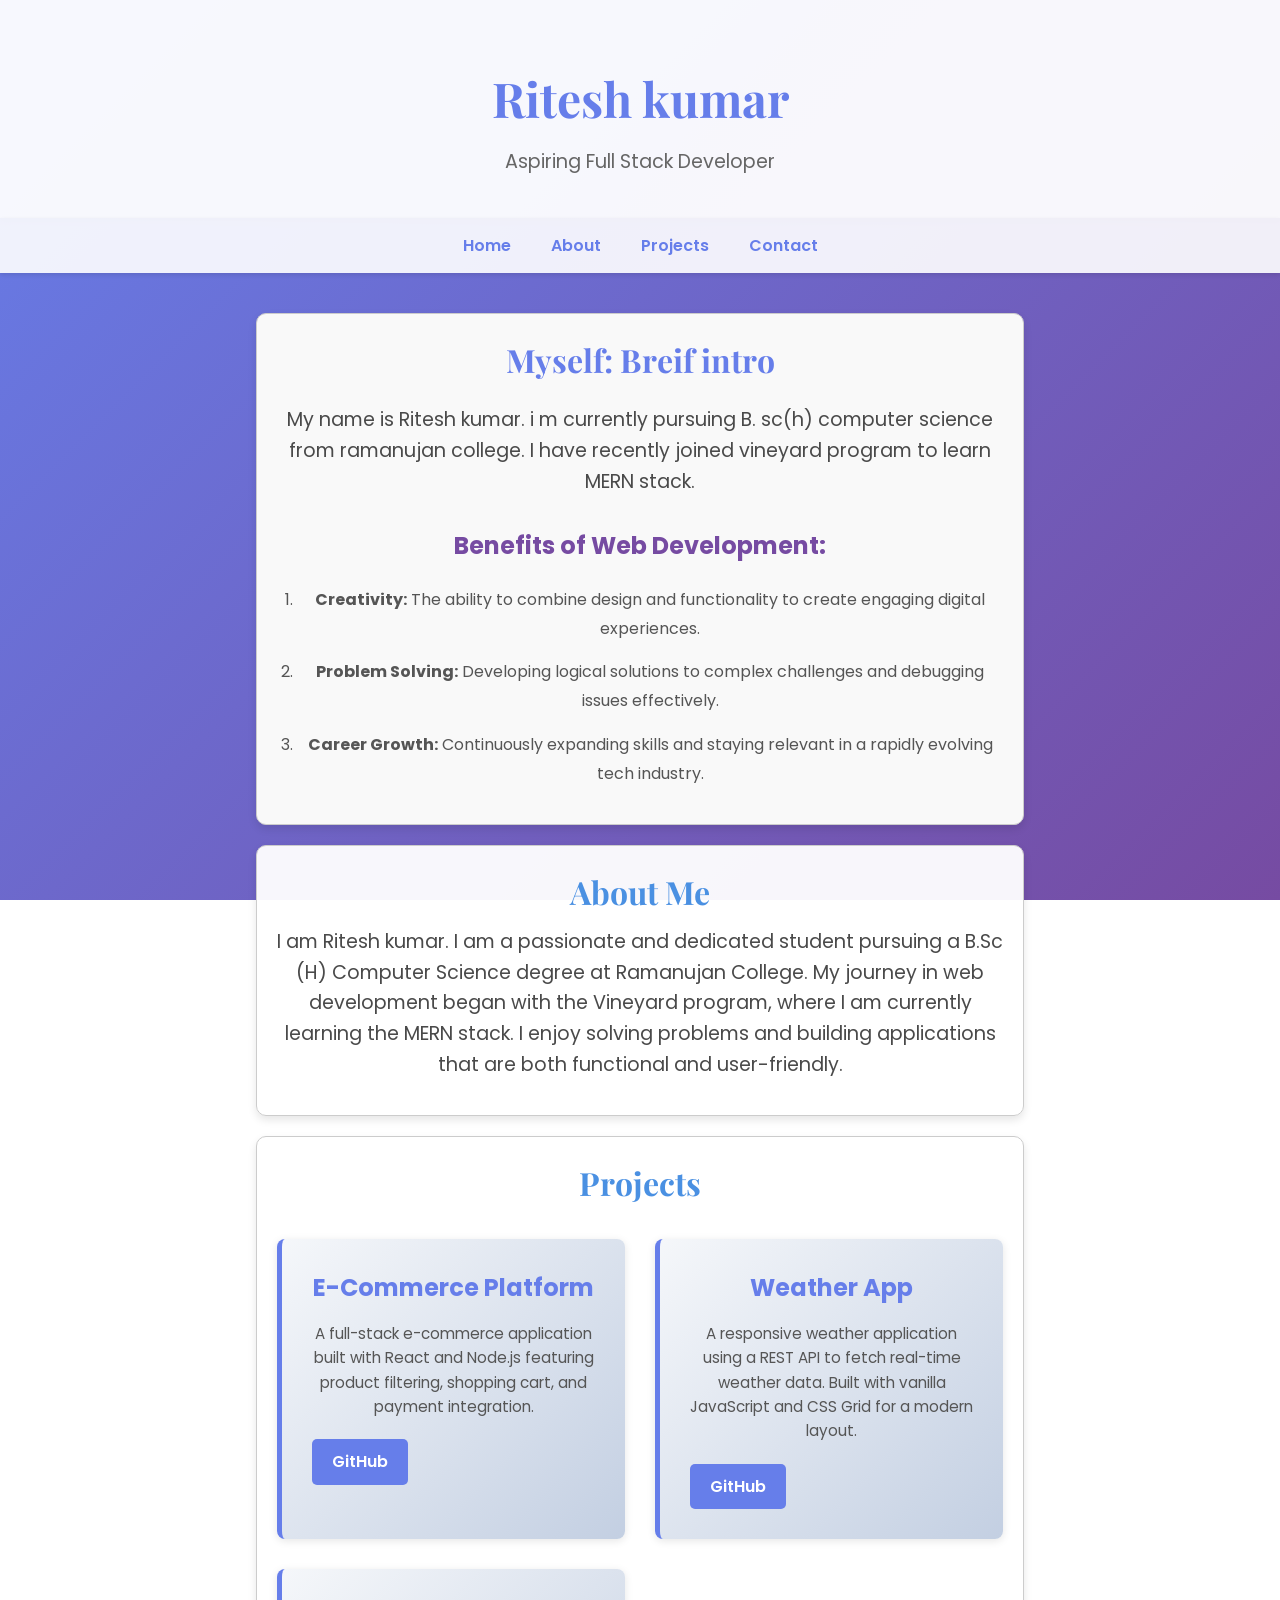
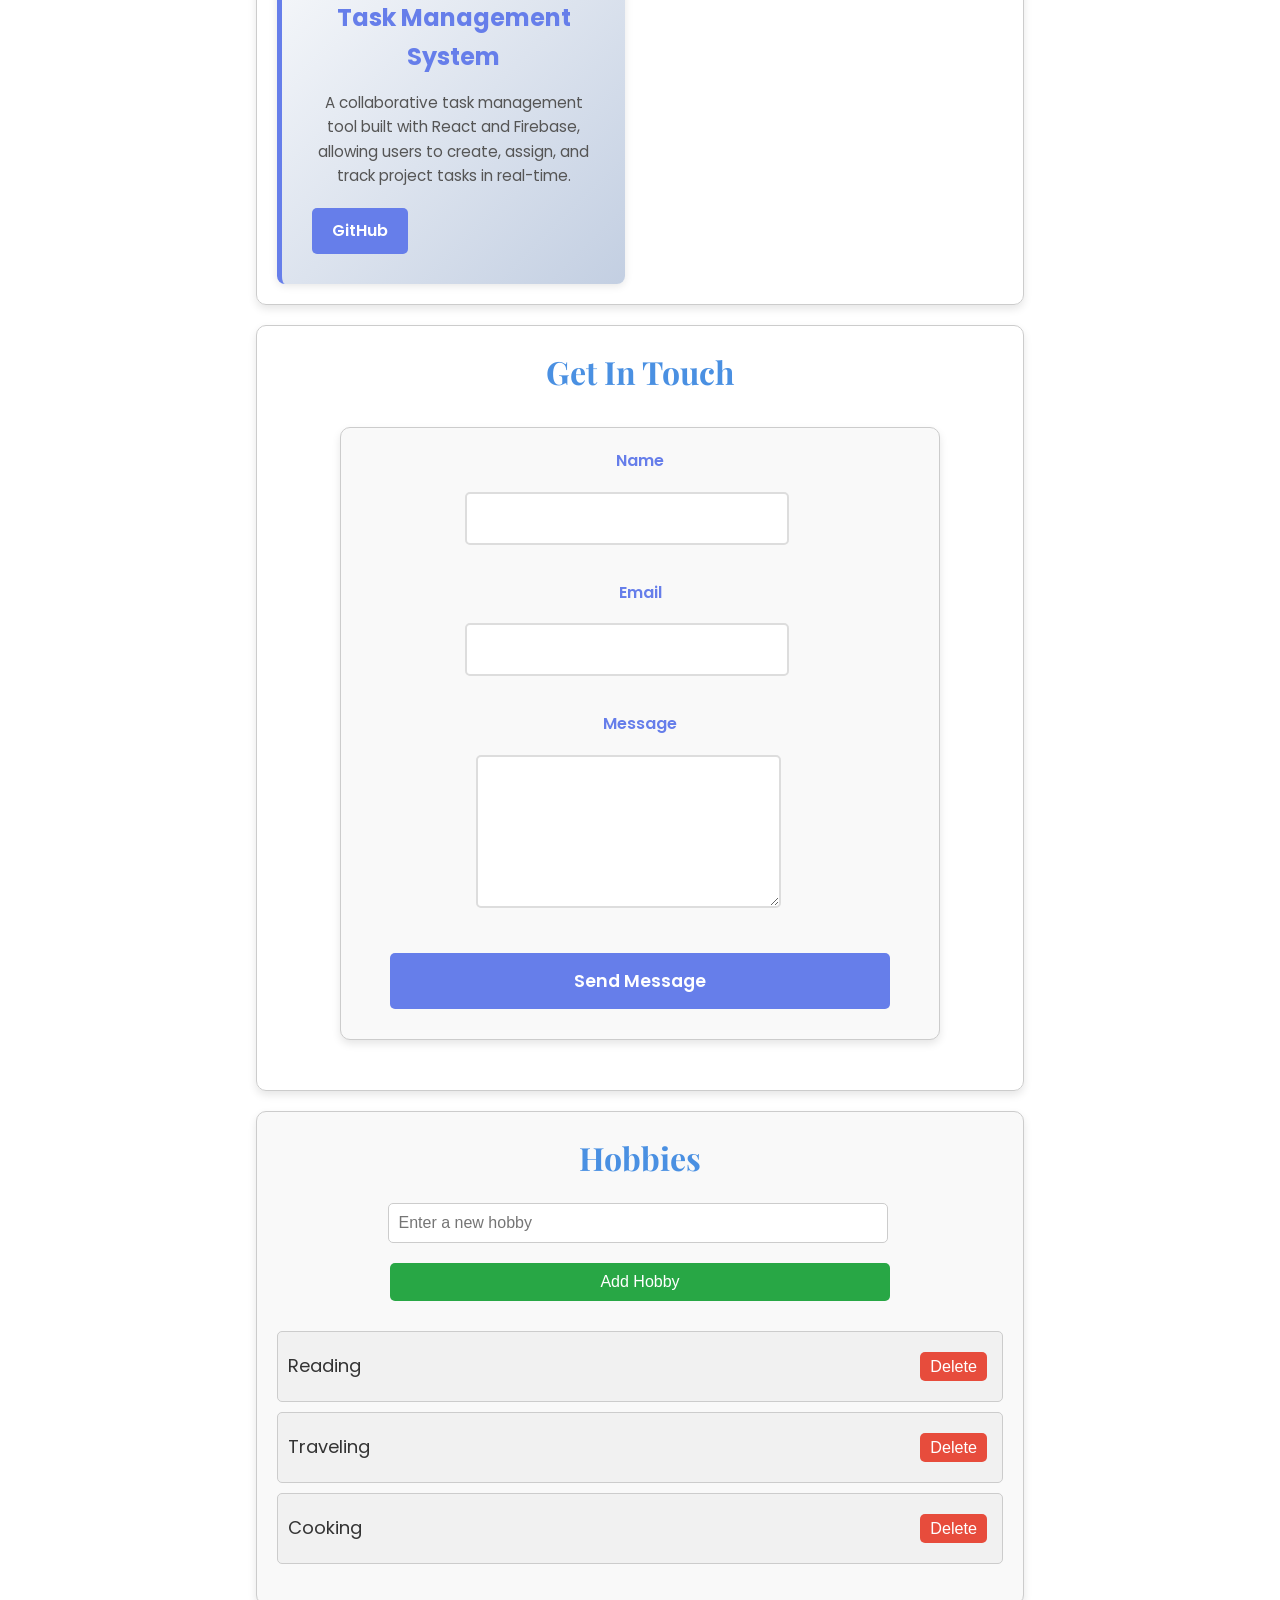
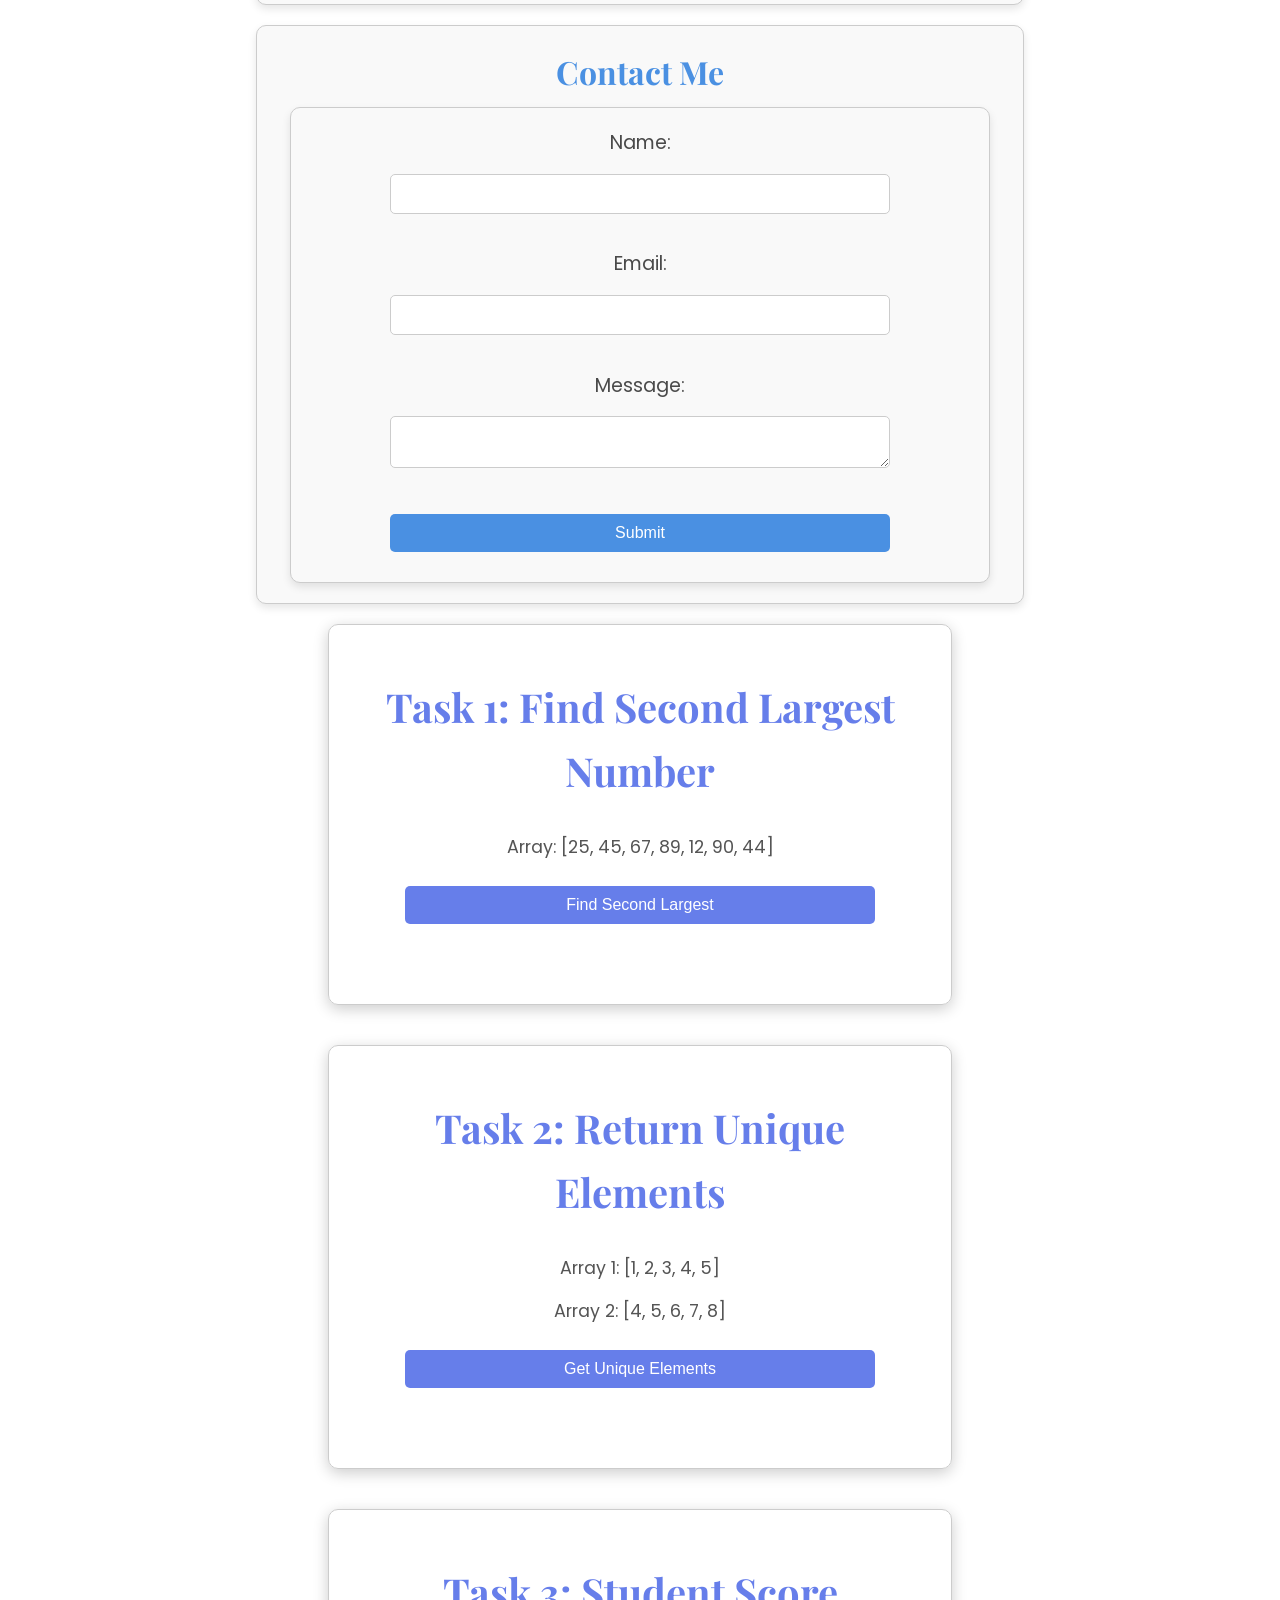
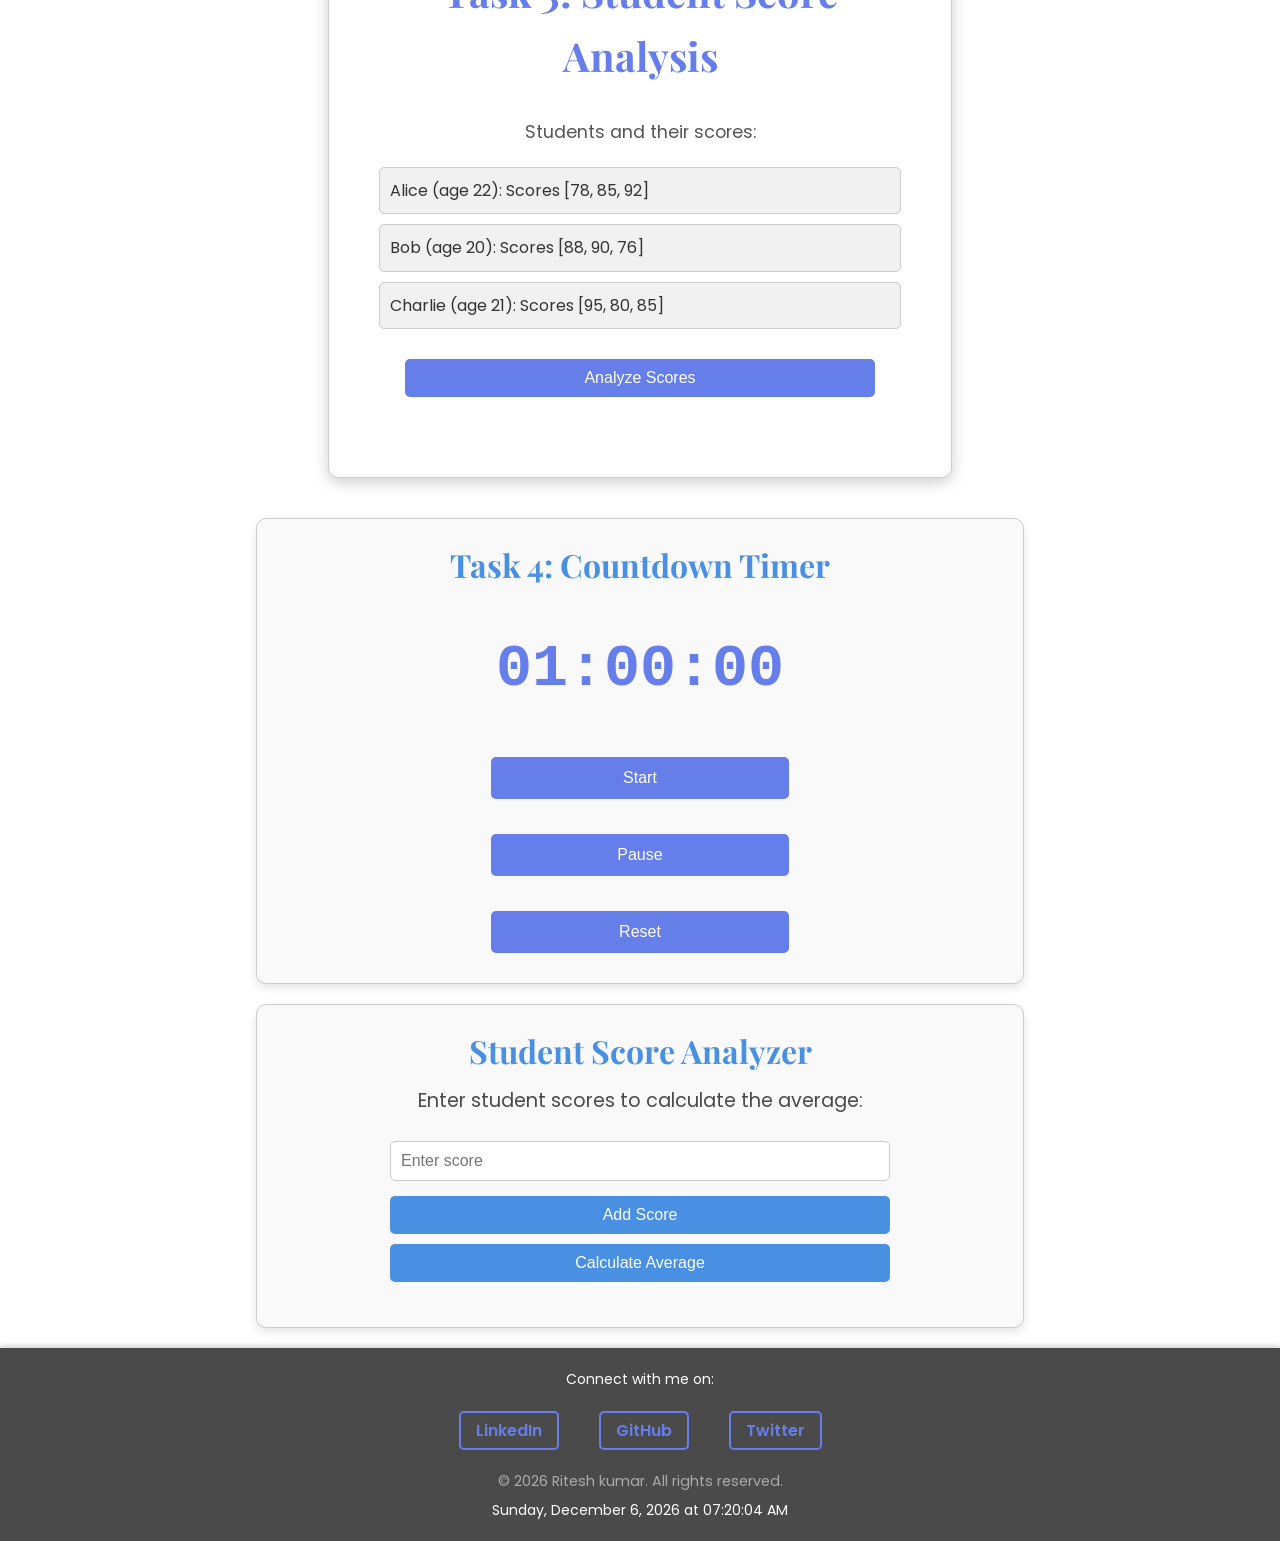
==== index.html @ 53f156eb "Add files via upload" ====
<!DOCTYPE html>
<html lang="en">
<head>
    <meta charset="UTF-8">
    <meta name="viewport" content="width=device-width, initial-scale=1.0">
    <title>My Portfolio</title>
    <link rel="stylesheet" href="style.css">
    <link href="https://fonts.googleapis.com/css2?family=Poppins:wght@400;600;700&family=Playfair+Display:wght@700&display=swap" rel="stylesheet">
</head>
<body>
    <header class="header">
        <div class="container">
            <h1 class="header-title">Ritesh kumar</h1>
            <p class="header-tagline">Aspiring Full Stack Developer</p>
        </div>
    </header>

   <nav class="navbar">
        <div class="container">
            <ul class="nav-links">
                <li><a href="#home">Home</a></li>
                <li><a href="#about">About</a></li>
                <li><a href="#projects">Projects</a></li>
                <li><a href="#contact">Contact</a></li>
            </ul>
        </div>
    </nav>
    <main class="container">
        <section id="home" class="home-section">
            <h2 class="section-subtitle">Myself: Breif intro</h2>
            <p>My name is Ritesh kumar. i m currently pursuing B. sc(h) computer science from ramanujan college. I have recently joined vineyard program to learn MERN stack.</p>
            <h3>Benefits of Web Development:</h3>
            <ol class="benefits-list">
                <li><strong>Creativity:</strong> The ability to combine design and functionality to create engaging digital experiences.</li>
                <li><strong>Problem Solving:</strong> Developing logical solutions to complex challenges and debugging issues effectively.</li>
                <li><strong>Career Growth:</strong> Continuously expanding skills and staying relevant in a rapidly evolving tech industry.</li>
            </ol>
        </section>
        <section id="about" class="about-section">
            <h2>About Me</h2>
            <p>I am Ritesh kumar. I am a passionate and dedicated student pursuing a B.Sc (H) Computer Science degree at Ramanujan College. My journey in web development began with the Vineyard program, where I am currently learning the MERN stack. I enjoy solving problems and building applications that are both functional and user-friendly.</p>
        </section>
        <section id="projects" class="projects-section">
            <h2>Projects</h2>
            <div class="projects-grid">
                <div class="project-card">
                    <h3>E-Commerce Platform</h3>
                    <p>A full-stack e-commerce application built with React and Node.js featuring product filtering, shopping cart, and payment integration.</p>
                    <div class="project-links">
                        <a href="https://github.com/noob-warrior" target="_blank">GitHub</a>
                    </div>
                </div>

                <div class="project-card">
                    <h3>Weather App</h3>
                    <p>A responsive weather application using a REST API to fetch real-time weather data. Built with vanilla JavaScript and CSS Grid for a modern layout.</p>
                    <div class="project-links">
                        <a href="https://github.com/noob-warrior" target="_blank">GitHub</a>
                    </div>
                </div>

                <div class="project-card">
                    <h3>Task Management System</h3>
                    <p>A collaborative task management tool built with React and Firebase, allowing users to create, assign, and track project tasks in real-time.</p>
                    <div class="project-links">
                        <a href="https://github.com" target="_blank">GitHub</a>
                    </div>
                </div>
            </div>
        </section>
        <section id="contact" class="contact-section">
            <h2>Get In Touch</h2>
            <form class="contact-form">
                <div class="form-group">
                    <label for="name">Name</label>
                    <input type="text" id="name" name="name" required>
                </div>

                <div class="form-group">
                    <label for="email">Email</label>
                    <input type="email" id="email" name="email" required>
                </div>

                <div class="form-group">
                    <label for="message">Message</label>
                    <textarea id="message" name="message" rows="5" required></textarea>
                </div>

                <button type="submit" class="submit-btn">Send Message</button>
            </form>
        </section>

        <!-- Hobby Interaction Enhancements -->
        <section id="hobbies" class="hobbies-section">
            <h2>Hobbies</h2>
            <input type="text" id="hobbyInput" placeholder="Enter a new hobby">
            <button id="addHobbyButton" onclick="addHobby()">Add Hobby</button>
            <ul id="hobbyList">
                <li>Reading <button class="delete" onclick="this.parentElement.remove()">Delete</button></li>
                <li>Traveling <button class="delete" onclick="this.parentElement.remove()">Delete</button></li>
                <li>Cooking <button class="delete" onclick="this.parentElement.remove()">Delete</button></li>
            </ul>
        </section>

        <!-- Contact Form Interactivity -->
        <section>
            <h2>Contact Me</h2>
            <form onsubmit="submitForm(event)">
                <label for="name">Name:</label>
                <input type="text" id="name" name="name" required>
                <br>
                <label for="email">Email:</label>
                <input type="email" id="email" name="email" required>
                <br>
                <label for="message">Message:</label>
                <textarea id="message" name="message" required></textarea>
                <br>
                <button type="submit">Submit</button>
            </form>
        </section>

        <!-- Task 1: Find Second Largest Number -->
        <section id="task1">
            <h2>Task 1: Find Second Largest Number</h2>
            <p>Array: [25, 45, 67, 89, 12, 90, 44]</p>
            <button onclick="displayTask1Result()">Find Second Largest</button>
            <p id="task1-result"></p>
        </section>

        <!-- Task 2: Return Unique Elements -->
        <section id="task2">
            <h2>Task 2: Return Unique Elements</h2>
            <p>Array 1: [1, 2, 3, 4, 5]</p>
            <p>Array 2: [4, 5, 6, 7, 8]</p>
            <button onclick="displayTask2Result()">Get Unique Elements</button>
            <p id="task2-result"></p>
        </section>

        <!-- Task 3: Student Score Analysis -->
        <section id="task3">
            <h2>Task 3: Student Score Analysis</h2>
            <p>Students and their scores:</p>
            <ul id="students-list">
                <li>Alice (age 22): Scores [78, 85, 92]</li>
                <li>Bob (age 20): Scores [88, 90, 76]</li>
                <li>Charlie (age 21): Scores [95, 80, 85]</li>
            </ul>
            <button onclick="displayTask3Result()">Analyze Scores</button>
            <p id="task3-result" style="font-weight: bold; color: #667eea;"></p>
        </section>

        <!-- Task 4: Countdown Timer -->
        <section id="timer-section">
            <h2>Task 4: Countdown Timer</h2>
            <div class="timer-container">
                <div id="timer-display">01:00:00</div>
                <div class="timer-buttons">
                    <button id="start-btn">Start</button>
                    <button id="pause-btn">Pause</button>
                    <button id="reset-btn">Reset</button>
                </div>
            </div>
        </section>

        <!-- Student Score Analyzer -->
        <section>
            <h2>Student Score Analyzer</h2>
            <p>Enter student scores to calculate the average:</p>
            <input type="text" id="scoreInput" placeholder="Enter score">
            <button id="addScoreBtn" onclick="addScore()">Add Score</button>
            <button id="calculateAvgBtn" onclick="calculateAverage()">Calculate Average</button>
            <ul id="scoreList"></ul>
            <p id="averageScore"></p>
        </section>
    </main>
    <footer class="footer">
        <div class="container">
            <p>Connect with me on:</p>
            <div class="social-links">
                <a href="https://linkedin.com/in/ritesh-kumar-720854251" target="_blank">LinkedIn</a>
                <a href="https://github.com/noob-warrior" target="_blank">GitHub</a>
                <a href="https://x.com/RiteshKuma6112" target="_blank">Twitter</a>
            </div>
            <p class="copyright">&copy; 2026 Ritesh kumar. All rights reserved.</p>
            <p id="footerTime">Loading date and time...</p>
        </div>
    </footer>
    <script src="script.js"></script>
</body>
</html>
---- style.css ----
* {
    margin: 0;
    padding: 0;
    box-sizing: border-box;
}

body {
    font-family: 'Poppins', sans-serif;
    background: linear-gradient(135deg, #667eea 0%, #764ba2 100%);
    background-attachment: fixed;
    color: #333;
    line-height: 1.6;
}

.container {
    max-width: 1000px;
    margin: 0 auto;
    padding: 0 20px;
}

.header {
    background: rgba(255, 255, 255, 0.95);
    padding: 60px 0 40px;
    text-align: center;
    box-shadow: 0 4px 6px rgba(0, 0, 0, 0.1);
}

.header-title {
    font-family: 'Playfair Display', serif;
    font-size: 3rem;
    color: #667eea;
    margin-bottom: 10px;
}

.header-tagline {
    font-size: 1.2rem;
    color: #666;
    font-weight: 400;
}

.navbar {
    background: rgba(255, 255, 255, 0.9);
    padding: 15px 0;
    position: sticky;
    top: 0;
    box-shadow: 0 2px 4px rgba(0, 0, 0, 0.1);
    z-index: 100;
}

.nav-links {
    display: flex;
    justify-content: center;
    list-style: none;
    gap: 40px;
    flex-wrap: wrap;
}

.nav-links a {
    text-decoration: none;
    color: #667eea;
    font-weight: 600;
    font-size: 1rem;
    transition: color 0.3s ease;
}

.nav-links a:hover {
    color: #764ba2;
}

main {
    padding: 60px 20px;
}

section {
    background: rgba(255, 255, 255, 0.95);
    margin: 20px auto 40px auto;
    padding: 50px;
    border-radius: 10px;
    box-shadow: 0 4px 15px rgba(0, 0, 0, 0.2);
    text-align: center;
    width: 65%;
    max-width: 800px;
}

section h2 {
    font-family: 'Playfair Display', serif;
    font-size: 2.5rem;
    color: #667eea;
    margin-bottom: 30px;
    text-align: center;
}

section h3 {
    font-size: 1.5rem;
    color: #764ba2;
    margin: 30px 0 15px 0;
}

section p {
    font-size: 1.1rem;
    color: #555;
    margin-bottom: 15px;
    font-size: 1.2em;
    color: #4a4a4a;
    margin-bottom: 15px;
}

section input, section button, section textarea {
    margin: 10px 5px;
    padding: 10px;
    font-size: 1em;
    border: 1px solid #ccc;
    border-radius: 5px;
    width: 90%; /* Adjusted width for better alignment */
    max-width: 500px; /* Limit maximum width */
}

section button {
    background-color: #4a90e2;
    color: white;
    border: none;
    cursor: pointer;
    padding: 10px 20px;
    transition: background-color 0.3s;
}

section button:hover {
    background-color: #357ab8;
}

section button.delete {
    background-color: #e74c3c;
    color: white;
    border: none;
    cursor: pointer;
    padding: 5px 10px;
    margin-left: 10px;
    transition: background-color 0.3s;
}

section button.delete:hover {
    background-color: #c0392b;
}

.home-section {
    margin-top: 40px;
}

.section-subtitle {
    font-family: 'Playfair Display', serif;
    font-size: 2rem;
    color: #667eea;
    margin-bottom: 20px;
    text-align: center;
}

.benefits-list {
    margin-left: 20px;
    margin-top: 20px;
}

.benefits-list li {
    font-size: 1rem;
    color: #555;
    margin-bottom: 15px;
    line-height: 1.8;
}

.about-section {
    background: rgba(255, 255, 255, 0.95);
}

.projects-section {
    background: rgba(255, 255, 255, 0.95);
}

.projects-grid {
    display: grid;
    grid-template-columns: repeat(auto-fit, minmax(300px, 1fr));
    gap: 30px;
    margin-top: 30px;
}

.project-card {
    background: linear-gradient(135deg, #f5f7fa 0%, #c3cfe2 100%);
    padding: 30px;
    border-radius: 8px;
    border-left: 5px solid #667eea;
    transition: transform 0.3s ease, box-shadow 0.3s ease;
    box-shadow: 0 2px 8px rgba(0, 0, 0, 0.1);
}

.project-card:hover {
    transform: translateY(-5px);
    box-shadow: 0 8px 20px rgba(0, 0, 0, 0.2);
}

.project-card h3 {
    color: #667eea;
    margin-bottom: 15px;
    margin-top: 0;
}

.project-card p {
    color: #555;
    font-size: 0.95rem;
    margin-bottom: 20px;
}

.project-links {
    display: flex;
    gap: 15px;
}

.project-links a {
    display: inline-block;
    background: #667eea;
    color: white;
    padding: 10px 20px;
    border-radius: 5px;
    text-decoration: none;
    font-weight: 600;
    transition: background 0.3s ease;
}

.project-links a:hover {
    background: #764ba2;
}

.contact-section {
    background: rgba(255, 255, 255, 0.95);
}

.contact-form {
    max-width: 600px;
    margin: 30px auto;
    display: flex;
    flex-direction: column;
}

.form-group {
    margin-bottom: 25px;
    display: flex;
    flex-direction: column;
}

.form-group label {
    font-weight: 600;
    color: #667eea;
    margin-bottom: 8px;
    font-size: 1rem;
}

.form-group input,
.form-group textarea {
    padding: 12px 15px;
    border: 2px solid #ddd;
    border-radius: 5px;
    font-family: 'Poppins', sans-serif;
    font-size: 1rem;
    transition: border-color 0.3s ease;
}

.form-group input:focus,
.form-group textarea:focus {
    outline: none;
    border-color: #667eea;
    box-shadow: 0 0 5px rgba(102, 126, 234, 0.3);
}

.submit-btn {
    background: #667eea;
    color: white;
    padding: 15px 30px;
    border: none;
    border-radius: 5px;
    font-weight: 600;
    font-size: 1.1rem;
    cursor: pointer;
    transition: background 0.3s ease, transform 0.2s ease;
    font-family: 'Poppins', sans-serif;
}

.submit-btn:hover {
    background: #764ba2;
    transform: scale(1.02);
}

.footer {
    background-color: #4A4A4A; /* Neutral dark gray */
    color: white;
    text-align: center;
    padding: 15px 0;
    position: relative; /* Changed from fixed to relative */
    width: 100%;
    font-family: 'Poppins', sans-serif;
    font-size: 14px;
    box-shadow: 0 -2px 5px rgba(0, 0, 0, 0.2); /* Added shadow for better separation */
    margin-top: 20px; /* Added margin to separate from content */
}

.footer p {
    margin: 5px 0;
}

.footer a {
    color: #6C63FF; /* Updated link color to match the theme */
    text-decoration: none;
    margin: 0 10px;
    border: 1px solid #6C63FF;
    padding: 5px 10px;
    border-radius: 5px;
    transition: background-color 0.3s, color 0.3s;
}

.footer a:hover {
    background-color: #6C63FF;
    color: white;
}

.social-links {
    display: flex;
    justify-content: center;
    gap: 20px;
    margin: 20px 0;
    flex-wrap: wrap;
}

.social-links a {
    color: #667eea;
    text-decoration: none;
    font-weight: 600;
    font-size: 1rem;
    transition: color 0.3s ease;
    padding: 5px 15px;
    border: 2px solid #667eea;
    border-radius: 5px;
}

.social-links a:hover {
    color: white;
    border-color: white;
}

.copyright {
    font-size: 0.9rem;
    color: #aaa;
    margin-top: 20px;
}

@media (max-width: 768px) {
    .header-title {
        font-size: 2rem;
    }

    .header-tagline {
        font-size: 1rem;
    }

    .nav-links {
        gap: 20px;
    }

    .nav-links a {
        font-size: 0.9rem;
    }

    section {
        padding: 30px 20px;
        margin-bottom: 30px;
    }

    section h2 {
        font-size: 2rem;
    }

    section h3 {
        font-size: 1.3rem;
    }

    .projects-grid {
        grid-template-columns: 1fr;
        gap: 20px;
    }

    .project-card {
        padding: 20px;
    }

    .social-links {
        gap: 10px;
    }

    .social-links a {
        padding: 5px 10px;
        font-size: 0.9rem;
    }
}

@media (max-width: 480px) {
    .header {
        padding: 40px 0 30px;
    }

    .header-title {
        font-size: 1.5rem;
    }

    .header-tagline {
        font-size: 0.9rem;
    }

    .nav-links {
        flex-direction: column;
        gap: 15px;
    }

    .nav-links a {
        display: block;
    }

    main {
        padding: 30px 10px;
    }

    section {
        padding: 20px 15px;
    }

    section h2 {
        font-size: 1.5rem;
    }

    section h3 {
        font-size: 1.2rem;
    }

    section p {
        font-size: 0.95rem;  
    }

    .benefits-list li {
        font-size: 0.9rem;
    }

    .project-links {
        flex-direction: column;
    }

    .project-links a {
        text-align: center;
    }

    .submit-btn {
        font-size: 1rem;
        padding: 12px 20px;
    }

    .footer {
        padding: 30px 15px;
    }
}

/* Styling for the hobbies section */
.hobbies-section {
    /* Inherits all styles from section class */
}

.hobbies-section input {
    padding: 10px;
    font-size: 16px;
    border: 1px solid #ccc;
    border-radius: 5px;
    margin-right: 10px;
}

.hobbies-section button {
    padding: 10px 15px;
    font-size: 16px;
    background-color: #4CAF50;
    color: white;
    border: none;
    border-radius: 5px;
    cursor: pointer;
}

.hobbies-section button:hover {
    background-color: #45a049;
}

.hobbies-section ul {
    list-style-type: none;
    padding: 0;
    margin-top: 20px;
}

.hobbies-section li {
    font-size: 18px;
    margin: 10px 0;
    display: flex;
    justify-content: space-between;
    align-items: center;
}

.hobbies-section li button {
    background-color: #f44336;
    color: white;
    border: none;
    border-radius: 5px;
    padding: 5px 10px;
    cursor: pointer;
}

.hobbies-section li button:hover {
    background-color: #d32f2f;
}

/* OLD TIMER STYLES - REMOVED (now in updated section at end) */

/* Center align the contact form */
form {
    display: flex;
    flex-direction: column;
    align-items: center;
    justify-content: center;
    margin: 0 auto;
    width: 100%;
    max-width: 700px;
    padding: 20px;
    border: 1px solid #ccc;
    border-radius: 10px;
    background-color: #f9f9f9;
    box-shadow: 0 4px 8px rgba(0, 0, 0, 0.1);
}

form label {
    margin-bottom: 5px;
    font-size: 1.2em;
    color: #4a4a4a;
    align-self: center;
    width: 100%;
    text-align: center;
}

form input, form textarea, form button {
    width: 100%;
    margin-bottom: 15px;
    padding: 10px;
    font-size: 1em;
    border: 1px solid #ccc;
    border-radius: 5px;
}

form button {
    width: auto;
    background-color: #4a90e2;
    color: white;
    border: none;
    cursor: pointer;
    padding: 10px 20px;
    font-size: 1em;
    transition: background-color 0.3s;
}

form button:hover {
    background-color: #357ab8;
}

/* Center align the Student Score Analyzer section */
section {
    text-align: center;
    margin: 20px auto;
    padding: 20px;
    width: 80%; /* Increased width for all sections */
    background-color: #f9f9f9;
    border: 1px solid #ccc;
    border-radius: 10px;
    box-shadow: 0 4px 8px rgba(0, 0, 0, 0.1);
}

section h2 {
    font-size: 2em;
    color: #4a90e2;
    margin-bottom: 10px;
}

section p {
    font-size: 1.2em;
    color: #4a4a4a;
    margin-bottom: 15px;
}

section input, section button, section textarea {
    margin: 10px 5px;
    padding: 10px;
    font-size: 1em;
    border: 1px solid #ccc;
    border-radius: 5px;
    width: 90%; /* Adjusted width for better alignment */
    max-width: 500px; /* Limit maximum width */
}

section button {
    background-color: #4a90e2;
    color: white;
    border: none;
    cursor: pointer;
    padding: 10px 20px;
    transition: background-color 0.3s;
}

section button:hover {
    background-color: #357ab8;
}

/* Specific styling for delete buttons */
section button.delete {
    background-color: #e74c3c;
    color: white;
    border: none;
    cursor: pointer;
    padding: 5px 10px;
    margin-left: 10px;
    transition: background-color 0.3s;
}

section button.delete:hover {
    background-color: #c0392b;
}

/* Fix alignment and spacing for Hobbies section */
#hobbyList {
    list-style-type: none;
    padding: 0;
    margin: 20px auto;
    width: 100%;
}

#hobbyList li {
    display: flex;
    justify-content: space-between;
    align-items: center;
    margin-bottom: 10px;
    padding: 10px;
    background-color: #f1f1f1;
    border: 1px solid #ccc;
    border-radius: 5px;
    text-align: left;
}

#hobbyList li button.delete {
    flex-shrink: 0;
    margin-left: 10px;
}

#hobbyInput {
    width: 100%;
    margin-bottom: 10px;
    padding: 10px;
    font-size: 1em;
    border: 1px solid #ccc;
    border-radius: 5px;
}

button#addHobbyButton {
    background-color: #28a745;
    color: white;
    border: none;
    cursor: pointer;
    transition: background-color 0.3s;
    width: 100%;
    padding: 10px;
}

button#addHobbyButton:hover {
    background-color: #218838;
}

button.delete {
    background-color: #e74c3c;
    color: white;
    border: none;
    cursor: pointer;
    padding: 8px 15px;
    font-size: 0.9em;
    width: auto;
    transition: background-color 0.3s;
}

button.delete:hover {
    background-color: #c0392b;
}

/* Score Analyzer Styling */
#scoreInput {
    width: 100%;
    max-width: 500px;
    padding: 10px;
    font-size: 1em;
    border: 1px solid #ccc;
    border-radius: 5px;
    margin-bottom: 10px;
}

#addScoreBtn, #calculateAvgBtn {
    background-color: #4a90e2;
    color: white;
    border: none;
    cursor: pointer;
    padding: 10px 20px;
    font-size: 1em;
    border-radius: 5px;
    margin: 5px;
    transition: background-color 0.3s;
    width: 100%;
    max-width: 500px;
}

#addScoreBtn:hover, #calculateAvgBtn:hover {
    background-color: #357ab8;
}

#scoreList {
    list-style-type: none;
    padding: 0;
    margin: 20px auto;
    width: 100%;
    max-width: 500px;
}

#scoreList li {
    background-color: #f1f1f1;
    padding: 10px;
    margin-bottom: 10px;
    border-radius: 5px;
    border: 1px solid #ccc;
}

#averageScore {
    margin-top: 20px;
    font-size: 1.2em;
    color: #4a90e2;
    font-weight: bold;
}

/* Task Sections Styling */
#task1, #task2, #task3 {
    background: rgba(255, 255, 255, 0.95);
    margin: 20px auto 40px auto;
    padding: 50px;
    border-radius: 10px;
    box-shadow: 0 4px 15px rgba(0, 0, 0, 0.2);
    text-align: center;
    width: 65%;
    max-width: 800px;
}

#task1 h2, #task2 h2, #task3 h2 {
    font-family: 'Playfair Display', serif;
    font-size: 2.5rem;
    color: #667eea;
    margin-bottom: 30px;
    text-align: center;
}

#task1 p, #task2 p, #task3 p {
    font-size: 1.1rem;
    color: #555;
    margin-bottom: 15px;
}

#task1 button, #task2 button, #task3 button {
    background-color: #667eea;
    color: white;
    border: none;
    padding: 10px 20px;
    font-size: 1em;
    border-radius: 5px;
    cursor: pointer;
    transition: background-color 0.3s;
    margin: 10px;
}

#task1 button:hover, #task2 button:hover, #task3 button:hover {
    background-color: #764ba2;
}

#task1-result, #task2-result, #task3-result {
    margin-top: 20px;
    font-size: 1.2em;
    color: #667eea;
    font-weight: bold;
}

#students-list {
    list-style-type: none;
    padding: 0;
    margin: 20px 0;
    text-align: left;
}

#students-list li {
    background-color: #f1f1f1;
    padding: 10px;
    margin-bottom: 10px;
    border-radius: 5px;
    border: 1px solid #ccc;
}

/* Updated Timer Styles */
.timer-container {
    display: flex;
    flex-direction: column;
    align-items: center;
    margin-top: 30px;
}

#timer-display {
    font-size: 60px;
    font-weight: bold;
    margin-bottom: 30px;
    color: #667eea;
    font-family: 'Courier New', monospace;
}

.timer-buttons {
    display: flex;
    gap: 15px;
    justify-content: center;
    flex-wrap: wrap;
}

.timer-buttons button {
    background-color: #667eea;
    color: white;
    border: none;
    padding: 12px 25px;
    font-size: 1em;
    border-radius: 5px;
    cursor: pointer;
    transition: background-color 0.3s;
}

.timer-buttons button:hover {
    background-color: #764ba2;
}
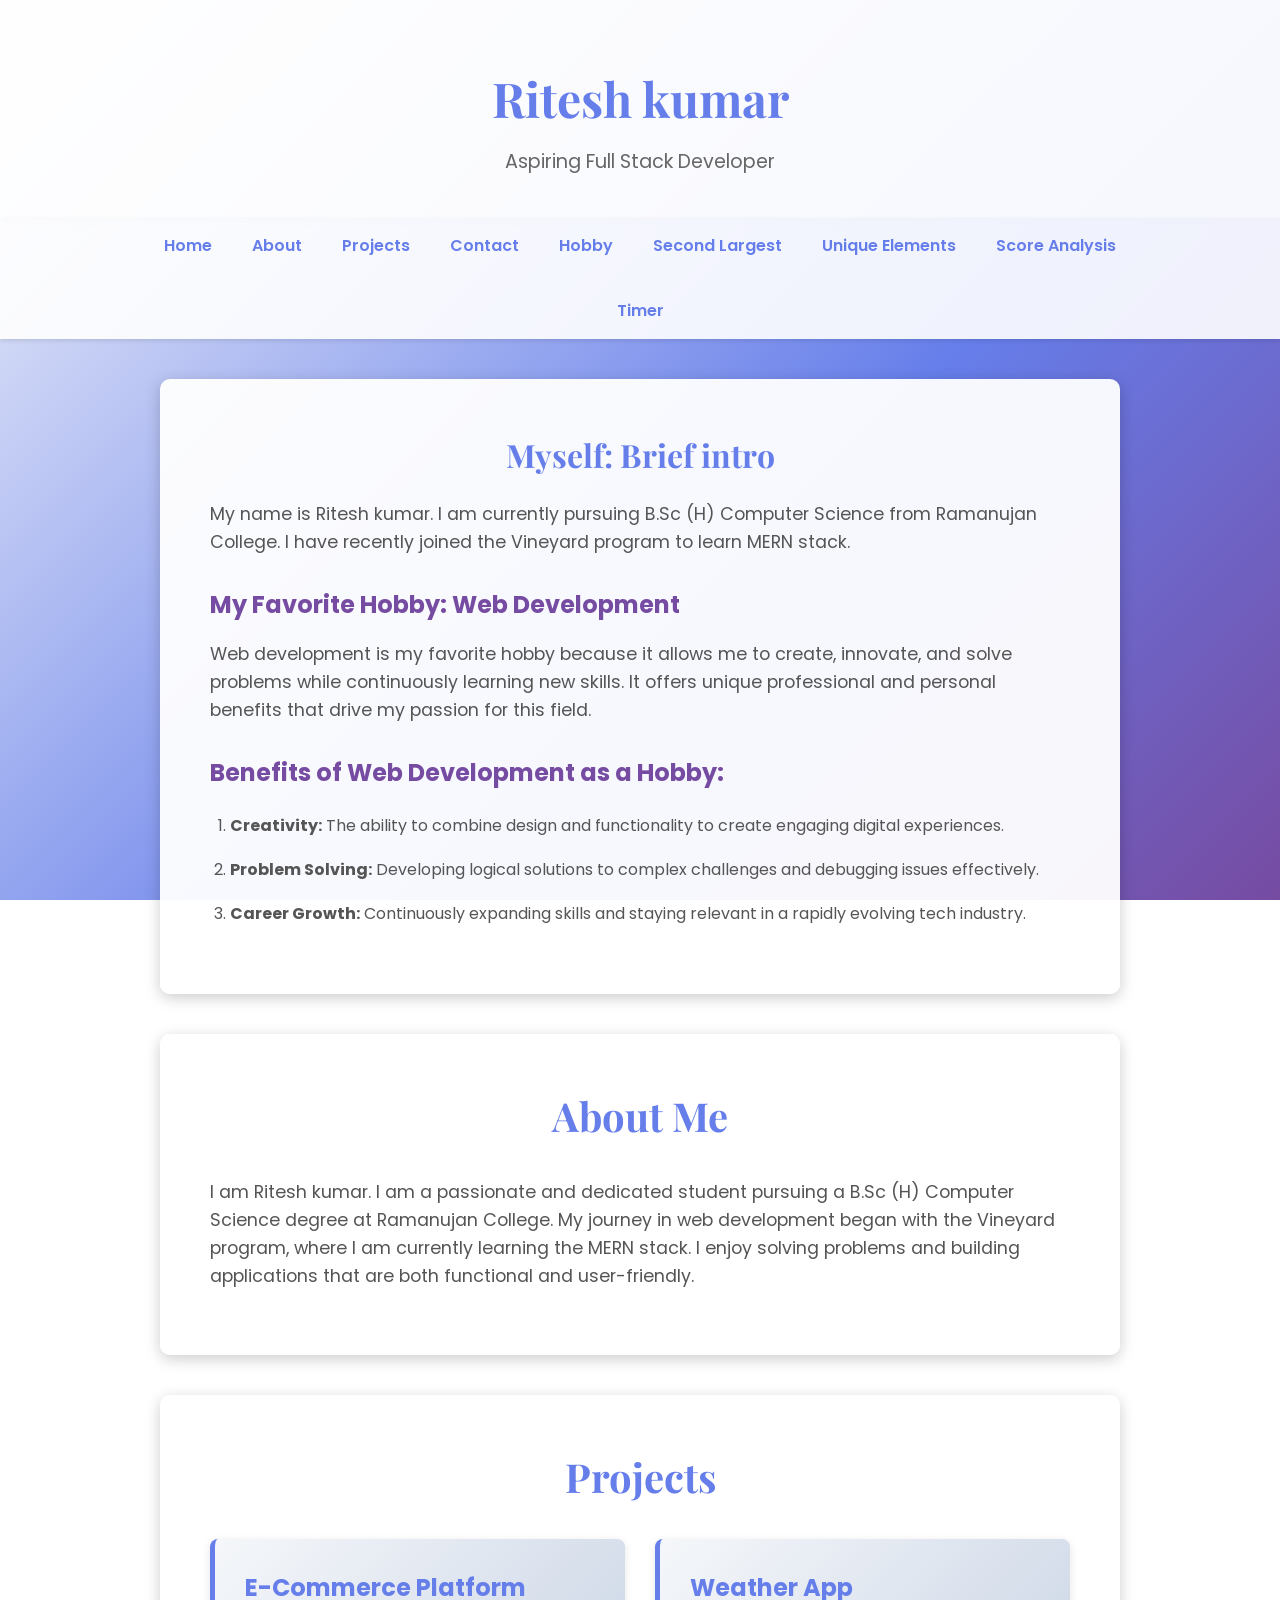
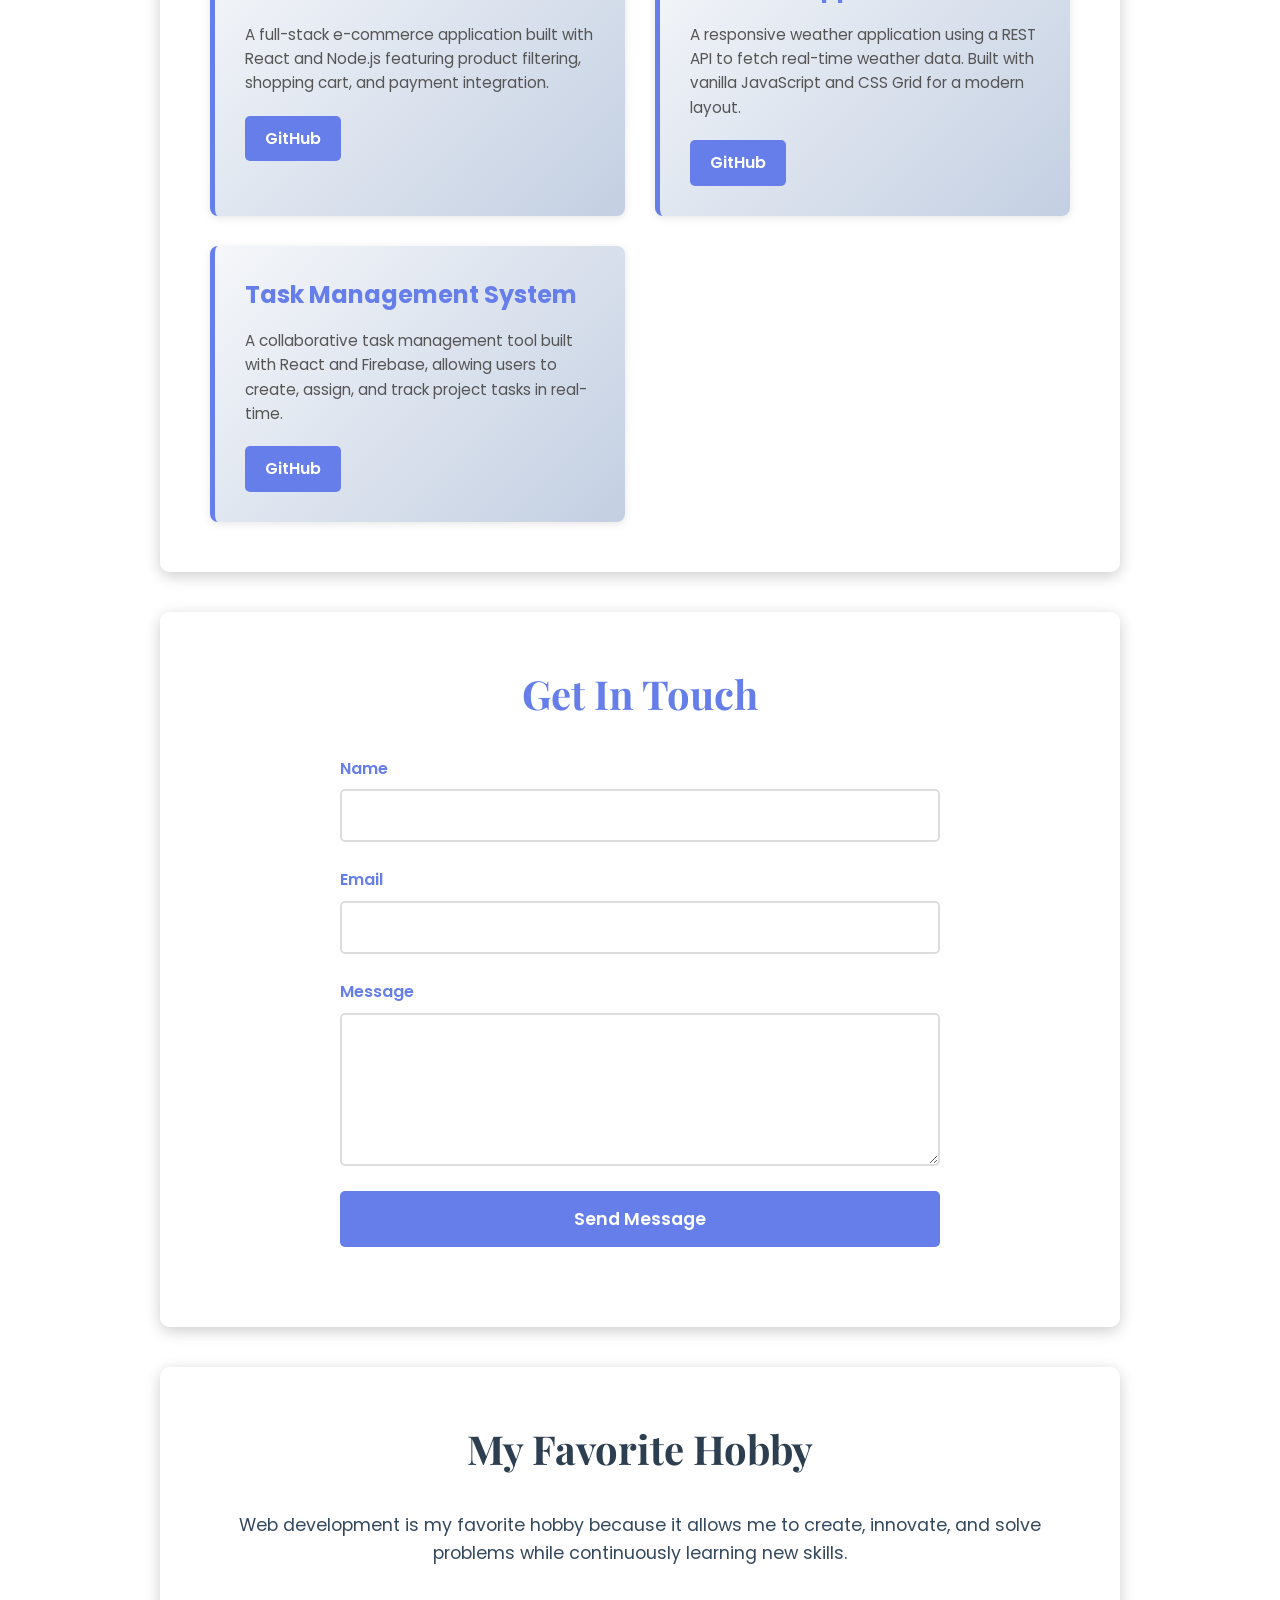
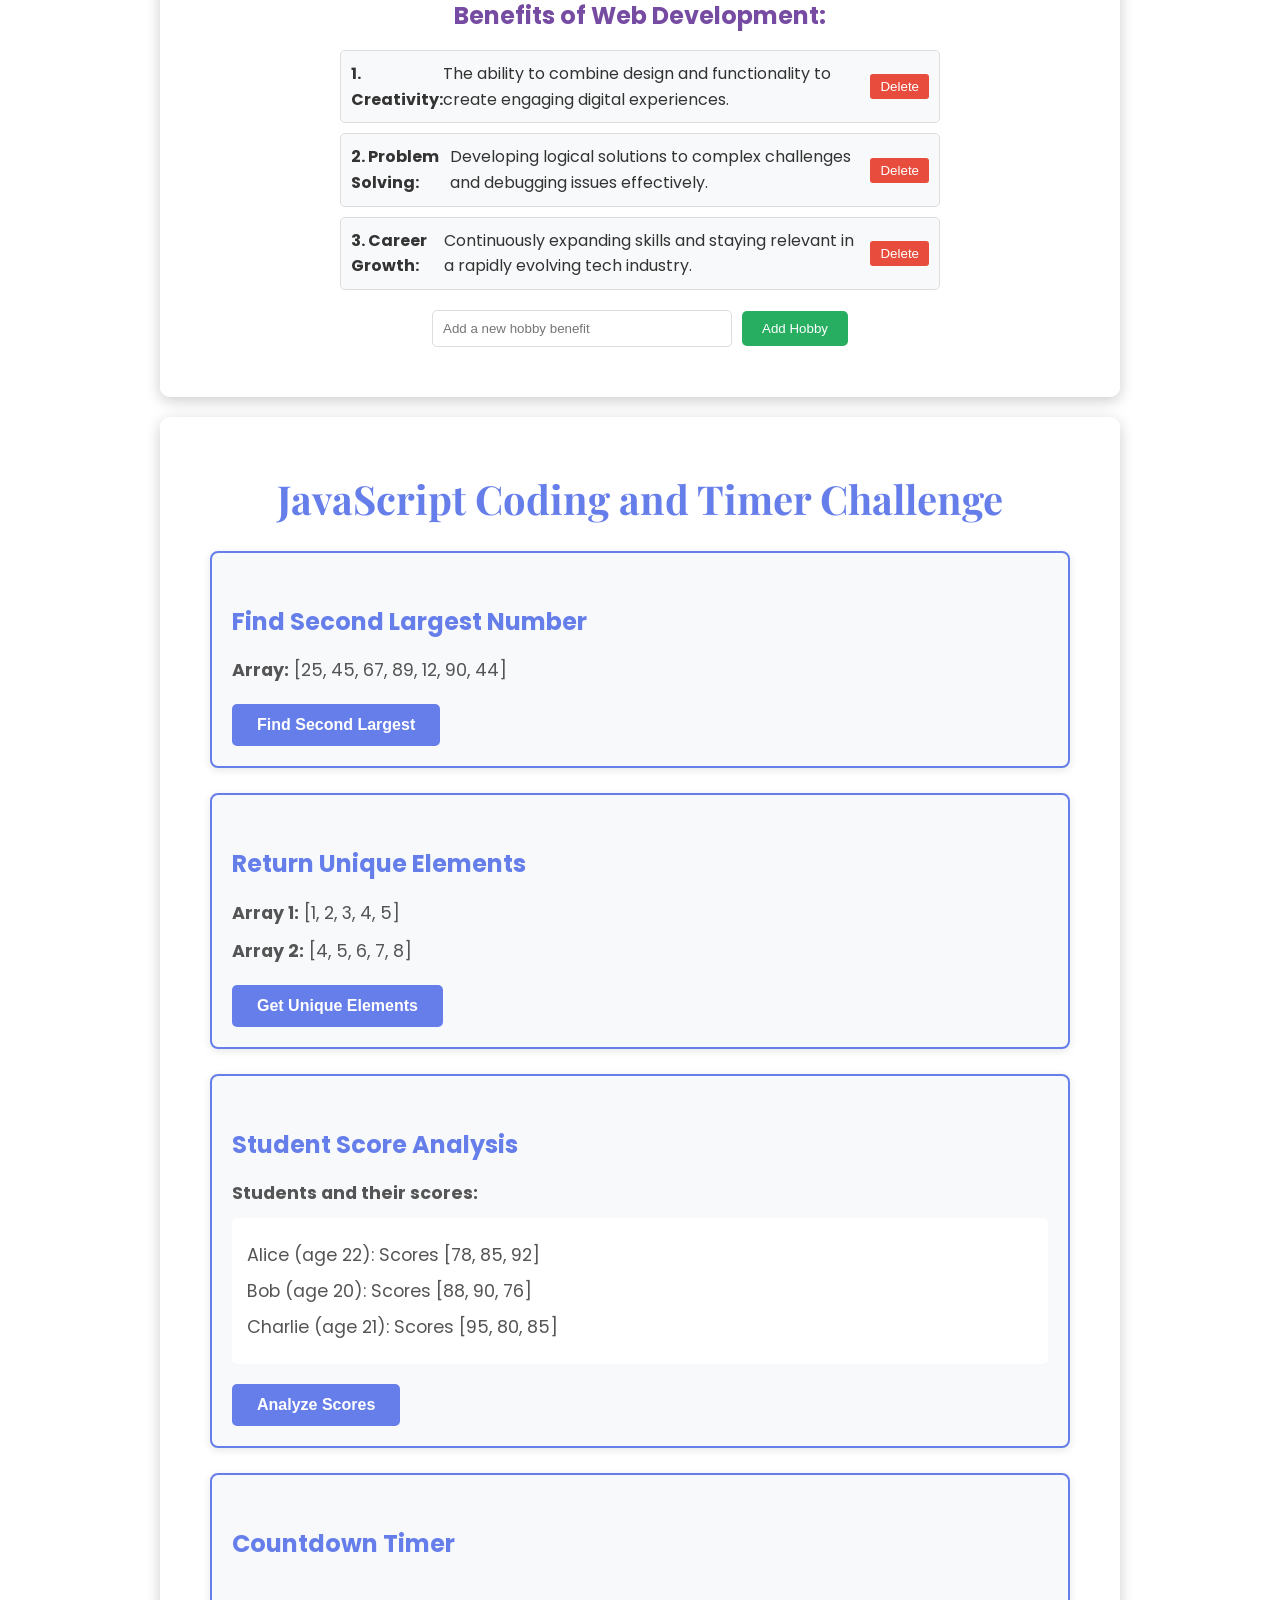
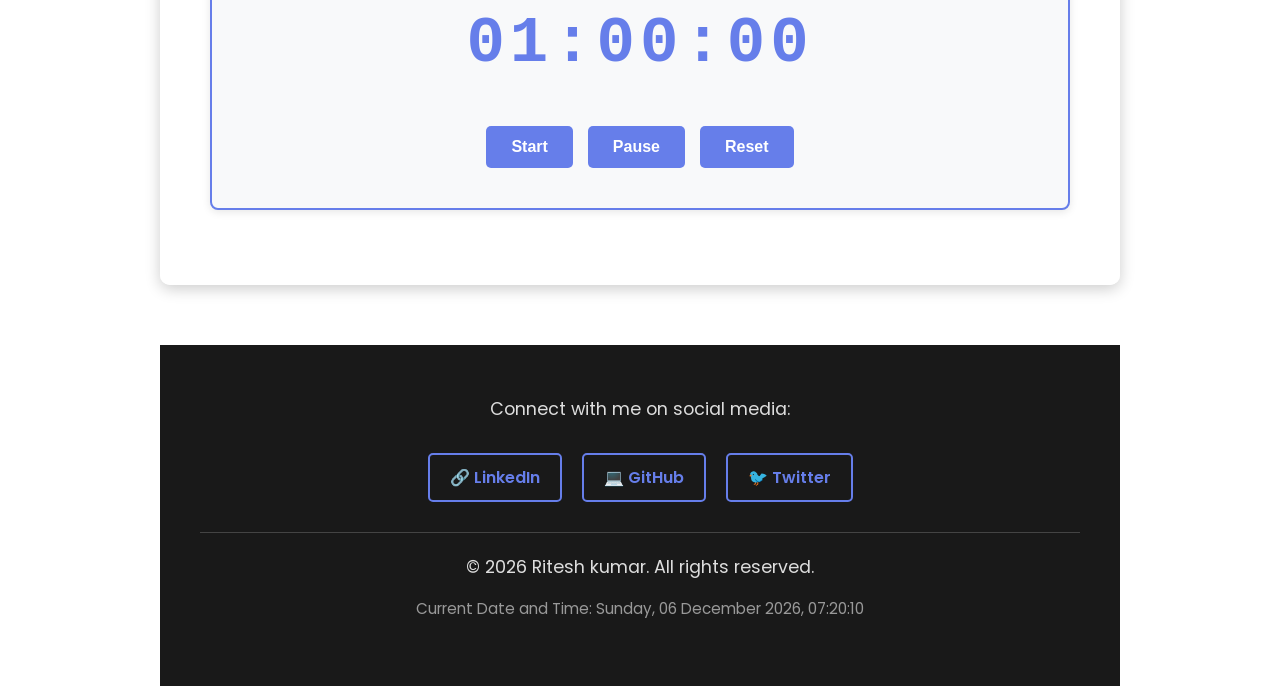
==== commit 26a72437: "Add files via upload" ====
--- a/index.html
+++ b/index.html
@@ -22,15 +22,24 @@
                 <li><a href="#about">About</a></li>
                 <li><a href="#projects">Projects</a></li>
                 <li><a href="#contact">Contact</a></li>
+                <li><a href="#hobby">Hobby</a></li>
+                <li><a href="#task1">Second Largest</a></li>
+                <li><a href="#task2">Unique Elements</a></li>
+                <li><a href="#task3">Score Analysis</a></li>
+                <li><a href="#task4">Timer</a></li>
             </ul>
         </div>
     </nav>
+    <!-- Portfolio Website for Vineyard Assignment -->
     <main class="container">
         <section id="home" class="home-section">
-            <h2 class="section-subtitle">Myself: Breif intro</h2>
-            <p>My name is Ritesh kumar. i m currently pursuing B. sc(h) computer science from ramanujan college. I have recently joined vineyard program to learn MERN stack.</p>
-            <h3>Benefits of Web Development:</h3>
-            <ol class="benefits-list">
+            <h2 class="section-subtitle">Myself: Brief intro</h2>
+        <!-- Meta tags and external resources -->
+            <p>My name is Ritesh kumar. I am currently pursuing B.Sc (H) Computer Science from Ramanujan College. I have recently joined the Vineyard program to learn MERN stack.</p>
+            <h3>My Favorite Hobby: Web Development</h3>
+            <p>Web development is my favorite hobby because it allows me to create, innovate, and solve problems while continuously learning new skills. It offers unique professional and personal benefits that drive my passion for this field.</p>
+            <h3 id="benefits-heading">Benefits of Web Development as a Hobby:</h3>
+            <ol class="benefits-list" aria-labelledby="benefits-heading">
                 <li><strong>Creativity:</strong> The ability to combine design and functionality to create engaging digital experiences.</li>
                 <li><strong>Problem Solving:</strong> Developing logical solutions to complex challenges and debugging issues effectively.</li>
                 <li><strong>Career Growth:</strong> Continuously expanding skills and staying relevant in a rapidly evolving tech industry.</li>
@@ -40,6 +49,7 @@
             <h2>About Me</h2>
             <p>I am Ritesh kumar. I am a passionate and dedicated student pursuing a B.Sc (H) Computer Science degree at Ramanujan College. My journey in web development began with the Vineyard program, where I am currently learning the MERN stack. I enjoy solving problems and building applications that are both functional and user-friendly.</p>
         </section>
+        <!-- Navigation Bar -->
         <section id="projects" class="projects-section">
             <h2>Projects</h2>
             <div class="projects-grid">
@@ -47,15 +57,17 @@
                     <h3>E-Commerce Platform</h3>
                     <p>A full-stack e-commerce application built with React and Node.js featuring product filtering, shopping cart, and payment integration.</p>
                     <div class="project-links">
-                        <a href="https://github.com/noob-warrior" target="_blank">GitHub</a>
+                        <a href="https://github.com/noob-warrior" target="_blank" rel="noopener noreferrer">GitHub</a>
                     </div>
                 </div>
+        <!-- Main Content -->
 
                 <div class="project-card">
+                <!-- Home Section: Brief Intro and Benefits -->
                     <h3>Weather App</h3>
                     <p>A responsive weather application using a REST API to fetch real-time weather data. Built with vanilla JavaScript and CSS Grid for a modern layout.</p>
                     <div class="project-links">
-                        <a href="https://github.com/noob-warrior" target="_blank">GitHub</a>
+                        <a href="https://github.com/noob-warrior" target="_blank" rel="noopener noreferrer">GitHub</a>
                     </div>
                 </div>
 
@@ -63,14 +75,16 @@
                     <h3>Task Management System</h3>
                     <p>A collaborative task management tool built with React and Firebase, allowing users to create, assign, and track project tasks in real-time.</p>
                     <div class="project-links">
-                        <a href="https://github.com" target="_blank">GitHub</a>
+                        <a href="https://github.com" target="_blank" rel="noopener noreferrer">GitHub</a>
+                <!-- About Section -->
                     </div>
                 </div>
             </div>
         </section>
+                <!-- Projects Section -->
         <section id="contact" class="contact-section">
             <h2>Get In Touch</h2>
-            <form class="contact-form">
+            <form class="contact-form" onsubmit="handleContactSubmit(event)">
                 <div class="form-group">
                     <label for="name">Name</label>
                     <input type="text" id="name" name="name" required>
@@ -89,102 +103,529 @@
                 <button type="submit" class="submit-btn">Send Message</button>
             </form>
         </section>
-
-        <!-- Hobby Interaction Enhancements -->
-        <section id="hobbies" class="hobbies-section">
-            <h2>Hobbies</h2>
-            <input type="text" id="hobbyInput" placeholder="Enter a new hobby">
-            <button id="addHobbyButton" onclick="addHobby()">Add Hobby</button>
-            <ul id="hobbyList">
-                <li>Reading <button class="delete" onclick="this.parentElement.remove()">Delete</button></li>
-                <li>Traveling <button class="delete" onclick="this.parentElement.remove()">Delete</button></li>
-                <li>Cooking <button class="delete" onclick="this.parentElement.remove()">Delete</button></li>
-            </ul>
-        </section>
-
-        <!-- Contact Form Interactivity -->
-        <section>
-            <h2>Contact Me</h2>
-            <form onsubmit="submitForm(event)">
-                <label for="name">Name:</label>
-                <input type="text" id="name" name="name" required>
-                <br>
-                <label for="email">Email:</label>
-                <input type="email" id="email" name="email" required>
-                <br>
-                <label for="message">Message:</label>
-                <textarea id="message" name="message" required></textarea>
-                <br>
-                <button type="submit">Submit</button>
-            </form>
-        </section>
-
-        <!-- Task 1: Find Second Largest Number -->
-        <section id="task1">
-            <h2>Task 1: Find Second Largest Number</h2>
-            <p>Array: [25, 45, 67, 89, 12, 90, 44]</p>
-            <button onclick="displayTask1Result()">Find Second Largest</button>
-            <p id="task1-result"></p>
-        </section>
-
-        <!-- Task 2: Return Unique Elements -->
-        <section id="task2">
-            <h2>Task 2: Return Unique Elements</h2>
-            <p>Array 1: [1, 2, 3, 4, 5]</p>
-            <p>Array 2: [4, 5, 6, 7, 8]</p>
-            <button onclick="displayTask2Result()">Get Unique Elements</button>
-            <p id="task2-result"></p>
-        </section>
-
-        <!-- Task 3: Student Score Analysis -->
-        <section id="task3">
-            <h2>Task 3: Student Score Analysis</h2>
-            <p>Students and their scores:</p>
-            <ul id="students-list">
-                <li>Alice (age 22): Scores [78, 85, 92]</li>
-                <li>Bob (age 20): Scores [88, 90, 76]</li>
-                <li>Charlie (age 21): Scores [95, 80, 85]</li>
-            </ul>
-            <button onclick="displayTask3Result()">Analyze Scores</button>
-            <p id="task3-result" style="font-weight: bold; color: #667eea;"></p>
-        </section>
-
-        <!-- Task 4: Countdown Timer -->
-        <section id="timer-section">
-            <h2>Task 4: Countdown Timer</h2>
-            <div class="timer-container">
-                <div id="timer-display">01:00:00</div>
-                <div class="timer-buttons">
-                    <button id="start-btn">Start</button>
-                    <button id="pause-btn">Pause</button>
-                    <button id="reset-btn">Reset</button>
-                </div>
+        <section id="hobby" class="hobby-section">
+            <h2>My Favorite Hobby</h2>
+            <p>Web development is my favorite hobby because it allows me to create, innovate, and solve problems while continuously learning new skills.</p>
+            <h3 id="hobby-benefits-heading">Benefits of Web Development:</h3>
+            <ol id="hobby-benefits-list">
+                <li><strong>1. Creativity:</strong> The ability to combine design and functionality to create engaging digital experiences. <button class="delete-btn">Delete</button></li>
+                <li><strong>2. Problem Solving:</strong> Developing logical solutions to complex challenges and debugging issues effectively. <button class="delete-btn">Delete</button></li>
+                <li><strong>3. Career Growth:</strong> Continuously expanding skills and staying relevant in a rapidly evolving tech industry. <button class="delete-btn">Delete</button></li>
+            </ol>
+            <div class="hobby-input">
+                <input type="text" id="hobby-input" placeholder="Add a new hobby benefit">
+                <button id="add-benefit-btn">Add Hobby</button>
             </div>
         </section>
 
-        <!-- Student Score Analyzer -->
-        <section>
-            <h2>Student Score Analyzer</h2>
-            <p>Enter student scores to calculate the average:</p>
-            <input type="text" id="scoreInput" placeholder="Enter score">
-            <button id="addScoreBtn" onclick="addScore()">Add Score</button>
-            <button id="calculateAvgBtn" onclick="calculateAverage()">Calculate Average</button>
-            <ul id="scoreList"></ul>
-            <p id="averageScore"></p>
+        <section id="tasks" class="tasks-section">
+            <h2>JavaScript Coding and Timer Challenge</h2>
+
+            <!-- Find Second Largest Number -->
+            <div class="task-card" id="task1">
+                <h3>Find Second Largest Number</h3>
+                <p><strong>Array:</strong> [25, 45, 67, 89, 12, 90, 44]</p>
+                <button class="task-btn" onclick="findSecondLargest()">Find Second Largest</button>
+                <div id="task1-result" class="result"></div>
+            </div>
+
+            <!-- Return Unique Elements -->
+            <div class="task-card" id="task2">
+                <h3>Return Unique Elements</h3>
+                <p><strong>Array 1:</strong> [1, 2, 3, 4, 5]</p>
+                <p><strong>Array 2:</strong> [4, 5, 6, 7, 8]</p>
+                <button class="task-btn" onclick="getUniqueElements()">Get Unique Elements</button>
+                <div id="task2-result" class="result"></div>
+            </div>
+
+            <!-- Student Score Analysis -->
+            <div class="task-card" id="task3">
+                <h3>Student Score Analysis</h3>
+                <p><strong>Students and their scores:</strong></p>
+                <div class="student-info">
+                    <p>Alice (age 22): Scores [78, 85, 92]</p>
+                    <p>Bob (age 20): Scores [88, 90, 76]</p>
+                    <p>Charlie (age 21): Scores [95, 80, 85]</p>
+                </div>
+                <button class="task-btn" onclick="analyzeScores()">Analyze Scores</button>
+                <div id="task3-result" class="result"></div>
+            </div>
+
+            <!-- Countdown Timer -->
+            <div class="task-card" id="task4">
+                <h3>Countdown Timer</h3>
+                <div class="timer-display" id="timer-display">01:00:00</div>
+                <div class="timer-controls">
+                    <button class="timer-btn" onclick="startTimer()">Start</button>
+                    <button class="timer-btn" onclick="pauseTimer()">Pause</button>
+                    <button class="timer-btn" onclick="resetTimer()">Reset</button>
+                </div>
+                <div id="timer-message" class="timer-message"></div>
+            </div>
         </section>
-    </main>
     <footer class="footer">
         <div class="container">
-            <p>Connect with me on:</p>
+            <p>Connect with me on social media:</p>
             <div class="social-links">
-                <a href="https://linkedin.com/in/ritesh-kumar-720854251" target="_blank">LinkedIn</a>
-                <a href="https://github.com/noob-warrior" target="_blank">GitHub</a>
-                <a href="https://x.com/RiteshKuma6112" target="_blank">Twitter</a>
+                <a href="https://linkedin.com/in/ritesh-kumar-720854251" target="_blank" rel="noopener noreferrer" aria-label="LinkedIn">
+                    <span title="LinkedIn">🔗 LinkedIn</span>
+                </a>
+                <a href="https://github.com/noob-warrior" target="_blank" rel="noopener noreferrer" aria-label="GitHub">
+                    <span title="GitHub">💻 GitHub</span>
+                </a>
+                <a href="https://x.com/RiteshKuma6112" target="_blank" rel="noopener noreferrer" aria-label="Twitter">
+                    <span title="Twitter">🐦 Twitter</span>
+                </a>
             </div>
             <p class="copyright">&copy; 2026 Ritesh kumar. All rights reserved.</p>
-            <p id="footerTime">Loading date and time...</p>
         </div>
     </footer>
-    <script src="script.js"></script>
+
+    <script>
+        // Contact form submission handler
+        function handleContactSubmit(event) {
+            event.preventDefault();
+            alert('Thank you for your message! Your form has been submitted successfully.');
+        }
+
+        // ============ TASK 1: Find Second Largest Number ============
+        function findSecondLargest() {
+            const arr = [25, 45, 67, 89, 12, 90, 44];
+            const sorted = [...arr].sort((a, b) => b - a);
+            const secondLargest = sorted[1];
+            document.getElementById('task1-result').textContent = `Second Largest: ${secondLargest}`;
+            console.log(`Second Largest Number: ${secondLargest}`);
+        }
+
+        // ============ TASK 2: Return Unique Elements ============
+        function getUniqueElements() {
+            const arr1 = [1, 2, 3, 4, 5];
+            const arr2 = [4, 5, 6, 7, 8];
+            const combined = [...arr1, ...arr2];
+            const unique = [...new Set(combined)];
+            document.getElementById('task2-result').textContent = `Unique Elements: [${unique.join(', ')}]`;
+            console.log(`Unique Elements: [${unique.join(', ')}]`);
+        }
+
+        // ============ TASK 3: Student Score Analysis ============
+        function analyzeScores() {
+            const students = [
+                { name: 'Alice', age: 22, scores: [78, 85, 92] },
+                { name: 'Bob', age: 20, scores: [88, 90, 76] },
+                { name: 'Charlie', age: 21, scores: [95, 80, 85] }
+            ];
+
+            // Calculate averages
+            const studentAverages = students.map(student => ({
+                name: student.name,
+                average: student.scores.reduce((a, b) => a + b, 0) / student.scores.length
+            }));
+
+            // Find top student
+            const topStudent = studentAverages.reduce((prev, current) => 
+                current.average > prev.average ? current : prev
+            );
+
+            const resultText = `Top Student: ${topStudent.name} with an average score of ${topStudent.average.toFixed(2)}`;
+            document.getElementById('task3-result').textContent = resultText;
+            console.log(resultText);
+        }
+
+        // ============ TASK 4: Countdown Timer ============
+        let timerInterval = null;
+        let timeRemaining = 3600; // 1 hour in seconds
+
+        function startTimer() {
+            if (timerInterval) return;
+            timerInterval = setInterval(() => {
+                if (timeRemaining > 0) {
+                    timeRemaining--;
+                    updateTimerDisplay();
+                } else {
+                    clearInterval(timerInterval);
+                    timerInterval = null;
+                    document.getElementById('timer-message').textContent = '⏰ Timer reached zero!';
+                }
+            }, 1000);
+        }
+
+        function pauseTimer() {
+            if (timerInterval) {
+                clearInterval(timerInterval);
+                timerInterval = null;
+            }
+        }
+
+        function resetTimer() {
+            clearInterval(timerInterval);
+            timerInterval = null;
+            timeRemaining = 3600;
+            updateTimerDisplay();
+            document.getElementById('timer-message').textContent = '';
+        }
+
+        function updateTimerDisplay() {
+            const hours = String(Math.floor(timeRemaining / 3600)).padStart(2, '0');
+            const minutes = String(Math.floor((timeRemaining % 3600) / 60)).padStart(2, '0');
+            const seconds = String(timeRemaining % 60).padStart(2, '0');
+            document.getElementById('timer-display').textContent = `${hours}:${minutes}:${seconds}`;
+        }
+
+        // Initialize delete buttons for existing items
+        function initializeDeleteButtons() {
+            const deleteButtons = document.querySelectorAll('.delete-btn');
+            deleteButtons.forEach(button => {
+                // Remove old listeners by cloning
+                const newButton = button.cloneNode(true);
+                button.parentElement.replaceChild(newButton, button);
+                
+                newButton.addEventListener('click', function(e) {
+                    e.preventDefault();
+                    const listItem = newButton.parentElement;
+                    const list = document.getElementById('hobby-benefits-list');
+                    listItem.remove();
+                    updateListNumbers();
+                });
+            });
+        }
+
+        // Update list numbers after deletion
+        function updateListNumbers() {
+            const benefitList = document.getElementById('hobby-benefits-list');
+            Array.from(benefitList.children).forEach((item, index) => {
+                const strongTag = item.querySelector('strong');
+                if (strongTag) {
+                    // Extract the benefit name (e.g., "Creativity:" from "1. Creativity:")
+                    const currentText = strongTag.textContent;
+                    const benefitName = currentText.split('. ').slice(1).join('. ');
+                    strongTag.textContent = `${index + 1}. ${benefitName}`;
+                }
+            });
+        }
+
+        // Add new hobby benefit
+        document.getElementById('add-benefit-btn').addEventListener('click', function(e) {
+            e.preventDefault();
+            const input = document.getElementById('hobby-input');
+            const benefitList = document.getElementById('hobby-benefits-list');
+            const newBenefit = input.value.trim();
+
+            if (newBenefit) {
+                const listItem = document.createElement('li');
+                const listLength = benefitList.children.length + 1;
+                
+                const titleAndDesc = newBenefit.split(':');
+                const title = titleAndDesc[0].trim();
+                const description = titleAndDesc[1] ? titleAndDesc[1].trim() : '';
+                
+                listItem.innerHTML = `<strong>${listLength}. ${title}:</strong> ${description}`;
+
+                const deleteButton = document.createElement('button');
+                deleteButton.textContent = 'Delete';
+                deleteButton.className = 'delete-btn';
+                deleteButton.type = 'button';
+                deleteButton.addEventListener('click', function(e) {
+                    e.preventDefault();
+                    listItem.remove();
+                    updateListNumbers();
+                });
+
+                listItem.appendChild(deleteButton);
+                benefitList.appendChild(listItem);
+                input.value = '';
+            }
+        });
+
+        // Initialize delete buttons on page load
+        window.addEventListener('load', function() {
+            initializeDeleteButtons();
+        });
+
+        // Dynamic footer date and time
+        function updateFooterTime() {
+            const footer = document.querySelector('.footer');
+            const date = new Date();
+            
+            const days = ['Sunday', 'Monday', 'Tuesday', 'Wednesday', 'Thursday', 'Friday', 'Saturday'];
+            const months = ['January', 'February', 'March', 'April', 'May', 'June', 'July', 'August', 'September', 'October', 'November', 'December'];
+            
+            const dayName = days[date.getDay()];
+            const dayNum = String(date.getDate()).padStart(2, '0');
+            const monthName = months[date.getMonth()];
+            const year = date.getFullYear();
+            const hours = String(date.getHours()).padStart(2, '0');
+            const minutes = String(date.getMinutes()).padStart(2, '0');
+            const seconds = String(date.getSeconds()).padStart(2, '0');
+            
+            const formattedDate = `${dayName}, ${dayNum} ${monthName} ${year}, ${hours}:${minutes}:${seconds}`;
+
+            let timeElement = document.getElementById('footer-time');
+            if (!timeElement) {
+                timeElement = document.createElement('p');
+                timeElement.id = 'footer-time';
+                footer.appendChild(timeElement);
+            }
+            timeElement.textContent = `Current Date and Time: ${formattedDate}`;
+        }
+
+        updateFooterTime();
+        setInterval(updateFooterTime, 1000);
+    </script>
+
+    <style>
+        .hobby-section {
+            text-align: center;
+            margin: 20px 0;
+        }
+
+        .hobby-section h2 {
+            font-family: 'Playfair Display', serif;
+            color: #2c3e50;
+        }
+
+        .hobby-section p {
+            font-family: 'Poppins', sans-serif;
+            color: #34495e;
+            margin-bottom: 20px;
+        }
+
+        .hobby-section ol {
+            list-style-type: decimal;
+            padding: 0;
+            margin: 0 auto;
+            max-width: 600px;
+            text-align: left;
+        }
+
+        .hobby-section li {
+            background: #f8f9fa;
+            border: 1px solid #ddd;
+            border-radius: 5px;
+            padding: 10px;
+            margin: 10px 0;
+            display: flex;
+            justify-content: space-between;
+            align-items: center;
+        }
+
+        .hobby-section .delete-btn {
+            background-color: #e74c3c;
+            color: white;
+            border: none;
+            border-radius: 3px;
+            padding: 5px 10px;
+            cursor: pointer;
+            margin-left: 10px;
+        }
+
+        .hobby-section .delete-btn:hover {
+            background-color: #c0392b;
+        }
+
+        .hobby-input {
+            margin-top: 20px;
+            display: flex;
+            justify-content: center;
+            align-items: center;
+            gap: 10px;
+        }
+
+        .hobby-input input {
+            padding: 10px;
+            width: 300px;
+            border: 1px solid #ddd;
+            border-radius: 5px;
+        }
+
+        .hobby-input button {
+            background-color: #27ae60;
+            color: white;
+            border: none;
+            border-radius: 5px;
+            padding: 10px 20px;
+            cursor: pointer;
+        }
+
+        .hobby-input button:hover {
+            background-color: #219150;
+        }
+
+        /* Tasks Section Styles */
+        .tasks-section {
+            background: rgba(255, 255, 255, 0.95);
+        }
+
+        .tasks-section h2 {
+            font-family: 'Playfair Display', serif;
+            color: #667eea;
+            text-align: center;
+            margin-bottom: 20px;
+        }
+
+        .task-card {
+            background: #f8f9fa;
+            border: 2px solid #667eea;
+            border-radius: 8px;
+            padding: 20px;
+            margin-bottom: 25px;
+            box-shadow: 0 2px 8px rgba(0, 0, 0, 0.1);
+        }
+
+        .task-card h3 {
+            color: #667eea;
+            margin-bottom: 15px;
+        }
+
+        .task-card p {
+            color: #555;
+            margin-bottom: 10px;
+        }
+
+        .student-info {
+            background: white;
+            padding: 15px;
+            border-radius: 5px;
+            margin: 10px 0;
+        }
+
+        .student-info p {
+            margin: 8px 0;
+        }
+
+        .task-btn {
+            background: #667eea;
+            color: white;
+            padding: 12px 25px;
+            border: none;
+            border-radius: 5px;
+            cursor: pointer;
+            font-weight: 600;
+            font-size: 1rem;
+            transition: background 0.3s ease;
+            margin-top: 10px;
+        }
+
+        .task-btn:hover {
+            background: #764ba2;
+        }
+
+        .result {
+            background: #e8f5e9;
+            border-left: 4px solid #27ae60;
+            padding: 15px;
+            margin-top: 15px;
+            border-radius: 5px;
+            color: #2e7d32;
+            font-weight: 600;
+            display: none;
+        }
+
+        .result:not(:empty) {
+            display: block;
+        }
+
+        /* Timer Styles */
+        .timer-display {
+            font-size: 4rem;
+            color: #667eea;
+            text-align: center;
+            font-weight: bold;
+            font-family: 'Courier New', monospace;
+            margin: 30px 0;
+            letter-spacing: 5px;
+        }
+
+        .timer-controls {
+            display: flex;
+            justify-content: center;
+            gap: 15px;
+            flex-wrap: wrap;
+            margin: 20px 0;
+        }
+
+        .timer-btn {
+            background: #667eea;
+            color: white;
+            padding: 12px 25px;
+            border: none;
+            border-radius: 5px;
+            cursor: pointer;
+            font-weight: 600;
+            font-size: 1rem;
+            transition: background 0.3s ease;
+        }
+
+        .timer-btn:hover {
+            background: #764ba2;
+        }
+
+        .timer-message {
+            text-align: center;
+            color: #e74c3c;
+            font-weight: bold;
+            font-size: 1.2rem;
+            margin-top: 15px;
+        }
+
+        /* Footer Styles */
+        .footer {
+            background: rgba(0, 0, 0, 0.9);
+            color: white;
+            text-align: center;
+            padding: 50px 20px;
+            margin-top: 60px;
+        }
+
+        .footer p {
+            color: #ddd;
+            margin-bottom: 15px;
+            font-size: 1.1rem;
+        }
+
+        .footer p:first-child {
+            margin-bottom: 25px;
+        }
+
+        .social-links {
+            display: flex;
+            justify-content: center;
+            gap: 20px;
+            margin: 30px 0;
+            flex-wrap: wrap;
+        }
+
+        .social-links a {
+            color: #667eea;
+            text-decoration: none;
+            font-weight: 600;
+            font-size: 1rem;
+            transition: all 0.3s ease;
+            padding: 10px 20px;
+            border: 2px solid #667eea;
+            border-radius: 5px;
+            display: inline-block;
+        }
+
+        .social-links a:hover {
+            color: white;
+            border-color: white;
+            background: rgba(102, 126, 234, 0.1);
+            transform: scale(1.05);
+        }
+
+        .copyright {
+            font-size: 0.95rem;
+            color: #999;
+            margin-top: 20px;
+            border-top: 1px solid #444;
+            padding-top: 20px;
+        }
+
+        #footer-time {
+            font-size: 0.95rem;
+            color: #999;
+            margin-top: 10px;
+        }
+    </style>
 </body>
 </html>
--- a/style.css
+++ b/style.css
@@ -1,23 +1,28 @@
+/* Reset default browser styles */
 * {
     margin: 0;
     padding: 0;
     box-sizing: border-box;
 }
 
+/* Body styles and background gradient */
 body {
     font-family: 'Poppins', sans-serif;
-    background: linear-gradient(135deg, #667eea 0%, #764ba2 100%);
+    /* Improved gradient for readability and accessibility */
+    background: linear-gradient(135deg, #f5f7fa 0%, #667eea 60%, #764ba2 100%);
     background-attachment: fixed;
     color: #333;
     line-height: 1.6;
 }
 
+/* Container for layout alignment */
 .container {
     max-width: 1000px;
     margin: 0 auto;
     padding: 0 20px;
 }
 
+/* Header section styles */
 .header {
     background: rgba(255, 255, 255, 0.95);
     padding: 60px 0 40px;
@@ -25,6 +30,7 @@
     box-shadow: 0 4px 6px rgba(0, 0, 0, 0.1);
 }
 
+/* Header title font and color */
 .header-title {
     font-family: 'Playfair Display', serif;
     font-size: 3rem;
@@ -32,6 +38,7 @@
     margin-bottom: 10px;
 }
 
+/* Header tagline styles */
 .header-tagline {
     font-size: 1.2rem;
     color: #666;
@@ -73,13 +80,10 @@
 
 section {
     background: rgba(255, 255, 255, 0.95);
-    margin: 20px auto 40px auto;
+    margin-bottom: 40px;
     padding: 50px;
     border-radius: 10px;
     box-shadow: 0 4px 15px rgba(0, 0, 0, 0.2);
-    text-align: center;
-    width: 65%;
-    max-width: 800px;
 }
 
 section h2 {
@@ -100,46 +104,6 @@
     font-size: 1.1rem;
     color: #555;
     margin-bottom: 15px;
-    font-size: 1.2em;
-    color: #4a4a4a;
-    margin-bottom: 15px;
-}
-
-section input, section button, section textarea {
-    margin: 10px 5px;
-    padding: 10px;
-    font-size: 1em;
-    border: 1px solid #ccc;
-    border-radius: 5px;
-    width: 90%; /* Adjusted width for better alignment */
-    max-width: 500px; /* Limit maximum width */
-}
-
-section button {
-    background-color: #4a90e2;
-    color: white;
-    border: none;
-    cursor: pointer;
-    padding: 10px 20px;
-    transition: background-color 0.3s;
-}
-
-section button:hover {
-    background-color: #357ab8;
-}
-
-section button.delete {
-    background-color: #e74c3c;
-    color: white;
-    border: none;
-    cursor: pointer;
-    padding: 5px 10px;
-    margin-left: 10px;
-    transition: background-color 0.3s;
-}
-
-section button.delete:hover {
-    background-color: #c0392b;
 }
 
 .home-section {
@@ -287,35 +251,16 @@
 }
 
 .footer {
-    background-color: #4A4A4A; /* Neutral dark gray */
+    background: rgba(0, 0, 0, 0.8);
     color: white;
     text-align: center;
-    padding: 15px 0;
-    position: relative; /* Changed from fixed to relative */
-    width: 100%;
-    font-family: 'Poppins', sans-serif;
-    font-size: 14px;
-    box-shadow: 0 -2px 5px rgba(0, 0, 0, 0.2); /* Added shadow for better separation */
-    margin-top: 20px; /* Added margin to separate from content */
+    padding: 40px 20px;
+    margin-top: 60px;
 }
 
 .footer p {
-    margin: 5px 0;
-}
-
-.footer a {
-    color: #6C63FF; /* Updated link color to match the theme */
-    text-decoration: none;
-    margin: 0 10px;
-    border: 1px solid #6C63FF;
-    padding: 5px 10px;
-    border-radius: 5px;
-    transition: background-color 0.3s, color 0.3s;
-}
-
-.footer a:hover {
-    background-color: #6C63FF;
     color: white;
+    margin-bottom: 15px;
 }
 
 .social-links {
@@ -460,387 +405,3 @@
         padding: 30px 15px;
     }
 }
-
-/* Styling for the hobbies section */
-.hobbies-section {
-    /* Inherits all styles from section class */
-}
-
-.hobbies-section input {
-    padding: 10px;
-    font-size: 16px;
-    border: 1px solid #ccc;
-    border-radius: 5px;
-    margin-right: 10px;
-}
-
-.hobbies-section button {
-    padding: 10px 15px;
-    font-size: 16px;
-    background-color: #4CAF50;
-    color: white;
-    border: none;
-    border-radius: 5px;
-    cursor: pointer;
-}
-
-.hobbies-section button:hover {
-    background-color: #45a049;
-}
-
-.hobbies-section ul {
-    list-style-type: none;
-    padding: 0;
-    margin-top: 20px;
-}
-
-.hobbies-section li {
-    font-size: 18px;
-    margin: 10px 0;
-    display: flex;
-    justify-content: space-between;
-    align-items: center;
-}
-
-.hobbies-section li button {
-    background-color: #f44336;
-    color: white;
-    border: none;
-    border-radius: 5px;
-    padding: 5px 10px;
-    cursor: pointer;
-}
-
-.hobbies-section li button:hover {
-    background-color: #d32f2f;
-}
-
-/* OLD TIMER STYLES - REMOVED (now in updated section at end) */
-
-/* Center align the contact form */
-form {
-    display: flex;
-    flex-direction: column;
-    align-items: center;
-    justify-content: center;
-    margin: 0 auto;
-    width: 100%;
-    max-width: 700px;
-    padding: 20px;
-    border: 1px solid #ccc;
-    border-radius: 10px;
-    background-color: #f9f9f9;
-    box-shadow: 0 4px 8px rgba(0, 0, 0, 0.1);
-}
-
-form label {
-    margin-bottom: 5px;
-    font-size: 1.2em;
-    color: #4a4a4a;
-    align-self: center;
-    width: 100%;
-    text-align: center;
-}
-
-form input, form textarea, form button {
-    width: 100%;
-    margin-bottom: 15px;
-    padding: 10px;
-    font-size: 1em;
-    border: 1px solid #ccc;
-    border-radius: 5px;
-}
-
-form button {
-    width: auto;
-    background-color: #4a90e2;
-    color: white;
-    border: none;
-    cursor: pointer;
-    padding: 10px 20px;
-    font-size: 1em;
-    transition: background-color 0.3s;
-}
-
-form button:hover {
-    background-color: #357ab8;
-}
-
-/* Center align the Student Score Analyzer section */
-section {
-    text-align: center;
-    margin: 20px auto;
-    padding: 20px;
-    width: 80%; /* Increased width for all sections */
-    background-color: #f9f9f9;
-    border: 1px solid #ccc;
-    border-radius: 10px;
-    box-shadow: 0 4px 8px rgba(0, 0, 0, 0.1);
-}
-
-section h2 {
-    font-size: 2em;
-    color: #4a90e2;
-    margin-bottom: 10px;
-}
-
-section p {
-    font-size: 1.2em;
-    color: #4a4a4a;
-    margin-bottom: 15px;
-}
-
-section input, section button, section textarea {
-    margin: 10px 5px;
-    padding: 10px;
-    font-size: 1em;
-    border: 1px solid #ccc;
-    border-radius: 5px;
-    width: 90%; /* Adjusted width for better alignment */
-    max-width: 500px; /* Limit maximum width */
-}
-
-section button {
-    background-color: #4a90e2;
-    color: white;
-    border: none;
-    cursor: pointer;
-    padding: 10px 20px;
-    transition: background-color 0.3s;
-}
-
-section button:hover {
-    background-color: #357ab8;
-}
-
-/* Specific styling for delete buttons */
-section button.delete {
-    background-color: #e74c3c;
-    color: white;
-    border: none;
-    cursor: pointer;
-    padding: 5px 10px;
-    margin-left: 10px;
-    transition: background-color 0.3s;
-}
-
-section button.delete:hover {
-    background-color: #c0392b;
-}
-
-/* Fix alignment and spacing for Hobbies section */
-#hobbyList {
-    list-style-type: none;
-    padding: 0;
-    margin: 20px auto;
-    width: 100%;
-}
-
-#hobbyList li {
-    display: flex;
-    justify-content: space-between;
-    align-items: center;
-    margin-bottom: 10px;
-    padding: 10px;
-    background-color: #f1f1f1;
-    border: 1px solid #ccc;
-    border-radius: 5px;
-    text-align: left;
-}
-
-#hobbyList li button.delete {
-    flex-shrink: 0;
-    margin-left: 10px;
-}
-
-#hobbyInput {
-    width: 100%;
-    margin-bottom: 10px;
-    padding: 10px;
-    font-size: 1em;
-    border: 1px solid #ccc;
-    border-radius: 5px;
-}
-
-button#addHobbyButton {
-    background-color: #28a745;
-    color: white;
-    border: none;
-    cursor: pointer;
-    transition: background-color 0.3s;
-    width: 100%;
-    padding: 10px;
-}
-
-button#addHobbyButton:hover {
-    background-color: #218838;
-}
-
-button.delete {
-    background-color: #e74c3c;
-    color: white;
-    border: none;
-    cursor: pointer;
-    padding: 8px 15px;
-    font-size: 0.9em;
-    width: auto;
-    transition: background-color 0.3s;
-}
-
-button.delete:hover {
-    background-color: #c0392b;
-}
-
-/* Score Analyzer Styling */
-#scoreInput {
-    width: 100%;
-    max-width: 500px;
-    padding: 10px;
-    font-size: 1em;
-    border: 1px solid #ccc;
-    border-radius: 5px;
-    margin-bottom: 10px;
-}
-
-#addScoreBtn, #calculateAvgBtn {
-    background-color: #4a90e2;
-    color: white;
-    border: none;
-    cursor: pointer;
-    padding: 10px 20px;
-    font-size: 1em;
-    border-radius: 5px;
-    margin: 5px;
-    transition: background-color 0.3s;
-    width: 100%;
-    max-width: 500px;
-}
-
-#addScoreBtn:hover, #calculateAvgBtn:hover {
-    background-color: #357ab8;
-}
-
-#scoreList {
-    list-style-type: none;
-    padding: 0;
-    margin: 20px auto;
-    width: 100%;
-    max-width: 500px;
-}
-
-#scoreList li {
-    background-color: #f1f1f1;
-    padding: 10px;
-    margin-bottom: 10px;
-    border-radius: 5px;
-    border: 1px solid #ccc;
-}
-
-#averageScore {
-    margin-top: 20px;
-    font-size: 1.2em;
-    color: #4a90e2;
-    font-weight: bold;
-}
-
-/* Task Sections Styling */
-#task1, #task2, #task3 {
-    background: rgba(255, 255, 255, 0.95);
-    margin: 20px auto 40px auto;
-    padding: 50px;
-    border-radius: 10px;
-    box-shadow: 0 4px 15px rgba(0, 0, 0, 0.2);
-    text-align: center;
-    width: 65%;
-    max-width: 800px;
-}
-
-#task1 h2, #task2 h2, #task3 h2 {
-    font-family: 'Playfair Display', serif;
-    font-size: 2.5rem;
-    color: #667eea;
-    margin-bottom: 30px;
-    text-align: center;
-}
-
-#task1 p, #task2 p, #task3 p {
-    font-size: 1.1rem;
-    color: #555;
-    margin-bottom: 15px;
-}
-
-#task1 button, #task2 button, #task3 button {
-    background-color: #667eea;
-    color: white;
-    border: none;
-    padding: 10px 20px;
-    font-size: 1em;
-    border-radius: 5px;
-    cursor: pointer;
-    transition: background-color 0.3s;
-    margin: 10px;
-}
-
-#task1 button:hover, #task2 button:hover, #task3 button:hover {
-    background-color: #764ba2;
-}
-
-#task1-result, #task2-result, #task3-result {
-    margin-top: 20px;
-    font-size: 1.2em;
-    color: #667eea;
-    font-weight: bold;
-}
-
-#students-list {
-    list-style-type: none;
-    padding: 0;
-    margin: 20px 0;
-    text-align: left;
-}
-
-#students-list li {
-    background-color: #f1f1f1;
-    padding: 10px;
-    margin-bottom: 10px;
-    border-radius: 5px;
-    border: 1px solid #ccc;
-}
-
-/* Updated Timer Styles */
-.timer-container {
-    display: flex;
-    flex-direction: column;
-    align-items: center;
-    margin-top: 30px;
-}
-
-#timer-display {
-    font-size: 60px;
-    font-weight: bold;
-    margin-bottom: 30px;
-    color: #667eea;
-    font-family: 'Courier New', monospace;
-}
-
-.timer-buttons {
-    display: flex;
-    gap: 15px;
-    justify-content: center;
-    flex-wrap: wrap;
-}
-
-.timer-buttons button {
-    background-color: #667eea;
-    color: white;
-    border: none;
-    padding: 12px 25px;
-    font-size: 1em;
-    border-radius: 5px;
-    cursor: pointer;
-    transition: background-color 0.3s;
-}
-
-.timer-buttons button:hover {
-    background-color: #764ba2;
-}
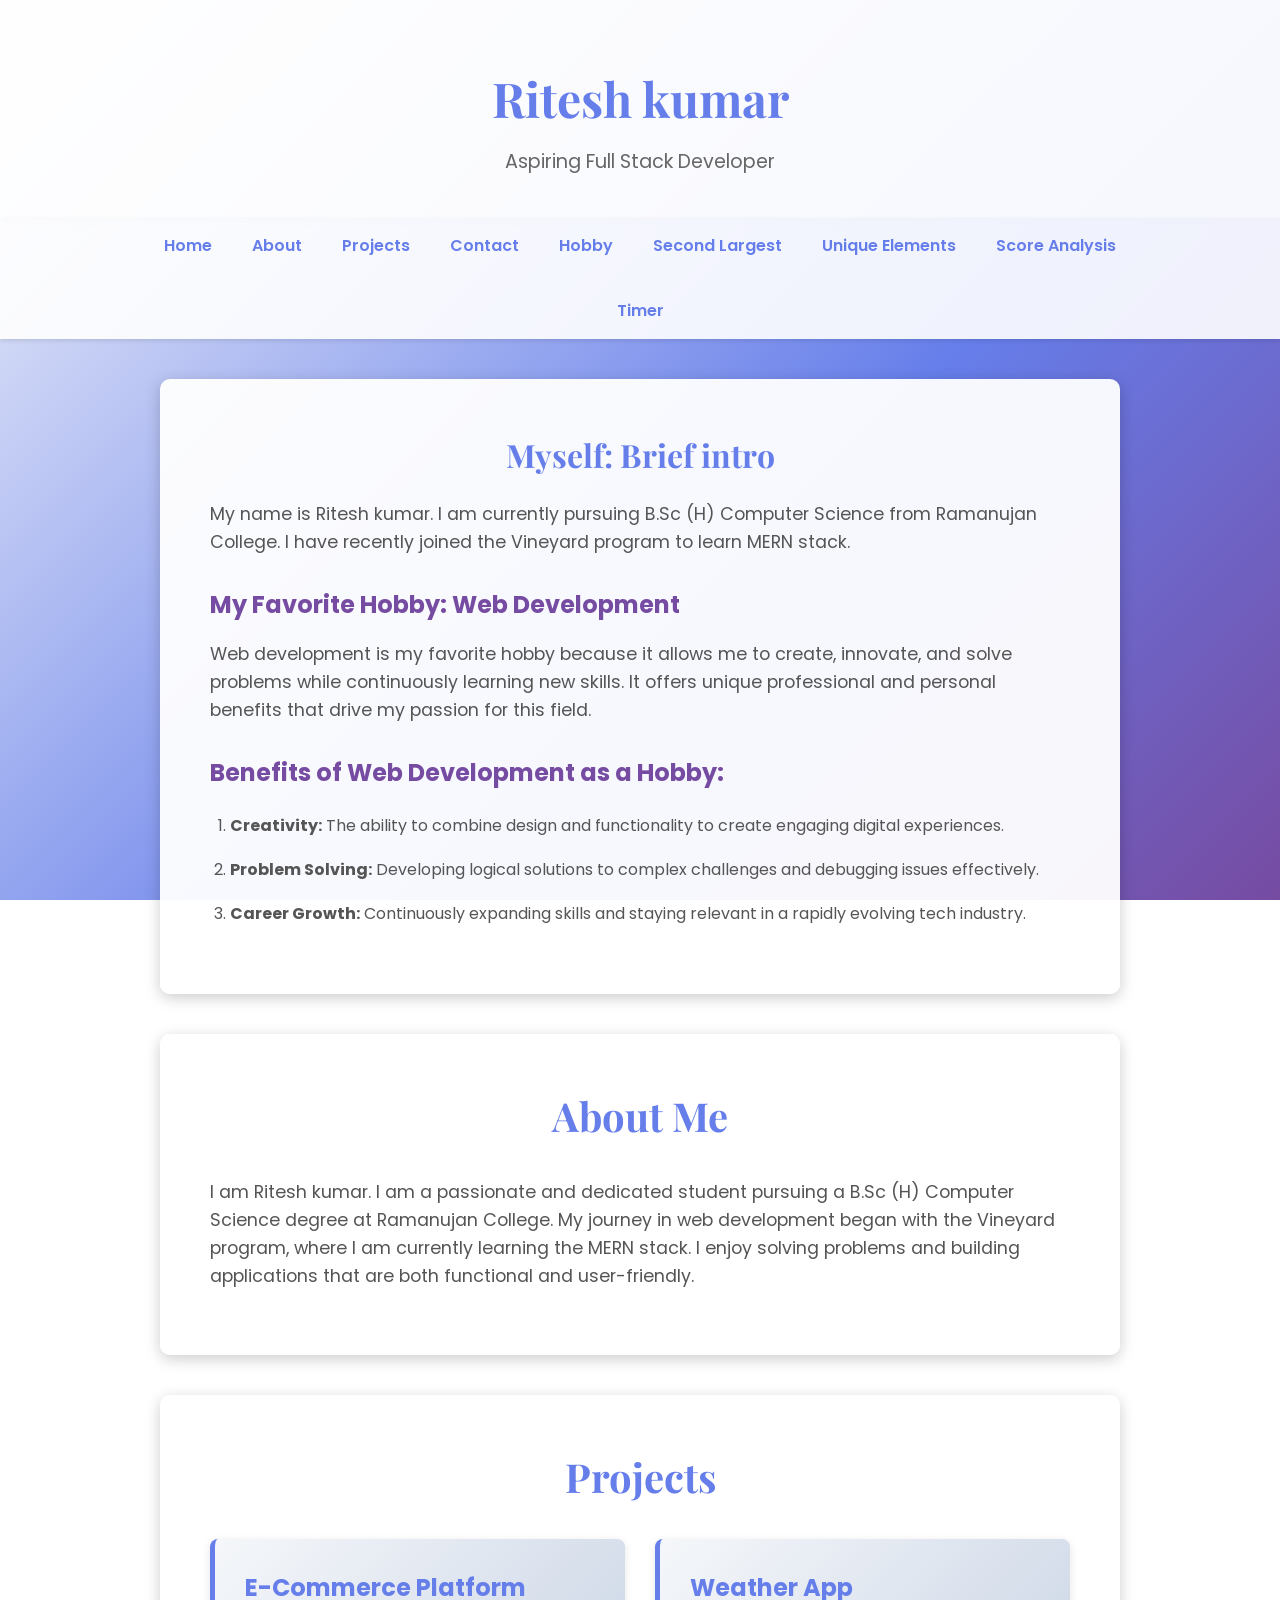
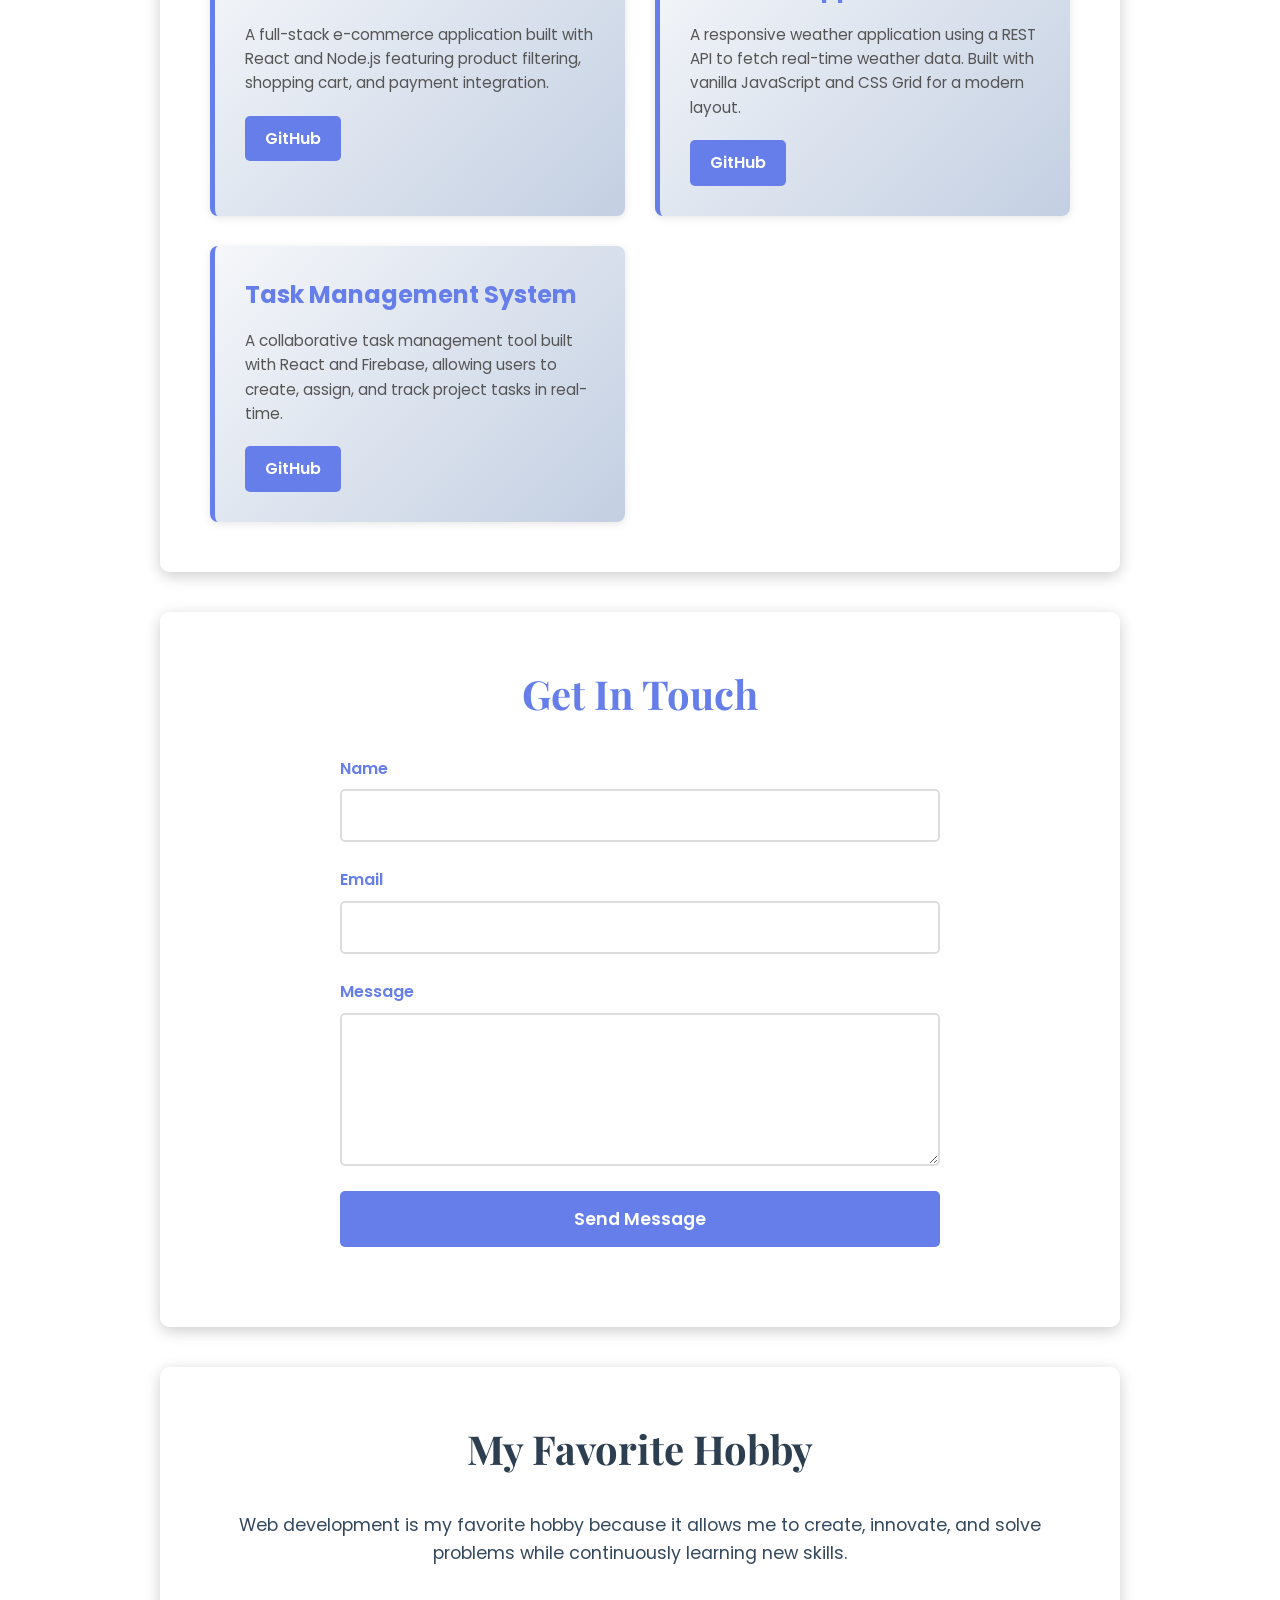
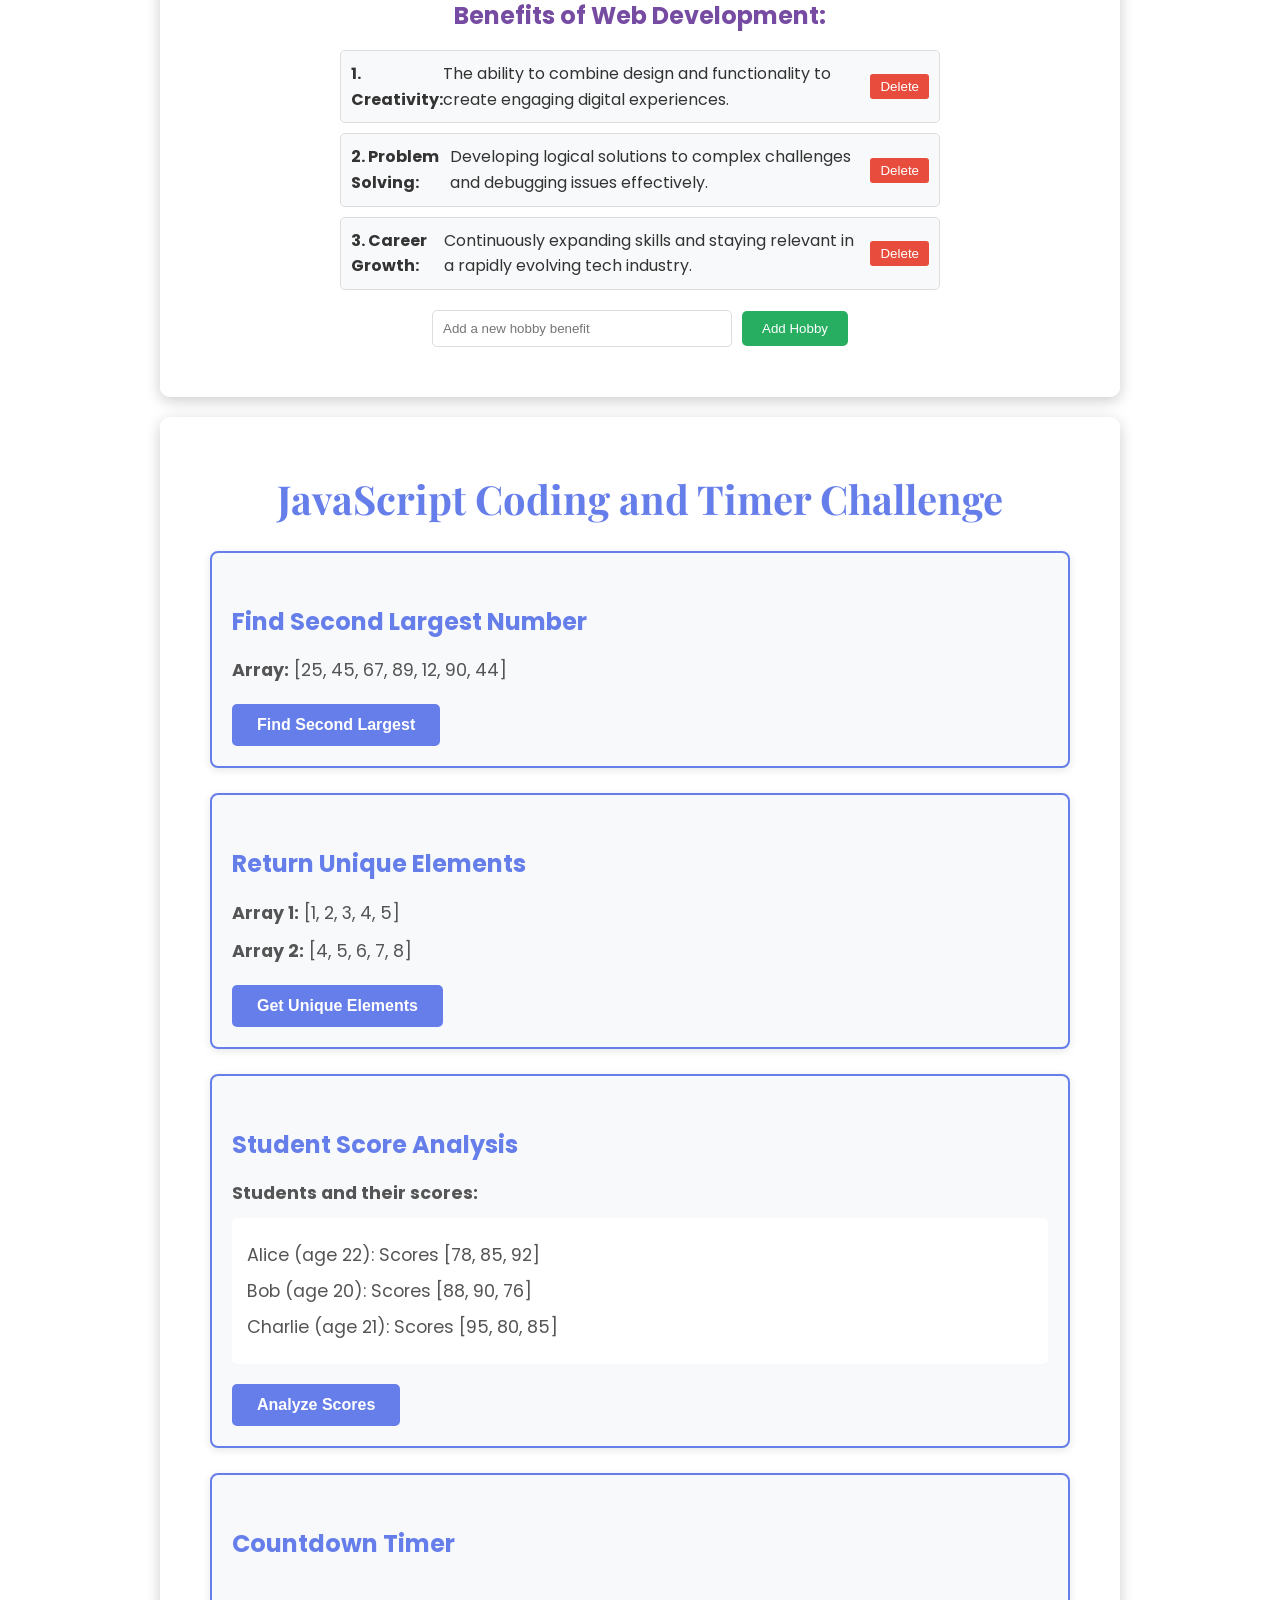
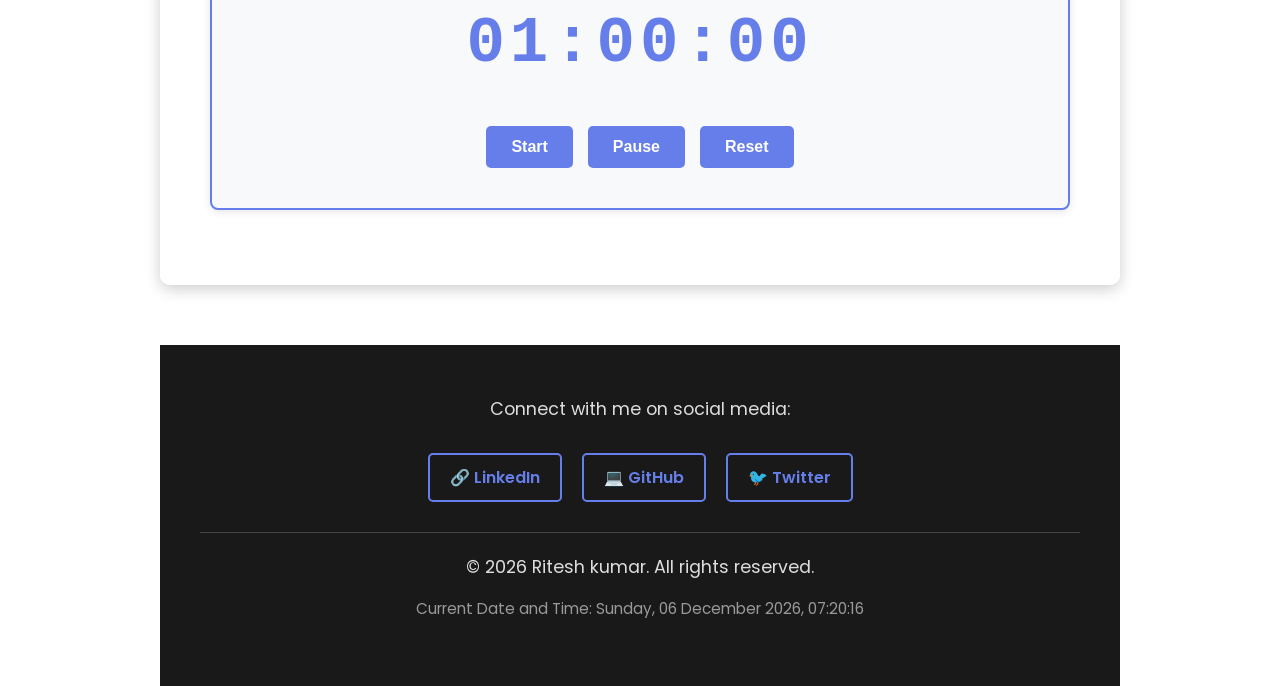
==== commit e5db35f5: "Add files via upload" ====
--- a/index.html
+++ b/index.html
@@ -30,11 +30,9 @@
             </ul>
         </div>
     </nav>
-    <!-- Portfolio Website for Vineyard Assignment -->
     <main class="container">
         <section id="home" class="home-section">
             <h2 class="section-subtitle">Myself: Brief intro</h2>
-        <!-- Meta tags and external resources -->
             <p>My name is Ritesh kumar. I am currently pursuing B.Sc (H) Computer Science from Ramanujan College. I have recently joined the Vineyard program to learn MERN stack.</p>
             <h3>My Favorite Hobby: Web Development</h3>
             <p>Web development is my favorite hobby because it allows me to create, innovate, and solve problems while continuously learning new skills. It offers unique professional and personal benefits that drive my passion for this field.</p>
@@ -49,7 +47,6 @@
             <h2>About Me</h2>
             <p>I am Ritesh kumar. I am a passionate and dedicated student pursuing a B.Sc (H) Computer Science degree at Ramanujan College. My journey in web development began with the Vineyard program, where I am currently learning the MERN stack. I enjoy solving problems and building applications that are both functional and user-friendly.</p>
         </section>
-        <!-- Navigation Bar -->
         <section id="projects" class="projects-section">
             <h2>Projects</h2>
             <div class="projects-grid">
@@ -60,10 +57,8 @@
                         <a href="https://github.com/noob-warrior" target="_blank" rel="noopener noreferrer">GitHub</a>
                     </div>
                 </div>
-        <!-- Main Content -->
 
                 <div class="project-card">
-                <!-- Home Section: Brief Intro and Benefits -->
                     <h3>Weather App</h3>
                     <p>A responsive weather application using a REST API to fetch real-time weather data. Built with vanilla JavaScript and CSS Grid for a modern layout.</p>
                     <div class="project-links">
@@ -76,12 +71,10 @@
                     <p>A collaborative task management tool built with React and Firebase, allowing users to create, assign, and track project tasks in real-time.</p>
                     <div class="project-links">
                         <a href="https://github.com" target="_blank" rel="noopener noreferrer">GitHub</a>
-                <!-- About Section -->
                     </div>
                 </div>
             </div>
         </section>
-                <!-- Projects Section -->
         <section id="contact" class="contact-section">
             <h2>Get In Touch</h2>
             <form class="contact-form" onsubmit="handleContactSubmit(event)">
@@ -182,65 +175,61 @@
     </footer>
 
     <script>
-        // Contact form submission handler
         function handleContactSubmit(event) {
             event.preventDefault();
             alert('Thank you for your message! Your form has been submitted successfully.');
         }
 
-        // ============ TASK 1: Find Second Largest Number ============
         function findSecondLargest() {
-            const arr = [25, 45, 67, 89, 12, 90, 44];
-            const sorted = [...arr].sort((a, b) => b - a);
-            const secondLargest = sorted[1];
-            document.getElementById('task1-result').textContent = `Second Largest: ${secondLargest}`;
-            console.log(`Second Largest Number: ${secondLargest}`);
-        }
-
-        // ============ TASK 2: Return Unique Elements ============
+            const numbers = [25, 45, 67, 89, 12, 90, 44];
+            const descending = [...numbers].sort((a, b) => b - a);
+            const result = descending[1];
+            document.getElementById('task1-result').textContent = `Second Largest: ${result}`;
+            console.log(`Second Largest Number: ${result}`);
+        }
+
         function getUniqueElements() {
-            const arr1 = [1, 2, 3, 4, 5];
-            const arr2 = [4, 5, 6, 7, 8];
-            const combined = [...arr1, ...arr2];
-            const unique = [...new Set(combined)];
-            document.getElementById('task2-result').textContent = `Unique Elements: [${unique.join(', ')}]`;
-            console.log(`Unique Elements: [${unique.join(', ')}]`);
-        }
-
-        // ============ TASK 3: Student Score Analysis ============
+            const firstSet = [1, 2, 3, 4, 5];
+            const secondSet = [4, 5, 6, 7, 8];
+            const all = [...firstSet, ...secondSet];
+            const uniqueOnly = [...new Set(all)];
+            document.getElementById('task2-result').textContent = `Unique Elements: [${uniqueOnly.join(', ')}]`;
+            console.log(`Unique Elements: [${uniqueOnly.join(', ')}]`);
+        }
+
         function analyzeScores() {
-            const students = [
+            const data = [
                 { name: 'Alice', age: 22, scores: [78, 85, 92] },
                 { name: 'Bob', age: 20, scores: [88, 90, 76] },
                 { name: 'Charlie', age: 21, scores: [95, 80, 85] }
             ];
 
-            // Calculate averages
-            const studentAverages = students.map(student => ({
-                name: student.name,
-                average: student.scores.reduce((a, b) => a + b, 0) / student.scores.length
+            // Calculate average score for each student
+            const withAverages = data.map(person => ({
+                name: person.name,
+                average: person.scores.reduce((sum, score) => sum + score, 0) / person.scores.length
             }));
 
-            // Find top student
-            const topStudent = studentAverages.reduce((prev, current) => 
-                current.average > prev.average ? current : prev
+            // Find student with highest average
+            const best = withAverages.reduce((winner, person) => 
+                person.average > winner.average ? person : winner
             );
 
-            const resultText = `Top Student: ${topStudent.name} with an average score of ${topStudent.average.toFixed(2)}`;
-            document.getElementById('task3-result').textContent = resultText;
-            console.log(resultText);
-        }
-
-        // ============ TASK 4: Countdown Timer ============
+            const message = `Top Student: ${best.name} with an average score of ${best.average.toFixed(2)}`;
+            document.getElementById('task3-result').textContent = message;
+            console.log(message);
+        }
+
+        // Timer state management
         let timerInterval = null;
-        let timeRemaining = 3600; // 1 hour in seconds
+        let remaining = 3600;
 
         function startTimer() {
-            if (timerInterval) return;
+            if (timerInterval) return; // Prevent multiple intervals from running
             timerInterval = setInterval(() => {
-                if (timeRemaining > 0) {
-                    timeRemaining--;
-                    updateTimerDisplay();
+                if (remaining > 0) {
+                    remaining--;
+                    refreshDisplay();
                 } else {
                     clearInterval(timerInterval);
                     timerInterval = null;
@@ -259,113 +248,107 @@
         function resetTimer() {
             clearInterval(timerInterval);
             timerInterval = null;
-            timeRemaining = 3600;
-            updateTimerDisplay();
+            remaining = 3600;
+            refreshDisplay();
             document.getElementById('timer-message').textContent = '';
         }
 
-        function updateTimerDisplay() {
-            const hours = String(Math.floor(timeRemaining / 3600)).padStart(2, '0');
-            const minutes = String(Math.floor((timeRemaining % 3600) / 60)).padStart(2, '0');
-            const seconds = String(timeRemaining % 60).padStart(2, '0');
-            document.getElementById('timer-display').textContent = `${hours}:${minutes}:${seconds}`;
-        }
-
-        // Initialize delete buttons for existing items
-        function initializeDeleteButtons() {
-            const deleteButtons = document.querySelectorAll('.delete-btn');
-            deleteButtons.forEach(button => {
-                // Remove old listeners by cloning
-                const newButton = button.cloneNode(true);
-                button.parentElement.replaceChild(newButton, button);
+        function refreshDisplay() {
+            // Convert seconds to HH:MM:SS format
+            const h = String(Math.floor(remaining / 3600)).padStart(2, '0');
+            const m = String(Math.floor((remaining % 3600) / 60)).padStart(2, '0');
+            const s = String(remaining % 60).padStart(2, '0');
+            document.getElementById('timer-display').textContent = `${h}:${m}:${s}`;
+        }
+
+        function setupDeleteButtons() {
+            const btns = document.querySelectorAll('.delete-btn');
+            btns.forEach(btn => {
+                // Clone to remove old event listeners
+                const fresh = btn.cloneNode(true);
+                btn.parentElement.replaceChild(fresh, btn);
                 
-                newButton.addEventListener('click', function(e) {
+                fresh.addEventListener('click', function(e) {
                     e.preventDefault();
-                    const listItem = newButton.parentElement;
-                    const list = document.getElementById('hobby-benefits-list');
-                    listItem.remove();
-                    updateListNumbers();
+                    const li = fresh.parentElement;
+                    document.getElementById('hobby-benefits-list').removeChild(li);
+                    renumberList();
                 });
             });
         }
 
-        // Update list numbers after deletion
-        function updateListNumbers() {
-            const benefitList = document.getElementById('hobby-benefits-list');
-            Array.from(benefitList.children).forEach((item, index) => {
-                const strongTag = item.querySelector('strong');
-                if (strongTag) {
-                    // Extract the benefit name (e.g., "Creativity:" from "1. Creativity:")
-                    const currentText = strongTag.textContent;
-                    const benefitName = currentText.split('. ').slice(1).join('. ');
-                    strongTag.textContent = `${index + 1}. ${benefitName}`;
+        function renumberList() {
+            // Recount items and update numbering after deletions
+            const list = document.getElementById('hobby-benefits-list');
+            Array.from(list.children).forEach((li, i) => {
+                const strong = li.querySelector('strong');
+                if (strong) {
+                    const text = strong.textContent;
+                    const name = text.split('. ').slice(1).join('. ');
+                    strong.textContent = `${i + 1}. ${name}`;
                 }
             });
         }
 
-        // Add new hobby benefit
         document.getElementById('add-benefit-btn').addEventListener('click', function(e) {
             e.preventDefault();
             const input = document.getElementById('hobby-input');
-            const benefitList = document.getElementById('hobby-benefits-list');
-            const newBenefit = input.value.trim();
-
-            if (newBenefit) {
-                const listItem = document.createElement('li');
-                const listLength = benefitList.children.length + 1;
+            const list = document.getElementById('hobby-benefits-list');
+            const val = input.value.trim();
+
+            if (val) {
+                const li = document.createElement('li');
+                const count = list.children.length + 1;
                 
-                const titleAndDesc = newBenefit.split(':');
-                const title = titleAndDesc[0].trim();
-                const description = titleAndDesc[1] ? titleAndDesc[1].trim() : '';
+                // Split input by colon to separate title from description
+                const parts = val.split(':');
+                const heading = parts[0].trim();
+                const content = parts[1] ? parts[1].trim() : '';
                 
-                listItem.innerHTML = `<strong>${listLength}. ${title}:</strong> ${description}`;
-
-                const deleteButton = document.createElement('button');
-                deleteButton.textContent = 'Delete';
-                deleteButton.className = 'delete-btn';
-                deleteButton.type = 'button';
-                deleteButton.addEventListener('click', function(e) {
+                li.innerHTML = `<strong>${count}. ${heading}:</strong> ${content}`;
+
+                const btn = document.createElement('button');
+                btn.textContent = 'Delete';
+                btn.className = 'delete-btn';
+                btn.type = 'button';
+                btn.addEventListener('click', function(e) {
                     e.preventDefault();
-                    listItem.remove();
-                    updateListNumbers();
+                    li.remove();
+                    renumberList();
                 });
 
-                listItem.appendChild(deleteButton);
-                benefitList.appendChild(listItem);
+                li.appendChild(btn);
+                list.appendChild(li);
                 input.value = '';
             }
         });
 
-        // Initialize delete buttons on page load
-        window.addEventListener('load', function() {
-            initializeDeleteButtons();
-        });
-
-        // Dynamic footer date and time
+        window.addEventListener('load', setupDeleteButtons);
+
         function updateFooterTime() {
-            const footer = document.querySelector('.footer');
-            const date = new Date();
+            const footerEl = document.querySelector('.footer');
+            const now = new Date();
             
-            const days = ['Sunday', 'Monday', 'Tuesday', 'Wednesday', 'Thursday', 'Friday', 'Saturday'];
-            const months = ['January', 'February', 'March', 'April', 'May', 'June', 'July', 'August', 'September', 'October', 'November', 'December'];
+            const weekdays = ['Sunday', 'Monday', 'Tuesday', 'Wednesday', 'Thursday', 'Friday', 'Saturday'];
+            const monthNames = ['January', 'February', 'March', 'April', 'May', 'June', 'July', 'August', 'September', 'October', 'November', 'December'];
             
-            const dayName = days[date.getDay()];
-            const dayNum = String(date.getDate()).padStart(2, '0');
-            const monthName = months[date.getMonth()];
-            const year = date.getFullYear();
-            const hours = String(date.getHours()).padStart(2, '0');
-            const minutes = String(date.getMinutes()).padStart(2, '0');
-            const seconds = String(date.getSeconds()).padStart(2, '0');
+            const day = weekdays[now.getDay()];
+            const date = String(now.getDate()).padStart(2, '0');
+            const month = monthNames[now.getMonth()];
+            const year = now.getFullYear();
+            const hr = String(now.getHours()).padStart(2, '0');
+            const min = String(now.getMinutes()).padStart(2, '0');
+            const sec = String(now.getSeconds()).padStart(2, '0');
             
-            const formattedDate = `${dayName}, ${dayNum} ${monthName} ${year}, ${hours}:${minutes}:${seconds}`;
-
-            let timeElement = document.getElementById('footer-time');
-            if (!timeElement) {
-                timeElement = document.createElement('p');
-                timeElement.id = 'footer-time';
-                footer.appendChild(timeElement);
+            const display = `${day}, ${date} ${month} ${year}, ${hr}:${min}:${sec}`;
+
+            let elem = document.getElementById('footer-time');
+            if (!elem) {
+                elem = document.createElement('p');
+                elem.id = 'footer-time';
+                footerEl.appendChild(elem);
             }
-            timeElement.textContent = `Current Date and Time: ${formattedDate}`;
+            elem.textContent = `Current Date and Time: ${display}`;
         }
 
         updateFooterTime();
--- a/style.css
+++ b/style.css
@@ -1,28 +1,23 @@
-/* Reset default browser styles */
 * {
     margin: 0;
     padding: 0;
     box-sizing: border-box;
 }
 
-/* Body styles and background gradient */
 body {
     font-family: 'Poppins', sans-serif;
-    /* Improved gradient for readability and accessibility */
     background: linear-gradient(135deg, #f5f7fa 0%, #667eea 60%, #764ba2 100%);
     background-attachment: fixed;
     color: #333;
     line-height: 1.6;
 }
 
-/* Container for layout alignment */
 .container {
     max-width: 1000px;
     margin: 0 auto;
     padding: 0 20px;
 }
 
-/* Header section styles */
 .header {
     background: rgba(255, 255, 255, 0.95);
     padding: 60px 0 40px;
@@ -30,7 +25,6 @@
     box-shadow: 0 4px 6px rgba(0, 0, 0, 0.1);
 }
 
-/* Header title font and color */
 .header-title {
     font-family: 'Playfair Display', serif;
     font-size: 3rem;
@@ -38,7 +32,6 @@
     margin-bottom: 10px;
 }
 
-/* Header tagline styles */
 .header-tagline {
     font-size: 1.2rem;
     color: #666;
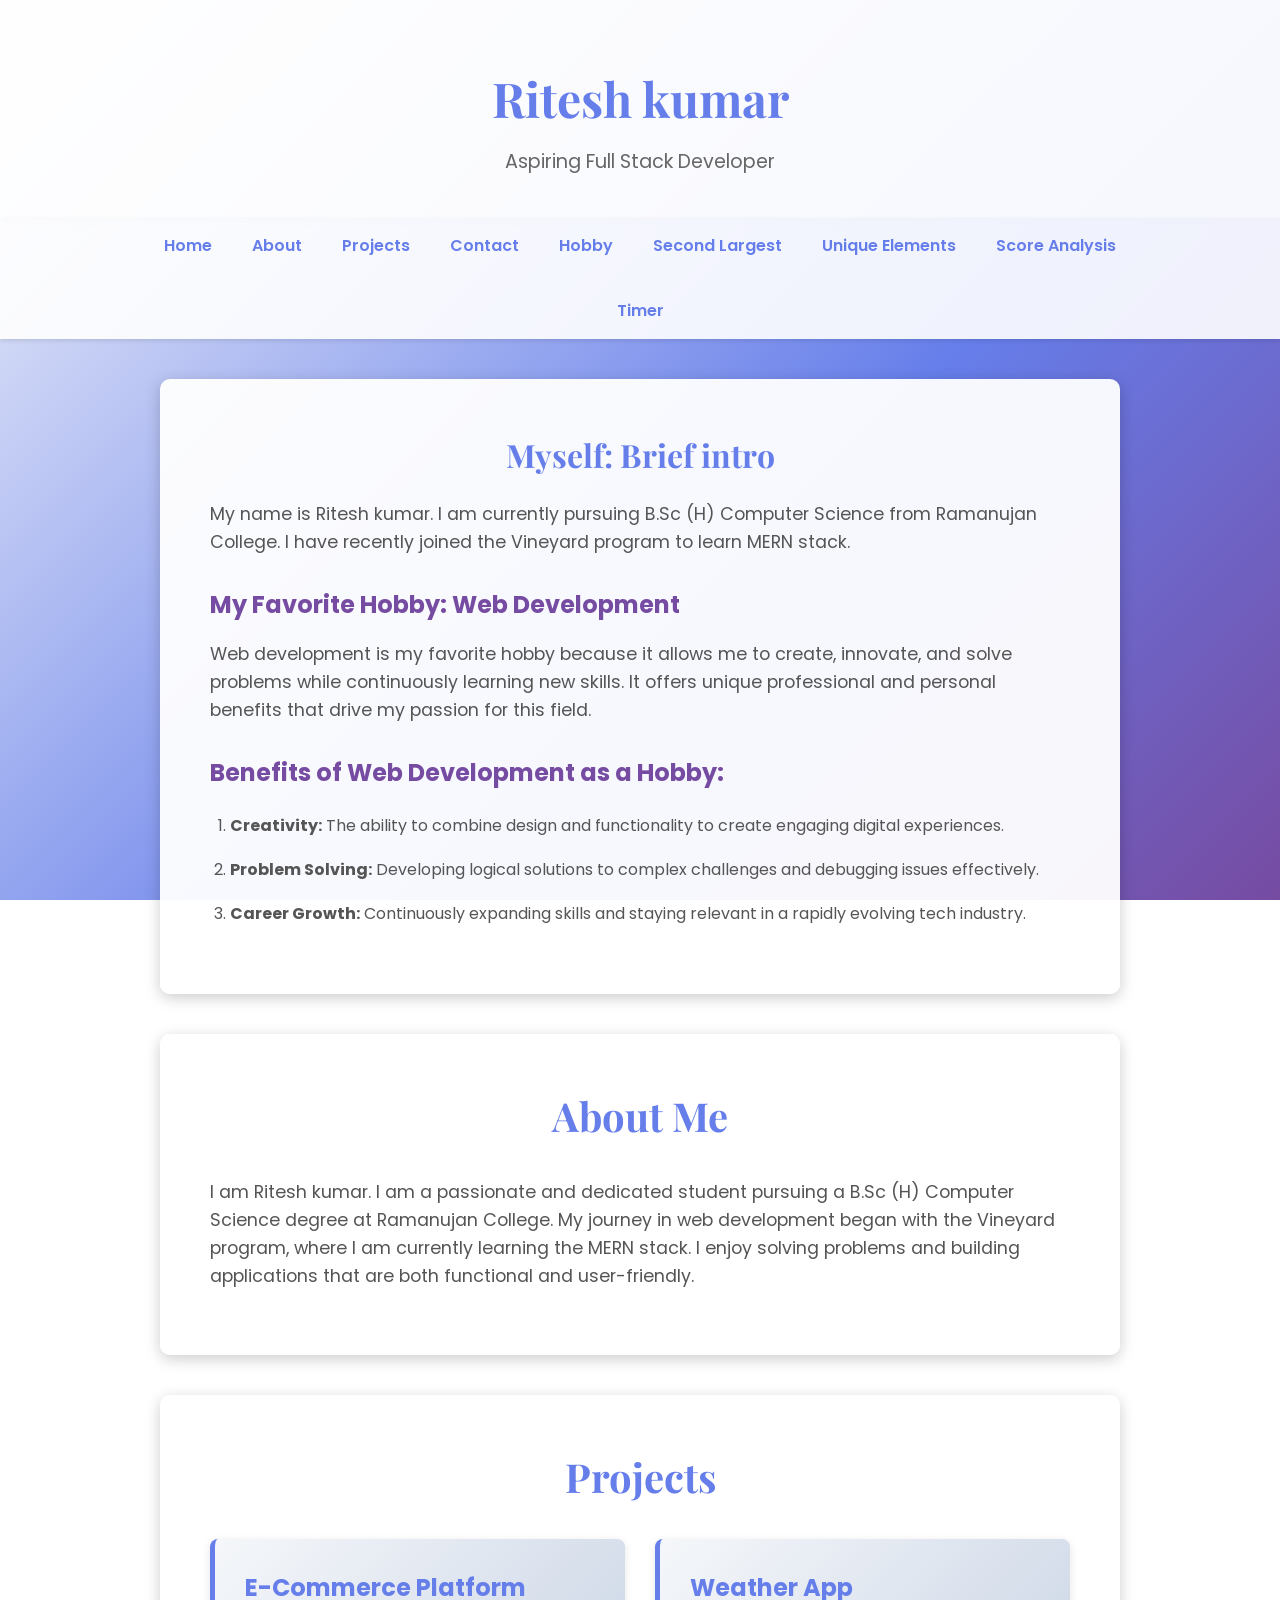
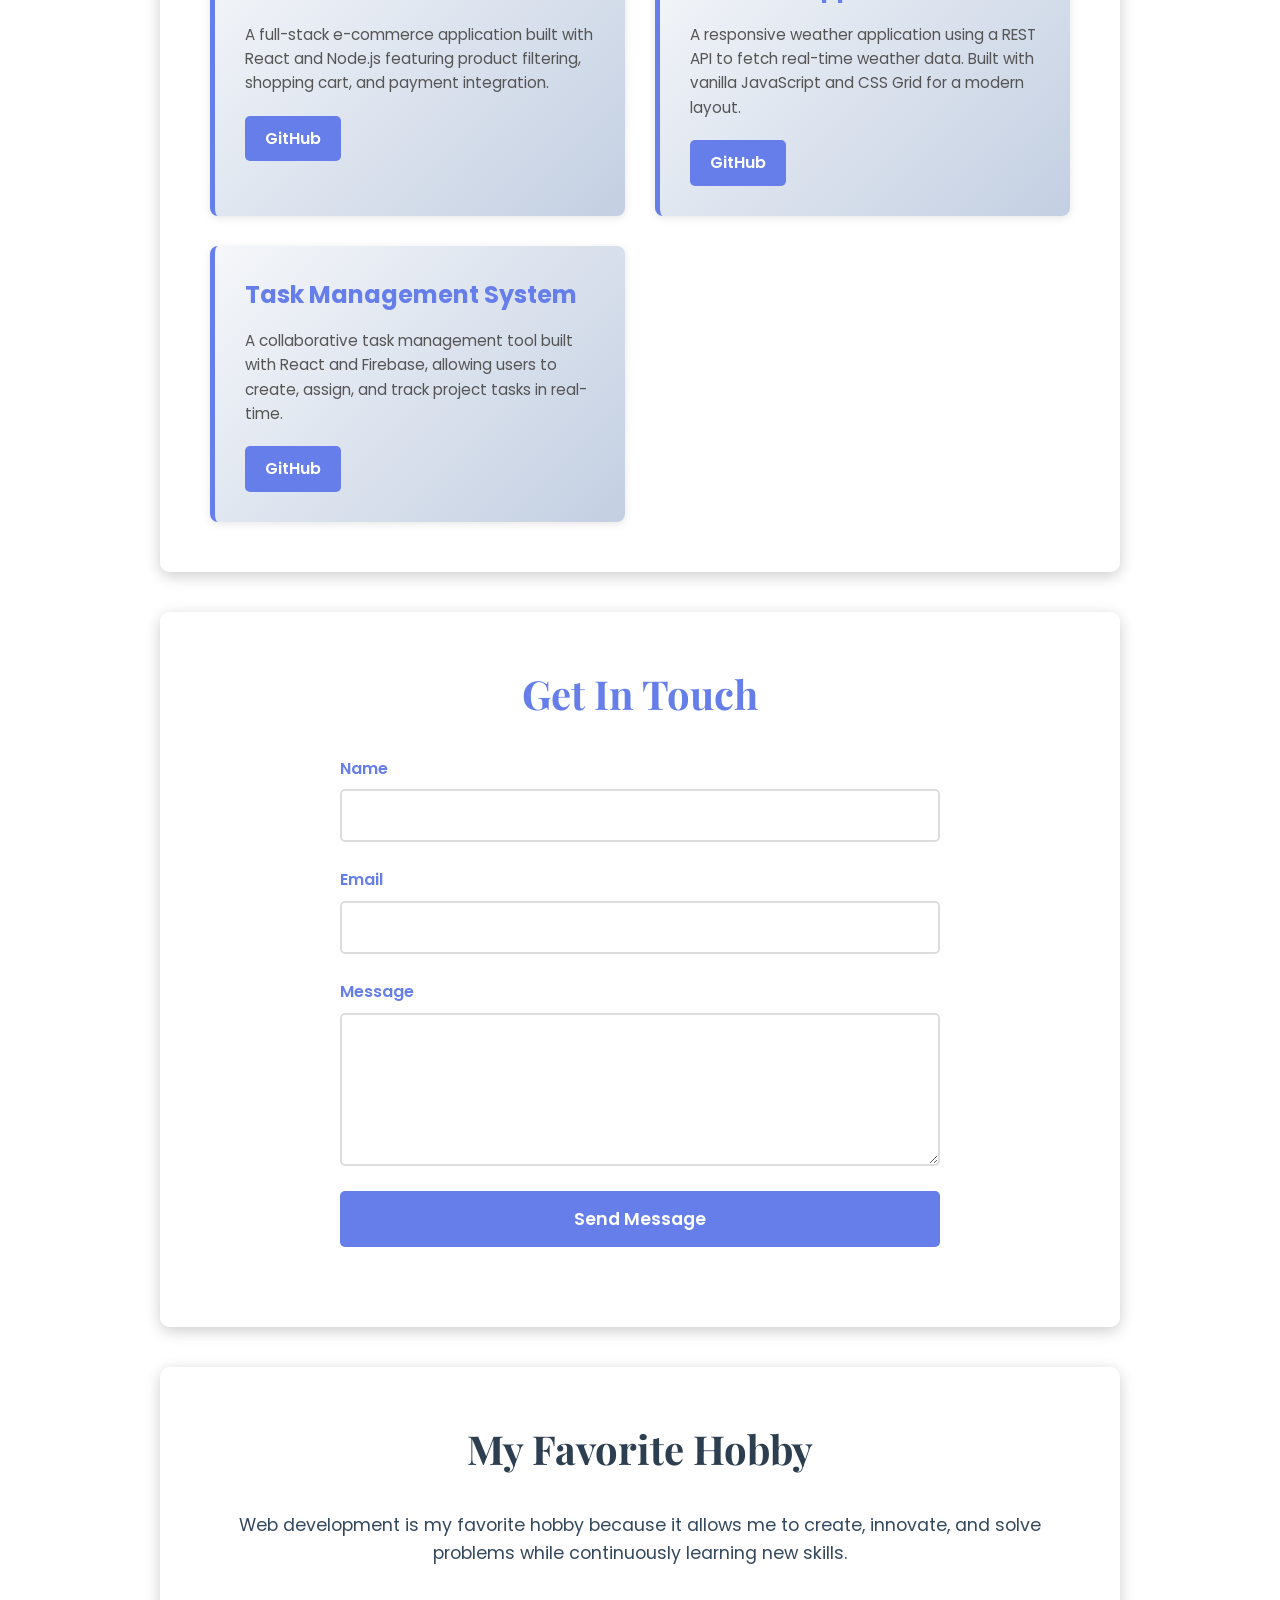
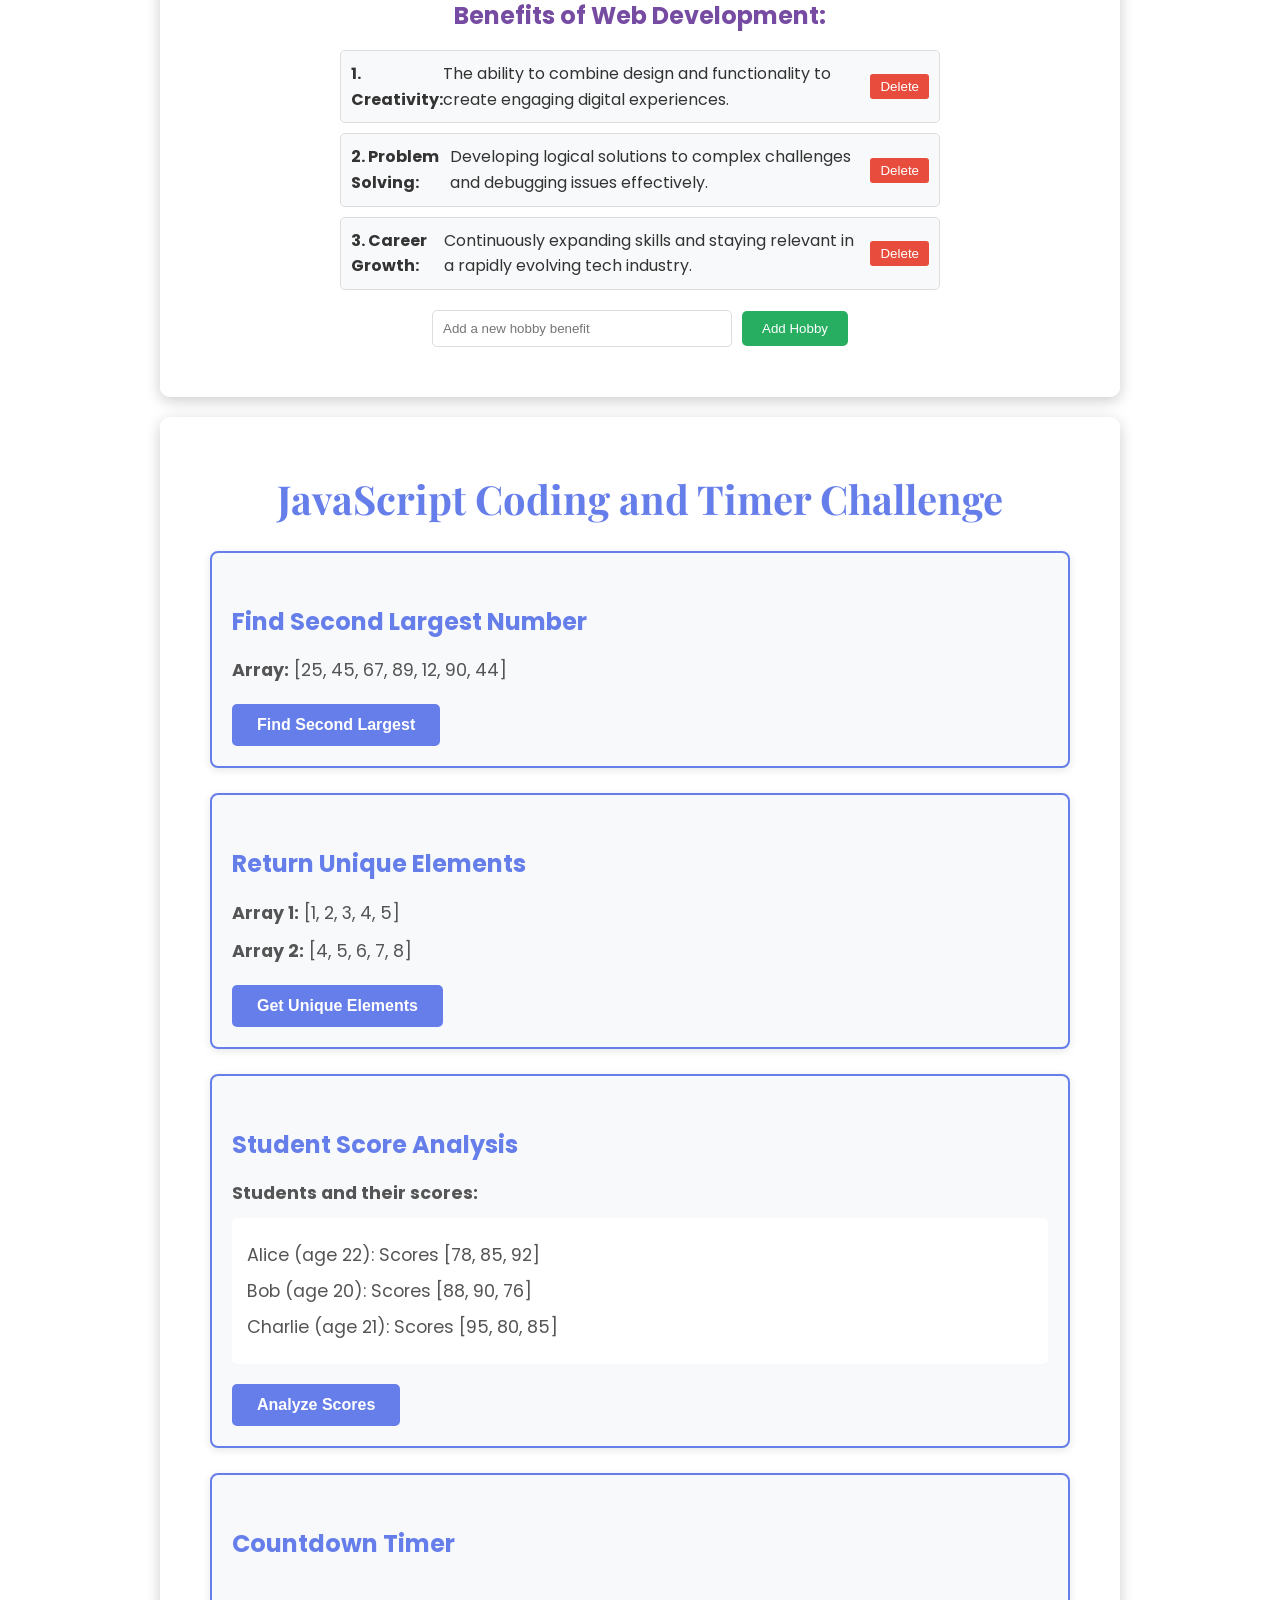
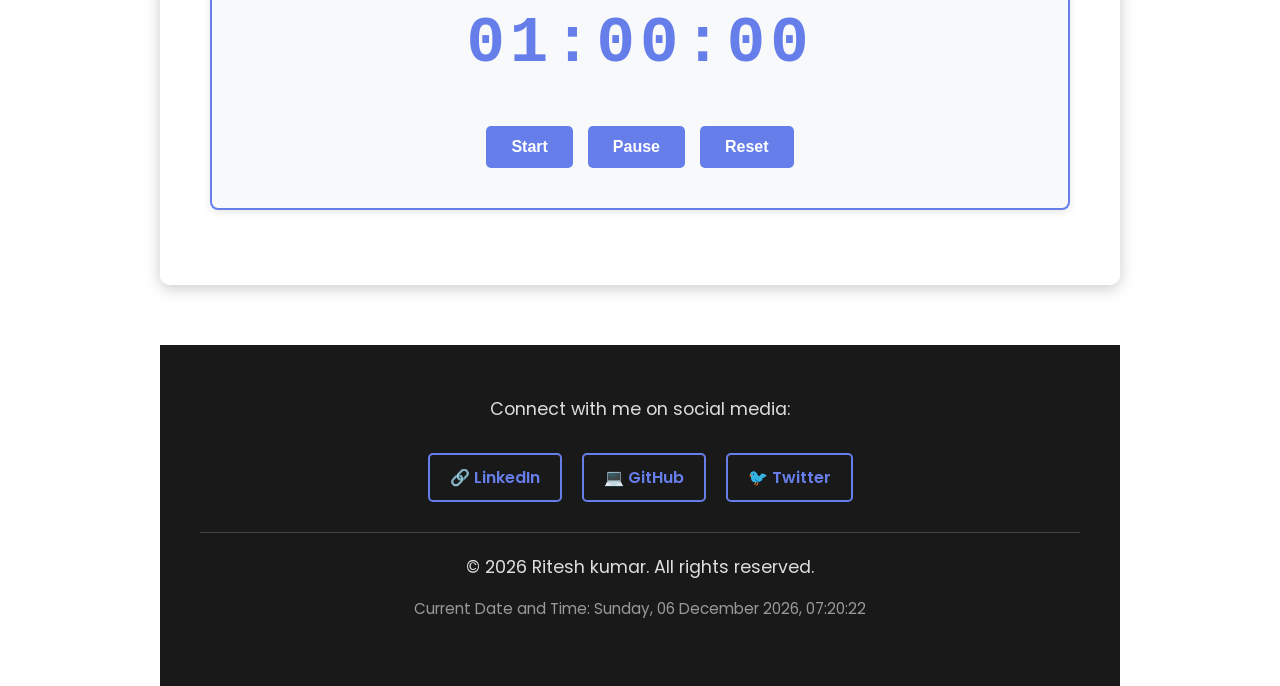
==== commit dc7fd352: "Add files via upload" ====
--- a/index.html
+++ b/index.html
@@ -114,7 +114,7 @@
         <section id="tasks" class="tasks-section">
             <h2>JavaScript Coding and Timer Challenge</h2>
 
-            <!-- Find Second Largest Number -->
+            <!--Second Largest Number-->
             <div class="task-card" id="task1">
                 <h3>Find Second Largest Number</h3>
                 <p><strong>Array:</strong> [25, 45, 67, 89, 12, 90, 44]</p>
@@ -122,7 +122,7 @@
                 <div id="task1-result" class="result"></div>
             </div>
 
-            <!-- Return Unique Elements -->
+            <!--Unique Elements-->
             <div class="task-card" id="task2">
                 <h3>Return Unique Elements</h3>
                 <p><strong>Array 1:</strong> [1, 2, 3, 4, 5]</p>
@@ -131,7 +131,7 @@
                 <div id="task2-result" class="result"></div>
             </div>
 
-            <!-- Student Score Analysis -->
+            <!--Score Analysis-->
             <div class="task-card" id="task3">
                 <h3>Student Score Analysis</h3>
                 <p><strong>Students and their scores:</strong></p>
@@ -204,13 +204,13 @@
                 { name: 'Charlie', age: 21, scores: [95, 80, 85] }
             ];
 
-            // Calculate average score for each student
+            // average score 
             const withAverages = data.map(person => ({
                 name: person.name,
                 average: person.scores.reduce((sum, score) => sum + score, 0) / person.scores.length
             }));
 
-            // Find student with highest average
+            // highest average
             const best = withAverages.reduce((winner, person) => 
                 person.average > winner.average ? person : winner
             );
@@ -220,12 +220,12 @@
             console.log(message);
         }
 
-        // Timer state management
+        // Timer 
         let timerInterval = null;
         let remaining = 3600;
 
         function startTimer() {
-            if (timerInterval) return; // Prevent multiple intervals from running
+            if (timerInterval) return; 
             timerInterval = setInterval(() => {
                 if (remaining > 0) {
                     remaining--;
@@ -254,7 +254,6 @@
         }
 
         function refreshDisplay() {
-            // Convert seconds to HH:MM:SS format
             const h = String(Math.floor(remaining / 3600)).padStart(2, '0');
             const m = String(Math.floor((remaining % 3600) / 60)).padStart(2, '0');
             const s = String(remaining % 60).padStart(2, '0');
@@ -264,7 +263,6 @@
         function setupDeleteButtons() {
             const btns = document.querySelectorAll('.delete-btn');
             btns.forEach(btn => {
-                // Clone to remove old event listeners
                 const fresh = btn.cloneNode(true);
                 btn.parentElement.replaceChild(fresh, btn);
                 
@@ -278,7 +276,6 @@
         }
 
         function renumberList() {
-            // Recount items and update numbering after deletions
             const list = document.getElementById('hobby-benefits-list');
             Array.from(list.children).forEach((li, i) => {
                 const strong = li.querySelector('strong');
@@ -299,8 +296,6 @@
             if (val) {
                 const li = document.createElement('li');
                 const count = list.children.length + 1;
-                
-                // Split input by colon to separate title from description
                 const parts = val.split(':');
                 const heading = parts[0].trim();
                 const content = parts[1] ? parts[1].trim() : '';
@@ -433,7 +428,6 @@
             background-color: #219150;
         }
 
-        /* Tasks Section Styles */
         .tasks-section {
             background: rgba(255, 255, 255, 0.95);
         }
@@ -507,7 +501,6 @@
             display: block;
         }
 
-        /* Timer Styles */
         .timer-display {
             font-size: 4rem;
             color: #667eea;
@@ -550,7 +543,6 @@
             margin-top: 15px;
         }
 
-        /* Footer Styles */
         .footer {
             background: rgba(0, 0, 0, 0.9);
             color: white;
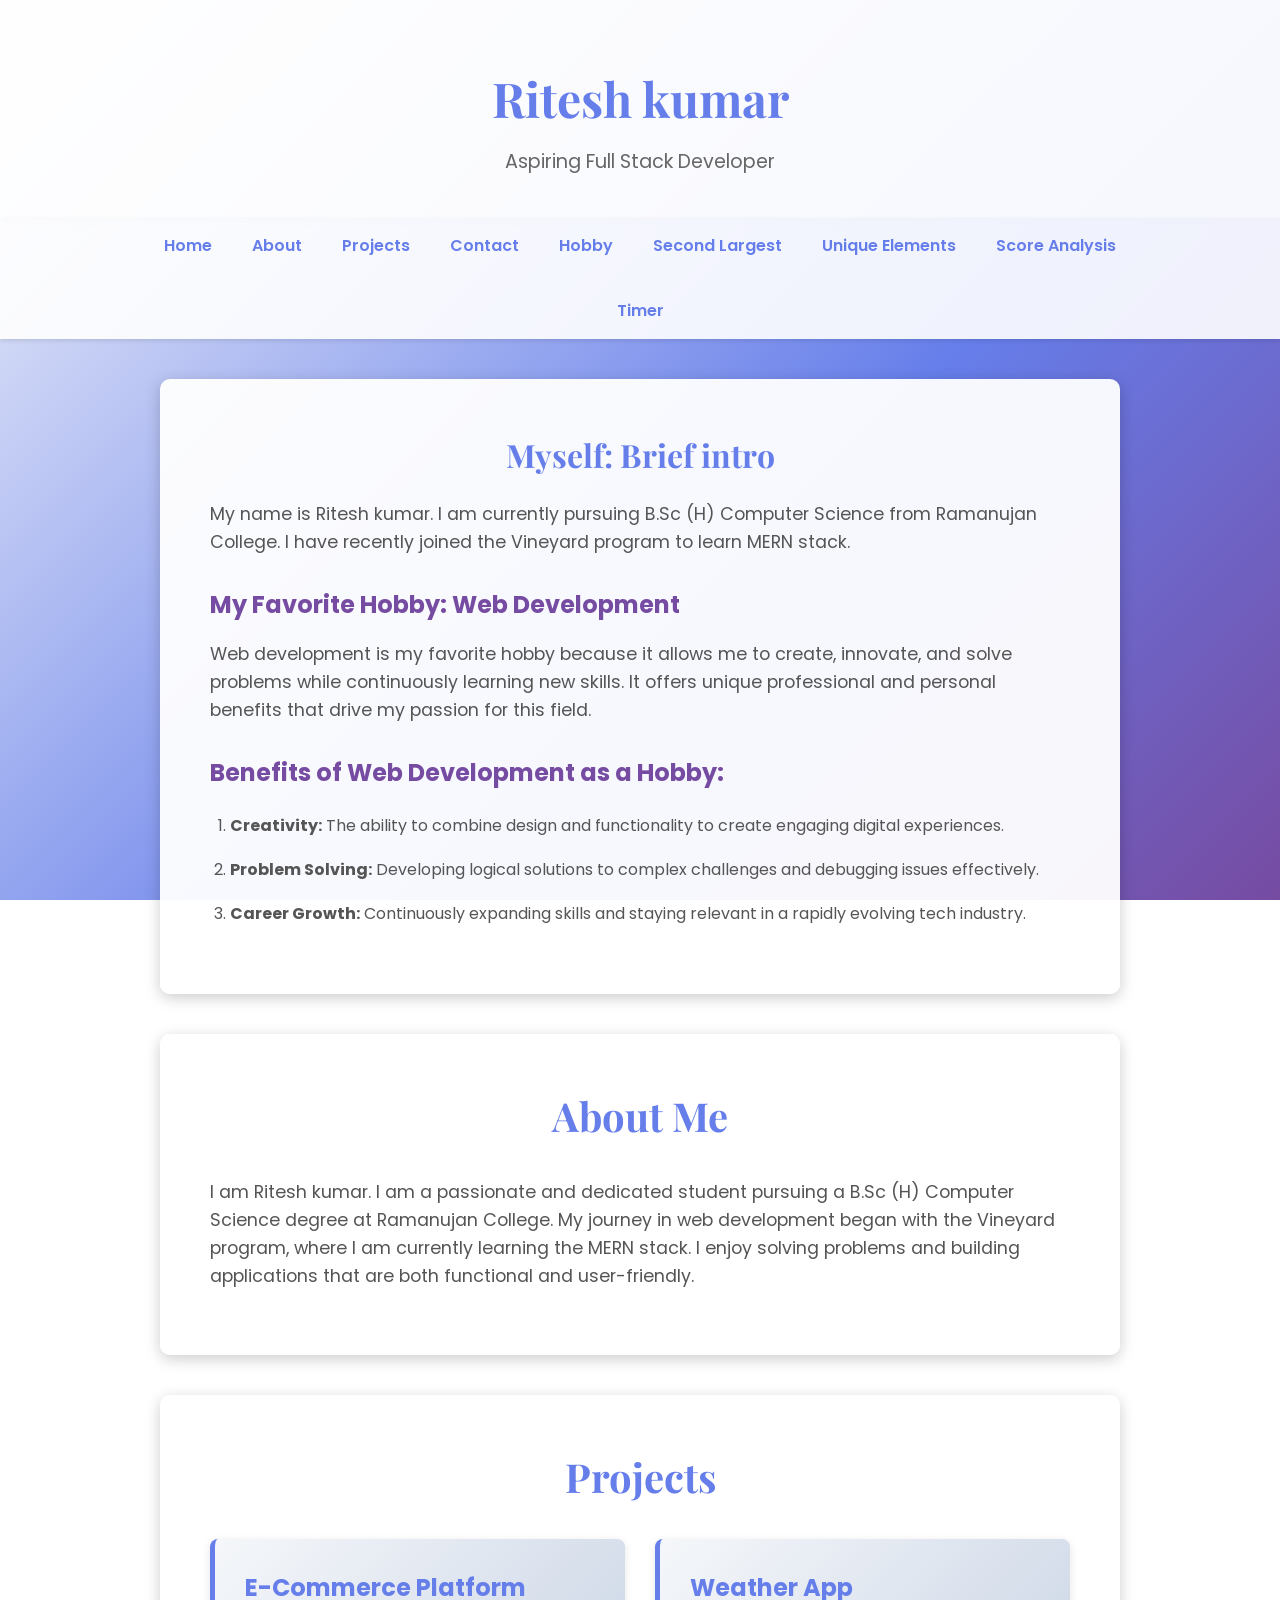
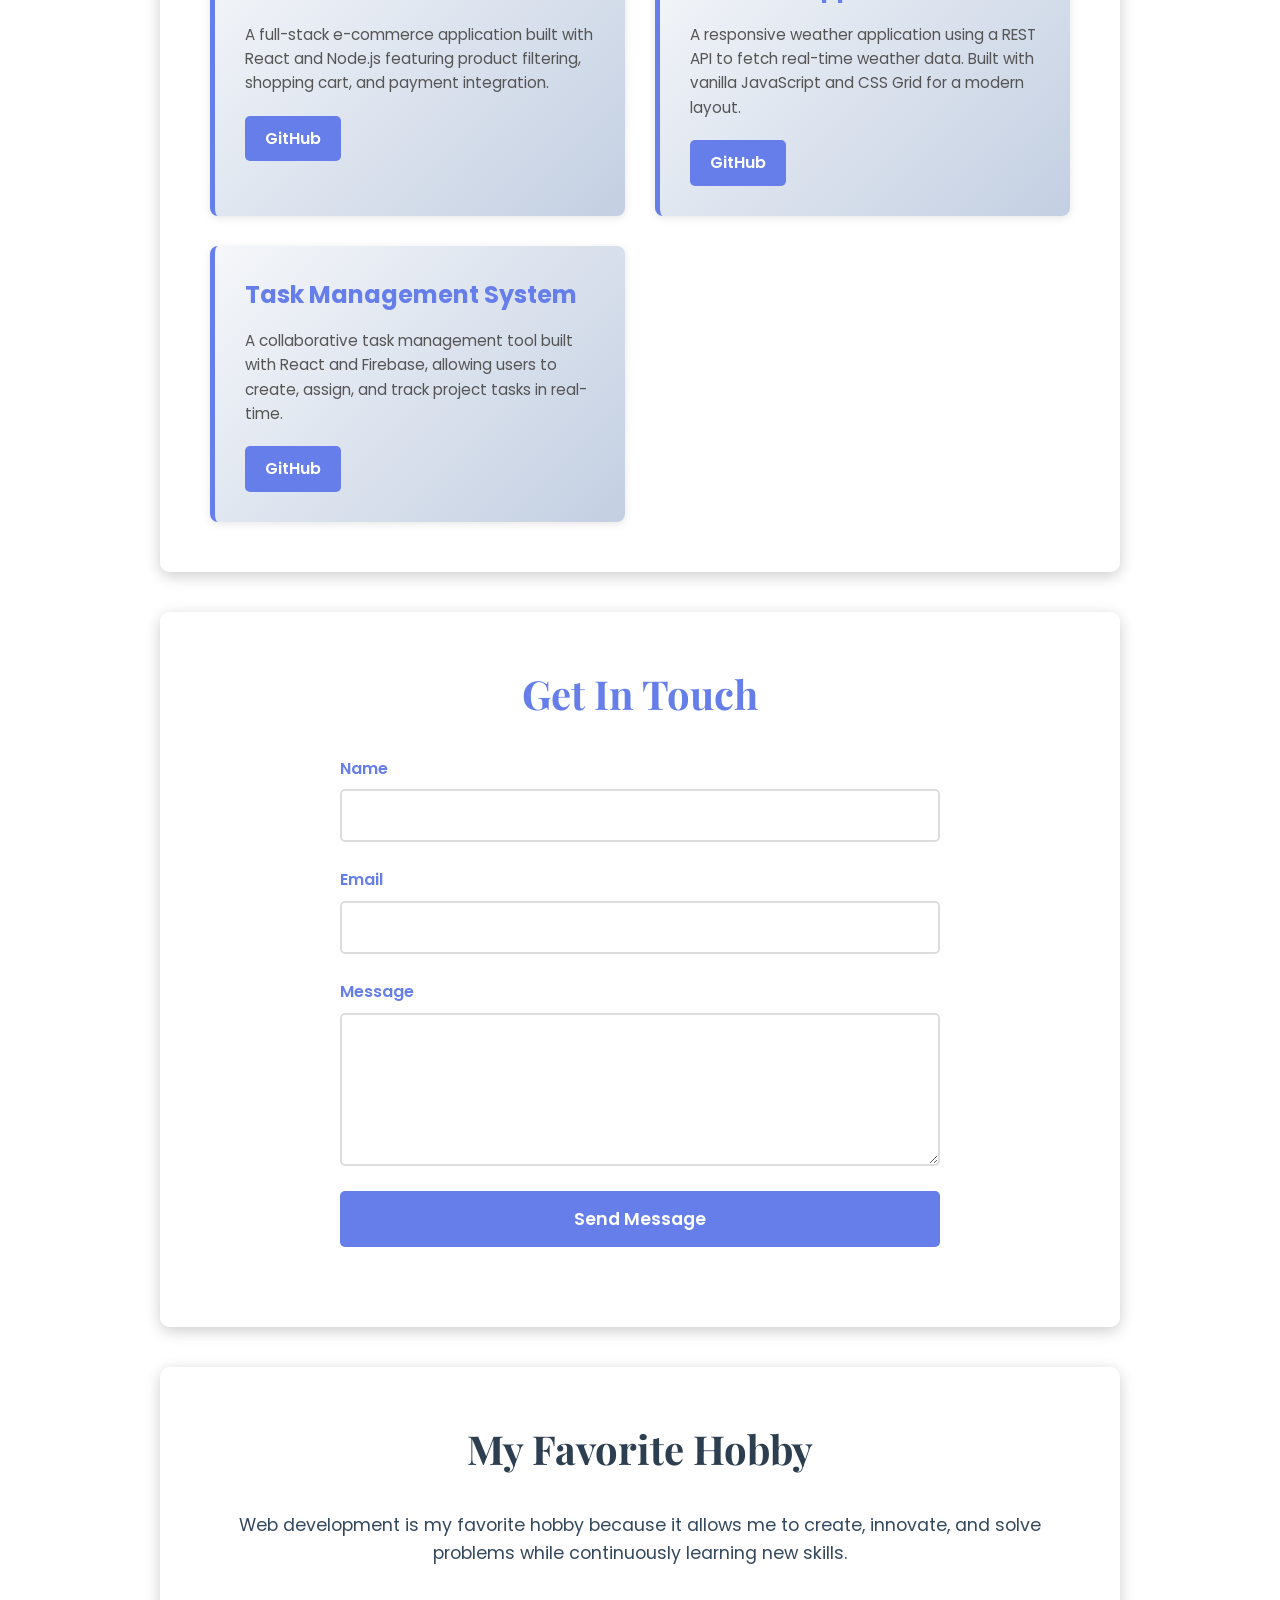
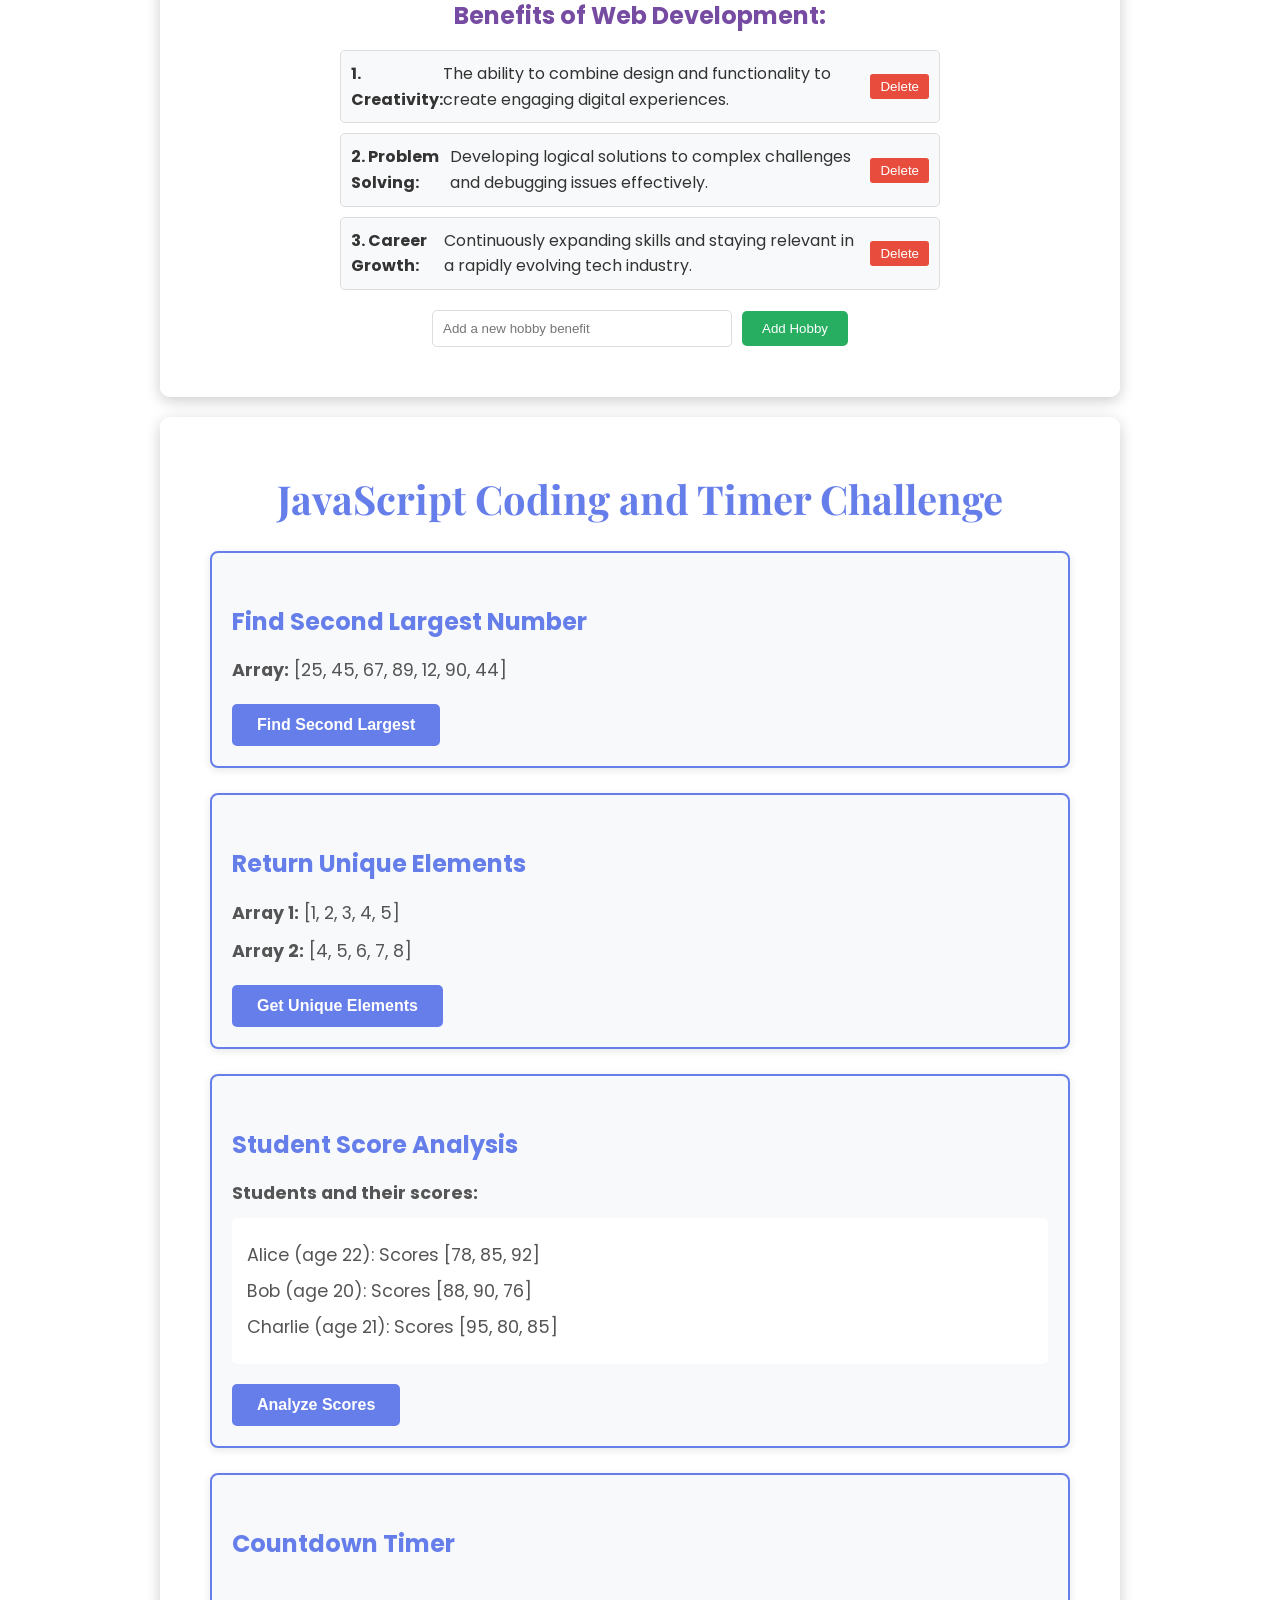
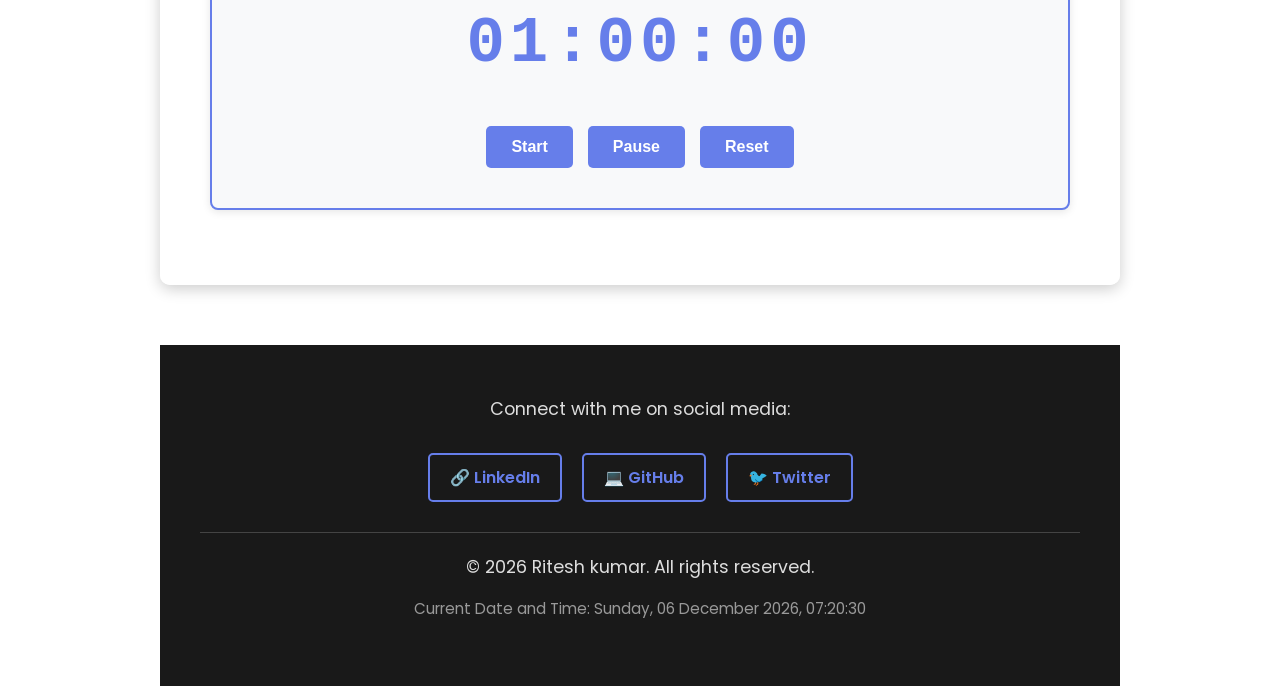
==== commit 649dd3ad: "Update index.html" ====
--- a/index.html
+++ b/index.html
@@ -114,7 +114,6 @@
         <section id="tasks" class="tasks-section">
             <h2>JavaScript Coding and Timer Challenge</h2>
 
-            <!--Second Largest Number-->
             <div class="task-card" id="task1">
                 <h3>Find Second Largest Number</h3>
                 <p><strong>Array:</strong> [25, 45, 67, 89, 12, 90, 44]</p>
@@ -122,7 +121,6 @@
                 <div id="task1-result" class="result"></div>
             </div>
 
-            <!--Unique Elements-->
             <div class="task-card" id="task2">
                 <h3>Return Unique Elements</h3>
                 <p><strong>Array 1:</strong> [1, 2, 3, 4, 5]</p>
@@ -131,7 +129,6 @@
                 <div id="task2-result" class="result"></div>
             </div>
 
-            <!--Score Analysis-->
             <div class="task-card" id="task3">
                 <h3>Student Score Analysis</h3>
                 <p><strong>Students and their scores:</strong></p>
@@ -144,7 +141,6 @@
                 <div id="task3-result" class="result"></div>
             </div>
 
-            <!-- Countdown Timer -->
             <div class="task-card" id="task4">
                 <h3>Countdown Timer</h3>
                 <div class="timer-display" id="timer-display">01:00:00</div>
@@ -183,6 +179,7 @@
         function findSecondLargest() {
             const numbers = [25, 45, 67, 89, 12, 90, 44];
             const descending = [...numbers].sort((a, b) => b - a);
+            // find 2nd
             const result = descending[1];
             document.getElementById('task1-result').textContent = `Second Largest: ${result}`;
             console.log(`Second Largest Number: ${result}`);
@@ -204,13 +201,13 @@
                 { name: 'Charlie', age: 21, scores: [95, 80, 85] }
             ];
 
-            // average score 
+            // calc avg
             const withAverages = data.map(person => ({
                 name: person.name,
                 average: person.scores.reduce((sum, score) => sum + score, 0) / person.scores.length
             }));
 
-            // highest average
+            // get best
             const best = withAverages.reduce((winner, person) => 
                 person.average > winner.average ? person : winner
             );
@@ -220,7 +217,7 @@
             console.log(message);
         }
 
-        // Timer 
+        // timer vars
         let timerInterval = null;
         let remaining = 3600;
 
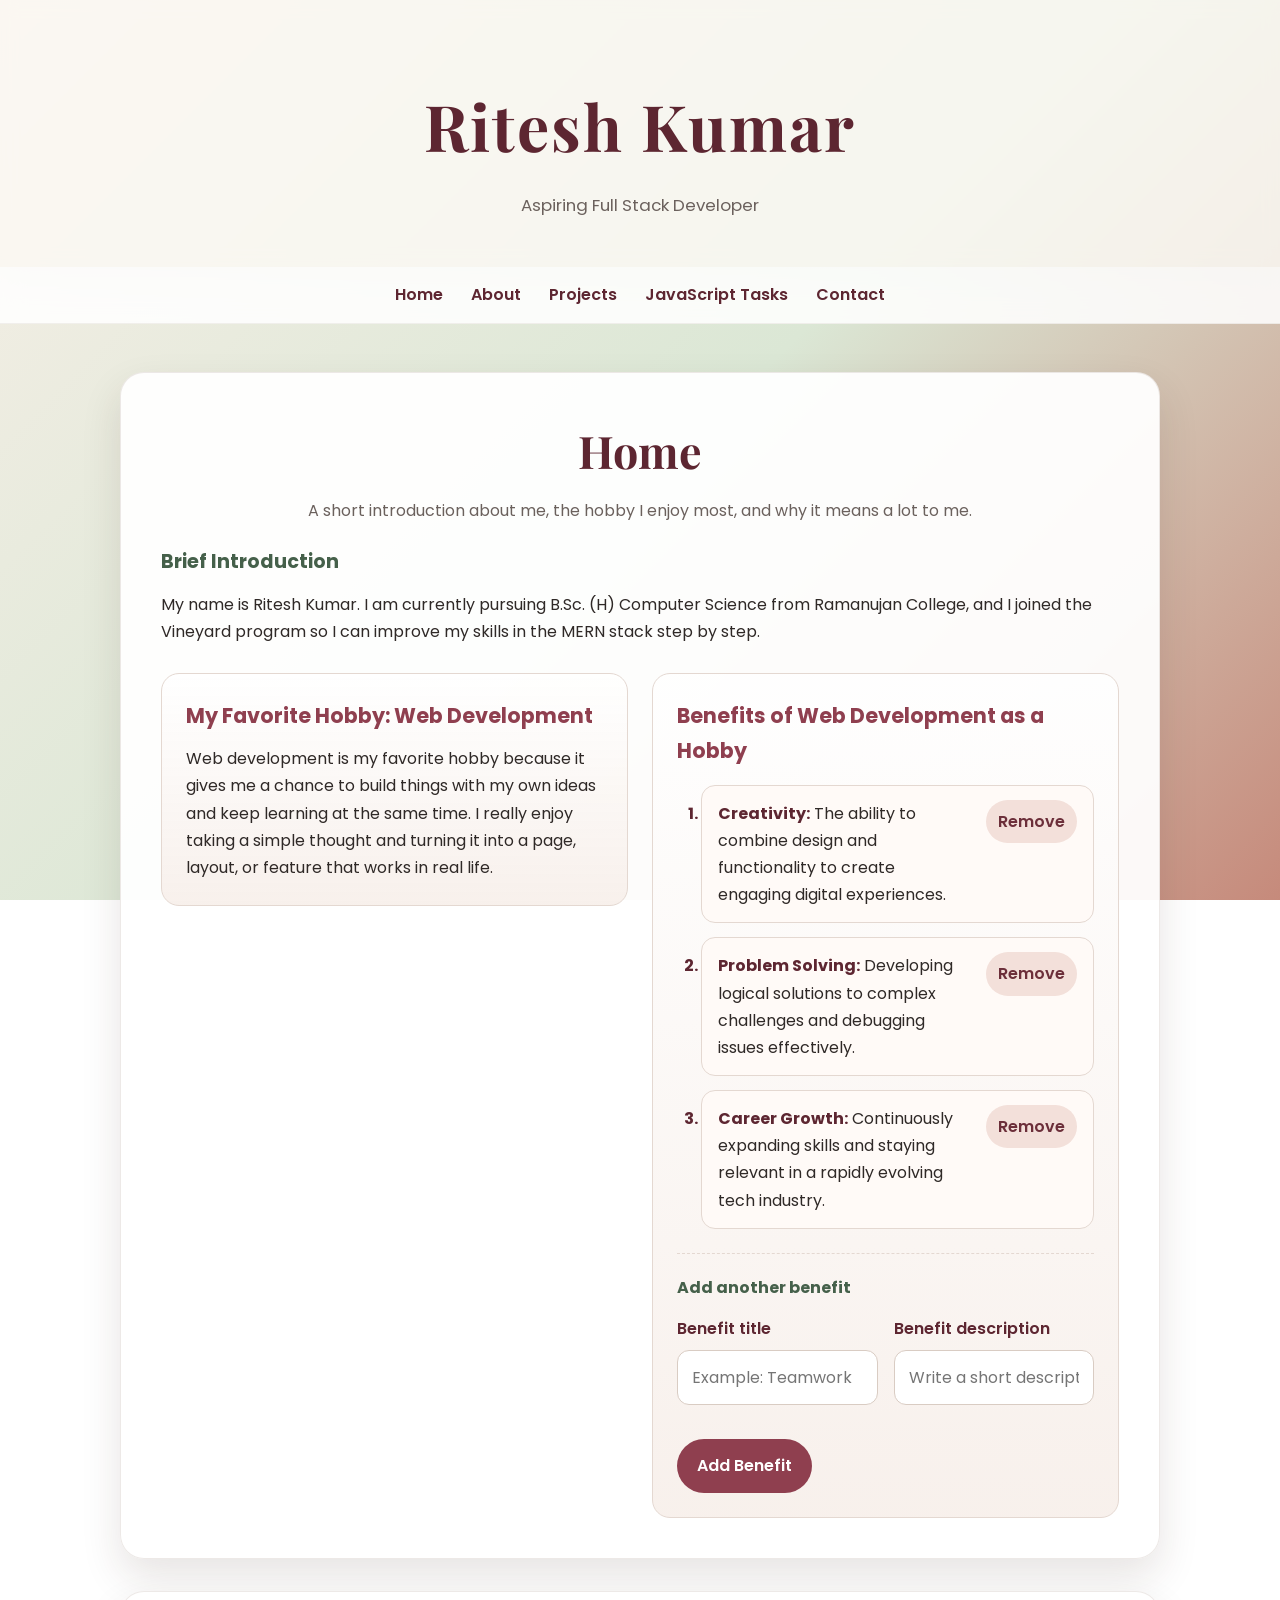
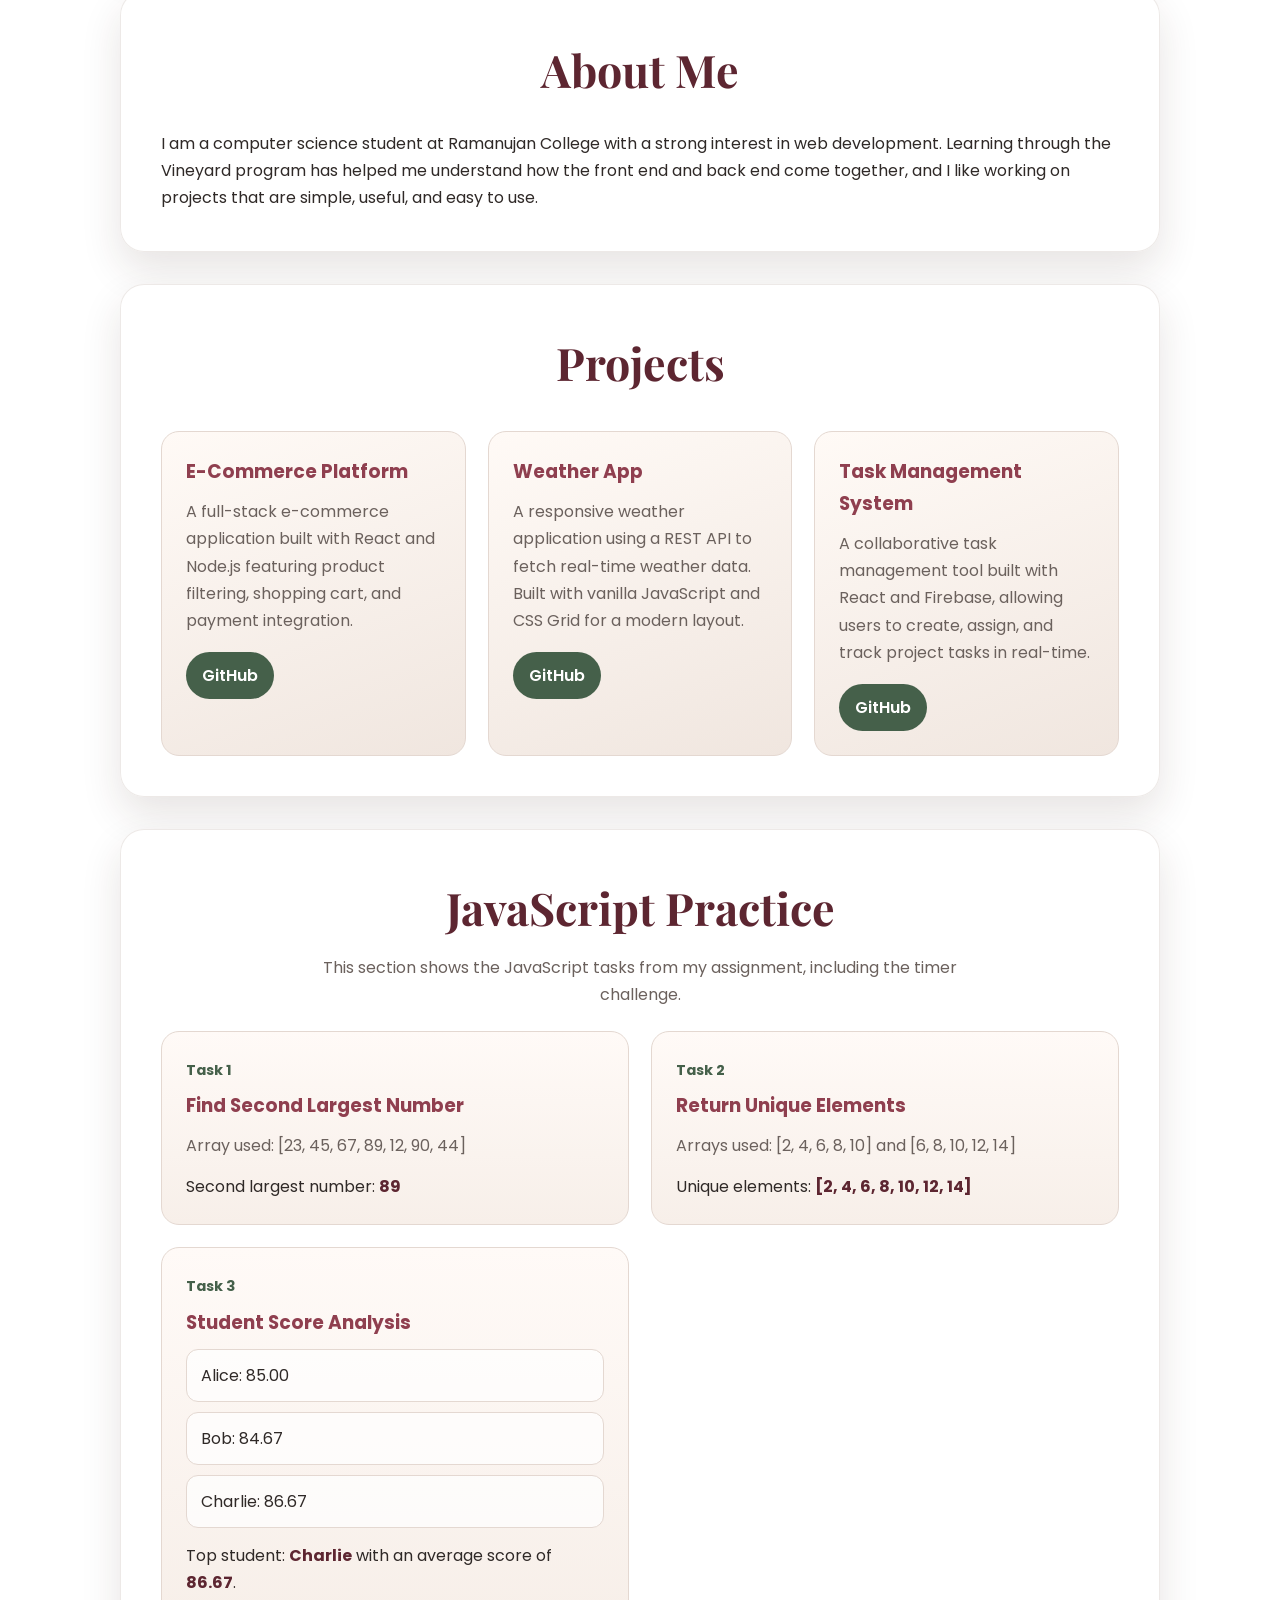
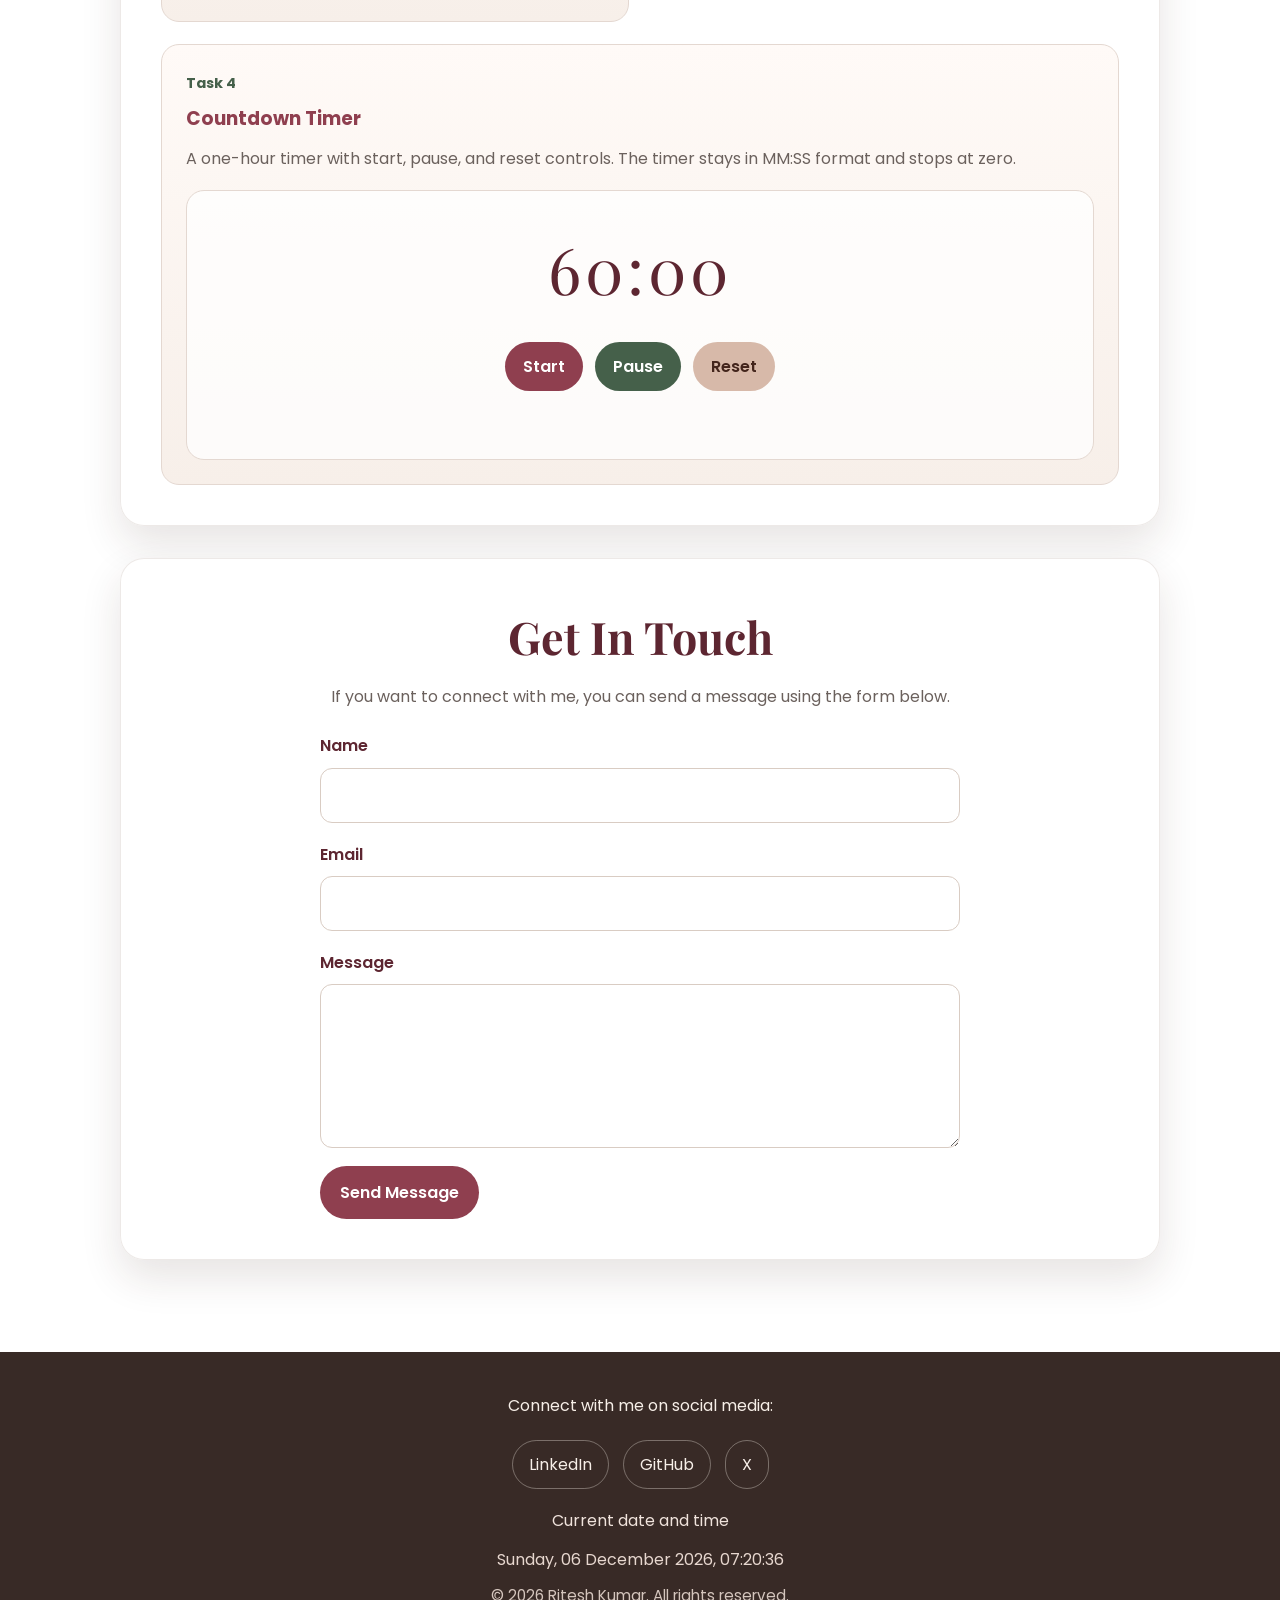
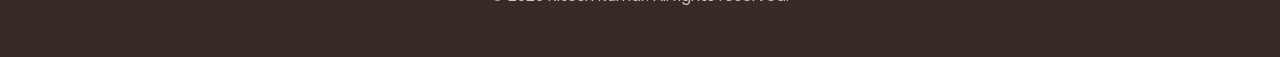
==== commit c700fdd3: "Add files via upload" ====
--- a/index.html
+++ b/index.html
@@ -1,603 +1,214 @@
-<!DOCTYPE html>
-<html lang="en">
-<head>
-    <meta charset="UTF-8">
-    <meta name="viewport" content="width=device-width, initial-scale=1.0">
-    <title>My Portfolio</title>
-    <link rel="stylesheet" href="style.css">
-    <link href="https://fonts.googleapis.com/css2?family=Poppins:wght@400;600;700&family=Playfair+Display:wght@700&display=swap" rel="stylesheet">
-</head>
-<body>
-    <header class="header">
-        <div class="container">
-            <h1 class="header-title">Ritesh kumar</h1>
-            <p class="header-tagline">Aspiring Full Stack Developer</p>
-        </div>
-    </header>
-
-   <nav class="navbar">
-        <div class="container">
-            <ul class="nav-links">
-                <li><a href="#home">Home</a></li>
-                <li><a href="#about">About</a></li>
-                <li><a href="#projects">Projects</a></li>
-                <li><a href="#contact">Contact</a></li>
-                <li><a href="#hobby">Hobby</a></li>
-                <li><a href="#task1">Second Largest</a></li>
-                <li><a href="#task2">Unique Elements</a></li>
-                <li><a href="#task3">Score Analysis</a></li>
-                <li><a href="#task4">Timer</a></li>
-            </ul>
-        </div>
-    </nav>
-    <main class="container">
-        <section id="home" class="home-section">
-            <h2 class="section-subtitle">Myself: Brief intro</h2>
-            <p>My name is Ritesh kumar. I am currently pursuing B.Sc (H) Computer Science from Ramanujan College. I have recently joined the Vineyard program to learn MERN stack.</p>
-            <h3>My Favorite Hobby: Web Development</h3>
-            <p>Web development is my favorite hobby because it allows me to create, innovate, and solve problems while continuously learning new skills. It offers unique professional and personal benefits that drive my passion for this field.</p>
-            <h3 id="benefits-heading">Benefits of Web Development as a Hobby:</h3>
-            <ol class="benefits-list" aria-labelledby="benefits-heading">
-                <li><strong>Creativity:</strong> The ability to combine design and functionality to create engaging digital experiences.</li>
-                <li><strong>Problem Solving:</strong> Developing logical solutions to complex challenges and debugging issues effectively.</li>
-                <li><strong>Career Growth:</strong> Continuously expanding skills and staying relevant in a rapidly evolving tech industry.</li>
-            </ol>
-        </section>
-        <section id="about" class="about-section">
-            <h2>About Me</h2>
-            <p>I am Ritesh kumar. I am a passionate and dedicated student pursuing a B.Sc (H) Computer Science degree at Ramanujan College. My journey in web development began with the Vineyard program, where I am currently learning the MERN stack. I enjoy solving problems and building applications that are both functional and user-friendly.</p>
-        </section>
-        <section id="projects" class="projects-section">
-            <h2>Projects</h2>
-            <div class="projects-grid">
-                <div class="project-card">
-                    <h3>E-Commerce Platform</h3>
-                    <p>A full-stack e-commerce application built with React and Node.js featuring product filtering, shopping cart, and payment integration.</p>
-                    <div class="project-links">
-                        <a href="https://github.com/noob-warrior" target="_blank" rel="noopener noreferrer">GitHub</a>
-                    </div>
-                </div>
-
-                <div class="project-card">
-                    <h3>Weather App</h3>
-                    <p>A responsive weather application using a REST API to fetch real-time weather data. Built with vanilla JavaScript and CSS Grid for a modern layout.</p>
-                    <div class="project-links">
-                        <a href="https://github.com/noob-warrior" target="_blank" rel="noopener noreferrer">GitHub</a>
-                    </div>
-                </div>
-
-                <div class="project-card">
-                    <h3>Task Management System</h3>
-                    <p>A collaborative task management tool built with React and Firebase, allowing users to create, assign, and track project tasks in real-time.</p>
-                    <div class="project-links">
-                        <a href="https://github.com" target="_blank" rel="noopener noreferrer">GitHub</a>
-                    </div>
-                </div>
-            </div>
-        </section>
-        <section id="contact" class="contact-section">
-            <h2>Get In Touch</h2>
-            <form class="contact-form" onsubmit="handleContactSubmit(event)">
-                <div class="form-group">
-                    <label for="name">Name</label>
-                    <input type="text" id="name" name="name" required>
-                </div>
-
-                <div class="form-group">
-                    <label for="email">Email</label>
-                    <input type="email" id="email" name="email" required>
-                </div>
-
-                <div class="form-group">
-                    <label for="message">Message</label>
-                    <textarea id="message" name="message" rows="5" required></textarea>
-                </div>
-
-                <button type="submit" class="submit-btn">Send Message</button>
-            </form>
-        </section>
-        <section id="hobby" class="hobby-section">
-            <h2>My Favorite Hobby</h2>
-            <p>Web development is my favorite hobby because it allows me to create, innovate, and solve problems while continuously learning new skills.</p>
-            <h3 id="hobby-benefits-heading">Benefits of Web Development:</h3>
-            <ol id="hobby-benefits-list">
-                <li><strong>1. Creativity:</strong> The ability to combine design and functionality to create engaging digital experiences. <button class="delete-btn">Delete</button></li>
-                <li><strong>2. Problem Solving:</strong> Developing logical solutions to complex challenges and debugging issues effectively. <button class="delete-btn">Delete</button></li>
-                <li><strong>3. Career Growth:</strong> Continuously expanding skills and staying relevant in a rapidly evolving tech industry. <button class="delete-btn">Delete</button></li>
-            </ol>
-            <div class="hobby-input">
-                <input type="text" id="hobby-input" placeholder="Add a new hobby benefit">
-                <button id="add-benefit-btn">Add Hobby</button>
-            </div>
-        </section>
-
-        <section id="tasks" class="tasks-section">
-            <h2>JavaScript Coding and Timer Challenge</h2>
-
-            <div class="task-card" id="task1">
-                <h3>Find Second Largest Number</h3>
-                <p><strong>Array:</strong> [25, 45, 67, 89, 12, 90, 44]</p>
-                <button class="task-btn" onclick="findSecondLargest()">Find Second Largest</button>
-                <div id="task1-result" class="result"></div>
-            </div>
-
-            <div class="task-card" id="task2">
-                <h3>Return Unique Elements</h3>
-                <p><strong>Array 1:</strong> [1, 2, 3, 4, 5]</p>
-                <p><strong>Array 2:</strong> [4, 5, 6, 7, 8]</p>
-                <button class="task-btn" onclick="getUniqueElements()">Get Unique Elements</button>
-                <div id="task2-result" class="result"></div>
-            </div>
-
-            <div class="task-card" id="task3">
-                <h3>Student Score Analysis</h3>
-                <p><strong>Students and their scores:</strong></p>
-                <div class="student-info">
-                    <p>Alice (age 22): Scores [78, 85, 92]</p>
-                    <p>Bob (age 20): Scores [88, 90, 76]</p>
-                    <p>Charlie (age 21): Scores [95, 80, 85]</p>
-                </div>
-                <button class="task-btn" onclick="analyzeScores()">Analyze Scores</button>
-                <div id="task3-result" class="result"></div>
-            </div>
-
-            <div class="task-card" id="task4">
-                <h3>Countdown Timer</h3>
-                <div class="timer-display" id="timer-display">01:00:00</div>
-                <div class="timer-controls">
-                    <button class="timer-btn" onclick="startTimer()">Start</button>
-                    <button class="timer-btn" onclick="pauseTimer()">Pause</button>
-                    <button class="timer-btn" onclick="resetTimer()">Reset</button>
-                </div>
-                <div id="timer-message" class="timer-message"></div>
-            </div>
-        </section>
-    <footer class="footer">
-        <div class="container">
-            <p>Connect with me on social media:</p>
-            <div class="social-links">
-                <a href="https://linkedin.com/in/ritesh-kumar-720854251" target="_blank" rel="noopener noreferrer" aria-label="LinkedIn">
-                    <span title="LinkedIn">🔗 LinkedIn</span>
-                </a>
-                <a href="https://github.com/noob-warrior" target="_blank" rel="noopener noreferrer" aria-label="GitHub">
-                    <span title="GitHub">💻 GitHub</span>
-                </a>
-                <a href="https://x.com/RiteshKuma6112" target="_blank" rel="noopener noreferrer" aria-label="Twitter">
-                    <span title="Twitter">🐦 Twitter</span>
-                </a>
-            </div>
-            <p class="copyright">&copy; 2026 Ritesh kumar. All rights reserved.</p>
-        </div>
-    </footer>
-
-    <script>
-        function handleContactSubmit(event) {
-            event.preventDefault();
-            alert('Thank you for your message! Your form has been submitted successfully.');
-        }
-
-        function findSecondLargest() {
-            const numbers = [25, 45, 67, 89, 12, 90, 44];
-            const descending = [...numbers].sort((a, b) => b - a);
-            // find 2nd
-            const result = descending[1];
-            document.getElementById('task1-result').textContent = `Second Largest: ${result}`;
-            console.log(`Second Largest Number: ${result}`);
-        }
-
-        function getUniqueElements() {
-            const firstSet = [1, 2, 3, 4, 5];
-            const secondSet = [4, 5, 6, 7, 8];
-            const all = [...firstSet, ...secondSet];
-            const uniqueOnly = [...new Set(all)];
-            document.getElementById('task2-result').textContent = `Unique Elements: [${uniqueOnly.join(', ')}]`;
-            console.log(`Unique Elements: [${uniqueOnly.join(', ')}]`);
-        }
-
-        function analyzeScores() {
-            const data = [
-                { name: 'Alice', age: 22, scores: [78, 85, 92] },
-                { name: 'Bob', age: 20, scores: [88, 90, 76] },
-                { name: 'Charlie', age: 21, scores: [95, 80, 85] }
-            ];
-
-            // calc avg
-            const withAverages = data.map(person => ({
-                name: person.name,
-                average: person.scores.reduce((sum, score) => sum + score, 0) / person.scores.length
-            }));
-
-            // get best
-            const best = withAverages.reduce((winner, person) => 
-                person.average > winner.average ? person : winner
-            );
-
-            const message = `Top Student: ${best.name} with an average score of ${best.average.toFixed(2)}`;
-            document.getElementById('task3-result').textContent = message;
-            console.log(message);
-        }
-
-        // timer vars
-        let timerInterval = null;
-        let remaining = 3600;
-
-        function startTimer() {
-            if (timerInterval) return; 
-            timerInterval = setInterval(() => {
-                if (remaining > 0) {
-                    remaining--;
-                    refreshDisplay();
-                } else {
-                    clearInterval(timerInterval);
-                    timerInterval = null;
-                    document.getElementById('timer-message').textContent = '⏰ Timer reached zero!';
-                }
-            }, 1000);
-        }
-
-        function pauseTimer() {
-            if (timerInterval) {
-                clearInterval(timerInterval);
-                timerInterval = null;
-            }
-        }
-
-        function resetTimer() {
-            clearInterval(timerInterval);
-            timerInterval = null;
-            remaining = 3600;
-            refreshDisplay();
-            document.getElementById('timer-message').textContent = '';
-        }
-
-        function refreshDisplay() {
-            const h = String(Math.floor(remaining / 3600)).padStart(2, '0');
-            const m = String(Math.floor((remaining % 3600) / 60)).padStart(2, '0');
-            const s = String(remaining % 60).padStart(2, '0');
-            document.getElementById('timer-display').textContent = `${h}:${m}:${s}`;
-        }
-
-        function setupDeleteButtons() {
-            const btns = document.querySelectorAll('.delete-btn');
-            btns.forEach(btn => {
-                const fresh = btn.cloneNode(true);
-                btn.parentElement.replaceChild(fresh, btn);
-                
-                fresh.addEventListener('click', function(e) {
-                    e.preventDefault();
-                    const li = fresh.parentElement;
-                    document.getElementById('hobby-benefits-list').removeChild(li);
-                    renumberList();
-                });
-            });
-        }
-
-        function renumberList() {
-            const list = document.getElementById('hobby-benefits-list');
-            Array.from(list.children).forEach((li, i) => {
-                const strong = li.querySelector('strong');
-                if (strong) {
-                    const text = strong.textContent;
-                    const name = text.split('. ').slice(1).join('. ');
-                    strong.textContent = `${i + 1}. ${name}`;
-                }
-            });
-        }
-
-        document.getElementById('add-benefit-btn').addEventListener('click', function(e) {
-            e.preventDefault();
-            const input = document.getElementById('hobby-input');
-            const list = document.getElementById('hobby-benefits-list');
-            const val = input.value.trim();
-
-            if (val) {
-                const li = document.createElement('li');
-                const count = list.children.length + 1;
-                const parts = val.split(':');
-                const heading = parts[0].trim();
-                const content = parts[1] ? parts[1].trim() : '';
-                
-                li.innerHTML = `<strong>${count}. ${heading}:</strong> ${content}`;
-
-                const btn = document.createElement('button');
-                btn.textContent = 'Delete';
-                btn.className = 'delete-btn';
-                btn.type = 'button';
-                btn.addEventListener('click', function(e) {
-                    e.preventDefault();
-                    li.remove();
-                    renumberList();
-                });
-
-                li.appendChild(btn);
-                list.appendChild(li);
-                input.value = '';
-            }
-        });
-
-        window.addEventListener('load', setupDeleteButtons);
-
-        function updateFooterTime() {
-            const footerEl = document.querySelector('.footer');
-            const now = new Date();
-            
-            const weekdays = ['Sunday', 'Monday', 'Tuesday', 'Wednesday', 'Thursday', 'Friday', 'Saturday'];
-            const monthNames = ['January', 'February', 'March', 'April', 'May', 'June', 'July', 'August', 'September', 'October', 'November', 'December'];
-            
-            const day = weekdays[now.getDay()];
-            const date = String(now.getDate()).padStart(2, '0');
-            const month = monthNames[now.getMonth()];
-            const year = now.getFullYear();
-            const hr = String(now.getHours()).padStart(2, '0');
-            const min = String(now.getMinutes()).padStart(2, '0');
-            const sec = String(now.getSeconds()).padStart(2, '0');
-            
-            const display = `${day}, ${date} ${month} ${year}, ${hr}:${min}:${sec}`;
-
-            let elem = document.getElementById('footer-time');
-            if (!elem) {
-                elem = document.createElement('p');
-                elem.id = 'footer-time';
-                footerEl.appendChild(elem);
-            }
-            elem.textContent = `Current Date and Time: ${display}`;
-        }
-
-        updateFooterTime();
-        setInterval(updateFooterTime, 1000);
-    </script>
-
-    <style>
-        .hobby-section {
-            text-align: center;
-            margin: 20px 0;
-        }
-
-        .hobby-section h2 {
-            font-family: 'Playfair Display', serif;
-            color: #2c3e50;
-        }
-
-        .hobby-section p {
-            font-family: 'Poppins', sans-serif;
-            color: #34495e;
-            margin-bottom: 20px;
-        }
-
-        .hobby-section ol {
-            list-style-type: decimal;
-            padding: 0;
-            margin: 0 auto;
-            max-width: 600px;
-            text-align: left;
-        }
-
-        .hobby-section li {
-            background: #f8f9fa;
-            border: 1px solid #ddd;
-            border-radius: 5px;
-            padding: 10px;
-            margin: 10px 0;
-            display: flex;
-            justify-content: space-between;
-            align-items: center;
-        }
-
-        .hobby-section .delete-btn {
-            background-color: #e74c3c;
-            color: white;
-            border: none;
-            border-radius: 3px;
-            padding: 5px 10px;
-            cursor: pointer;
-            margin-left: 10px;
-        }
-
-        .hobby-section .delete-btn:hover {
-            background-color: #c0392b;
-        }
-
-        .hobby-input {
-            margin-top: 20px;
-            display: flex;
-            justify-content: center;
-            align-items: center;
-            gap: 10px;
-        }
-
-        .hobby-input input {
-            padding: 10px;
-            width: 300px;
-            border: 1px solid #ddd;
-            border-radius: 5px;
-        }
-
-        .hobby-input button {
-            background-color: #27ae60;
-            color: white;
-            border: none;
-            border-radius: 5px;
-            padding: 10px 20px;
-            cursor: pointer;
-        }
-
-        .hobby-input button:hover {
-            background-color: #219150;
-        }
-
-        .tasks-section {
-            background: rgba(255, 255, 255, 0.95);
-        }
-
-        .tasks-section h2 {
-            font-family: 'Playfair Display', serif;
-            color: #667eea;
-            text-align: center;
-            margin-bottom: 20px;
-        }
-
-        .task-card {
-            background: #f8f9fa;
-            border: 2px solid #667eea;
-            border-radius: 8px;
-            padding: 20px;
-            margin-bottom: 25px;
-            box-shadow: 0 2px 8px rgba(0, 0, 0, 0.1);
-        }
-
-        .task-card h3 {
-            color: #667eea;
-            margin-bottom: 15px;
-        }
-
-        .task-card p {
-            color: #555;
-            margin-bottom: 10px;
-        }
-
-        .student-info {
-            background: white;
-            padding: 15px;
-            border-radius: 5px;
-            margin: 10px 0;
-        }
-
-        .student-info p {
-            margin: 8px 0;
-        }
-
-        .task-btn {
-            background: #667eea;
-            color: white;
-            padding: 12px 25px;
-            border: none;
-            border-radius: 5px;
-            cursor: pointer;
-            font-weight: 600;
-            font-size: 1rem;
-            transition: background 0.3s ease;
-            margin-top: 10px;
-        }
-
-        .task-btn:hover {
-            background: #764ba2;
-        }
-
-        .result {
-            background: #e8f5e9;
-            border-left: 4px solid #27ae60;
-            padding: 15px;
-            margin-top: 15px;
-            border-radius: 5px;
-            color: #2e7d32;
-            font-weight: 600;
-            display: none;
-        }
-
-        .result:not(:empty) {
-            display: block;
-        }
-
-        .timer-display {
-            font-size: 4rem;
-            color: #667eea;
-            text-align: center;
-            font-weight: bold;
-            font-family: 'Courier New', monospace;
-            margin: 30px 0;
-            letter-spacing: 5px;
-        }
-
-        .timer-controls {
-            display: flex;
-            justify-content: center;
-            gap: 15px;
-            flex-wrap: wrap;
-            margin: 20px 0;
-        }
-
-        .timer-btn {
-            background: #667eea;
-            color: white;
-            padding: 12px 25px;
-            border: none;
-            border-radius: 5px;
-            cursor: pointer;
-            font-weight: 600;
-            font-size: 1rem;
-            transition: background 0.3s ease;
-        }
-
-        .timer-btn:hover {
-            background: #764ba2;
-        }
-
-        .timer-message {
-            text-align: center;
-            color: #e74c3c;
-            font-weight: bold;
-            font-size: 1.2rem;
-            margin-top: 15px;
-        }
-
-        .footer {
-            background: rgba(0, 0, 0, 0.9);
-            color: white;
-            text-align: center;
-            padding: 50px 20px;
-            margin-top: 60px;
-        }
-
-        .footer p {
-            color: #ddd;
-            margin-bottom: 15px;
-            font-size: 1.1rem;
-        }
-
-        .footer p:first-child {
-            margin-bottom: 25px;
-        }
-
-        .social-links {
-            display: flex;
-            justify-content: center;
-            gap: 20px;
-            margin: 30px 0;
-            flex-wrap: wrap;
-        }
-
-        .social-links a {
-            color: #667eea;
-            text-decoration: none;
-            font-weight: 600;
-            font-size: 1rem;
-            transition: all 0.3s ease;
-            padding: 10px 20px;
-            border: 2px solid #667eea;
-            border-radius: 5px;
-            display: inline-block;
-        }
-
-        .social-links a:hover {
-            color: white;
-            border-color: white;
-            background: rgba(102, 126, 234, 0.1);
-            transform: scale(1.05);
-        }
-
-        .copyright {
-            font-size: 0.95rem;
-            color: #999;
-            margin-top: 20px;
-            border-top: 1px solid #444;
-            padding-top: 20px;
-        }
-
-        #footer-time {
-            font-size: 0.95rem;
-            color: #999;
-            margin-top: 10px;
-        }
-    </style>
-</body>
-</html>
+<!DOCTYPE html>
+<html lang="en">
+<head>
+    <meta charset="UTF-8">
+    <meta name="viewport" content="width=device-width, initial-scale=1.0">
+    <title>My Portfolio</title>
+    <link rel="stylesheet" href="style.css">
+    <link href="https://fonts.googleapis.com/css2?family=Poppins:wght@400;600;700&family=Playfair+Display:wght@700&display=swap" rel="stylesheet">
+</head>
+<body>
+    <header class="header">
+        <div class="container">
+            <h1 class="header-title">Ritesh Kumar</h1>
+            <p class="header-tagline">Aspiring Full Stack Developer</p>
+        </div>
+    </header>
+
+    <nav class="navbar">
+        <div class="container">
+            <ul class="nav-links">
+                <li><a href="#home">Home</a></li>
+                <li><a href="#about">About</a></li>
+                <li><a href="#projects">Projects</a></li>
+                <li><a href="#javascript-tasks">JavaScript Tasks</a></li>
+                <li><a href="#contact">Contact</a></li>
+            </ul>
+        </div>
+    </nav>
+
+    <main class="container page-main">
+        <section id="home" class="panel home-section" aria-labelledby="home-title">
+            <div class="section-heading">
+                <h2 id="home-title">Home</h2>
+                <p class="section-kicker">A short introduction about me, the hobby I enjoy most, and why it means a lot to me.</p>
+            </div>
+
+            <h3 class="section-subheading">Brief Introduction</h3>
+            <p>My name is Ritesh Kumar. I am currently pursuing B.Sc. (H) Computer Science from Ramanujan College, and I joined the Vineyard program so I can improve my skills in the MERN stack step by step.</p>
+
+            <div class="home-layout">
+                <article class="info-card" aria-labelledby="hobby-title">
+                    <h3 id="hobby-title">My Favorite Hobby: Web Development</h3>
+                    <p>Web development is my favorite hobby because it gives me a chance to build things with my own ideas and keep learning at the same time. I really enjoy taking a simple thought and turning it into a page, layout, or feature that works in real life.</p>
+                </article>
+
+                <article class="info-card" aria-labelledby="benefits-title">
+                    <h3 id="benefits-title">Benefits of Web Development as a Hobby</h3>
+                    <ol id="benefits-list" class="benefits-list">
+                        <li class="benefit-item">
+                            <div class="benefit-shell">
+                                <span class="benefit-copy"><strong>Creativity:</strong> The ability to combine design and functionality to create engaging digital experiences.</span>
+                                <button type="button" class="delete-btn" aria-label="Remove Creativity benefit">Remove</button>
+                            </div>
+                        </li>
+                        <li class="benefit-item">
+                            <div class="benefit-shell">
+                                <span class="benefit-copy"><strong>Problem Solving:</strong> Developing logical solutions to complex challenges and debugging issues effectively.</span>
+                                <button type="button" class="delete-btn" aria-label="Remove Problem Solving benefit">Remove</button>
+                            </div>
+                        </li>
+                        <li class="benefit-item">
+                            <div class="benefit-shell">
+                                <span class="benefit-copy"><strong>Career Growth:</strong> Continuously expanding skills and staying relevant in a rapidly evolving tech industry.</span>
+                                <button type="button" class="delete-btn" aria-label="Remove Career Growth benefit">Remove</button>
+                            </div>
+                        </li>
+                    </ol>
+
+                    <form id="benefit-form" class="benefit-form" aria-labelledby="benefit-form-title">
+                        <h4 id="benefit-form-title">Add another benefit</h4>
+                        <div class="benefit-form-grid">
+                            <div class="form-group">
+                                <label for="benefit-title">Benefit title</label>
+                                <input type="text" id="benefit-title" name="benefitTitle" placeholder="Example: Teamwork" required>
+                            </div>
+                            <div class="form-group">
+                                <label for="benefit-description">Benefit description</label>
+                                <input type="text" id="benefit-description" name="benefitDescription" placeholder="Write a short description" required>
+                            </div>
+                        </div>
+                        <button type="submit" class="submit-btn benefit-btn">Add Benefit</button>
+                    </form>
+                </article>
+            </div>
+        </section>
+
+        <section id="about" class="panel about-section" aria-labelledby="about-title">
+            <div class="section-heading">
+                <h2 id="about-title">About Me</h2>
+            </div>
+            <p>I am a computer science student at Ramanujan College with a strong interest in web development. Learning through the Vineyard program has helped me understand how the front end and back end come together, and I like working on projects that are simple, useful, and easy to use.</p>
+        </section>
+
+        <section id="projects" class="panel projects-section" aria-labelledby="projects-title">
+            <div class="section-heading">
+                <h2 id="projects-title">Projects</h2>
+            </div>
+            <div class="projects-grid">
+                <article class="project-card">
+                    <h3>E-Commerce Platform</h3>
+                    <p>A full-stack e-commerce application built with React and Node.js featuring product filtering, shopping cart, and payment integration.</p>
+                    <div class="project-links">
+                        <a href="https://github.com/noob-warrior" target="_blank" rel="noopener noreferrer">GitHub</a>
+                    </div>
+                </article>
+
+                <article class="project-card">
+                    <h3>Weather App</h3>
+                    <p>A responsive weather application using a REST API to fetch real-time weather data. Built with vanilla JavaScript and CSS Grid for a modern layout.</p>
+                    <div class="project-links">
+                        <a href="https://github.com/noob-warrior" target="_blank" rel="noopener noreferrer">GitHub</a>
+                    </div>
+                </article>
+
+                <article class="project-card">
+                    <h3>Task Management System</h3>
+                    <p>A collaborative task management tool built with React and Firebase, allowing users to create, assign, and track project tasks in real-time.</p>
+                    <div class="project-links">
+                        <a href="https://github.com" target="_blank" rel="noopener noreferrer">GitHub</a>
+                    </div>
+                </article>
+            </div>
+        </section>
+
+        <section id="javascript-tasks" class="panel js-section" aria-labelledby="js-title">
+            <div class="section-heading">
+                <h2 id="js-title">JavaScript Practice</h2>
+                <p class="section-kicker">This section shows the JavaScript tasks from my assignment, including the timer challenge.</p>
+            </div>
+
+            <div class="task-grid">
+                <article class="task-card" aria-labelledby="task-one-title">
+                    <p class="task-label">Task 1</p>
+                    <h3 id="task-one-title">Find Second Largest Number</h3>
+                    <p class="task-note">Array used: [23, 45, 67, 89, 12, 90, 44]</p>
+                    <p class="task-output">Second largest number: <strong id="second-largest-output"></strong></p>
+                </article>
+
+                <article class="task-card" aria-labelledby="task-two-title">
+                    <p class="task-label">Task 2</p>
+                    <h3 id="task-two-title">Return Unique Elements</h3>
+                    <p class="task-note">Arrays used: [2, 4, 6, 8, 10] and [6, 8, 10, 12, 14]</p>
+                    <p class="task-output">Unique elements: <strong id="unique-elements-output"></strong></p>
+                </article>
+
+                <article class="task-card" aria-labelledby="task-three-title">
+                    <p class="task-label">Task 3</p>
+                    <h3 id="task-three-title">Student Score Analysis</h3>
+                    <ul id="student-average-list" class="result-list"></ul>
+                    <p id="top-student-output" class="task-output"></p>
+                </article>
+
+                <article class="task-card timer-card" aria-labelledby="task-four-title">
+                    <p class="task-label">Task 4</p>
+                    <h3 id="task-four-title">Countdown Timer</h3>
+                    <p class="task-note">A one-hour timer with start, pause, and reset controls. The timer stays in MM:SS format and stops at zero.</p>
+
+                    <div class="timer-box">
+                        <p id="timer-display" class="timer-display" aria-live="polite">60:00</p>
+                        <div class="timer-controls">
+                            <button type="button" class="timer-btn" id="start-timer-btn">Start</button>
+                            <button type="button" class="timer-btn timer-btn-alt" id="pause-timer-btn">Pause</button>
+                            <button type="button" class="timer-btn timer-btn-light" id="reset-timer-btn">Reset</button>
+                        </div>
+                        <p id="timer-message" class="timer-message" aria-live="polite"></p>
+                    </div>
+                </article>
+            </div>
+        </section>
+
+        <section id="contact" class="panel contact-section" aria-labelledby="contact-title">
+            <div class="section-heading">
+                <h2 id="contact-title">Get In Touch</h2>
+                <p class="contact-copy">If you want to connect with me, you can send a message using the form below.</p>
+            </div>
+
+            <form id="contact-form" class="contact-form">
+                <div class="form-group">
+                    <label for="name">Name</label>
+                    <input type="text" id="name" name="name" required>
+                </div>
+
+                <div class="form-group">
+                    <label for="email">Email</label>
+                    <input type="email" id="email" name="email" required>
+                </div>
+
+                <div class="form-group">
+                    <label for="message">Message</label>
+                    <textarea id="message" name="message" rows="5" required></textarea>
+                </div>
+
+                <button type="submit" class="submit-btn">Send Message</button>
+            </form>
+        </section>
+    </main>
+
+    <footer class="footer">
+        <div class="container footer-inner">
+            <p>Connect with me on social media:</p>
+            <div class="social-links">
+                <a href="https://linkedin.com/in/ritesh-kumar-720854251" target="_blank" rel="noopener noreferrer" aria-label="LinkedIn">LinkedIn</a>
+                <a href="https://github.com/noob-warrior" target="_blank" rel="noopener noreferrer" aria-label="GitHub">GitHub</a>
+                <a href="https://x.com/RiteshKuma6112" target="_blank" rel="noopener noreferrer" aria-label="X">X</a>
+            </div>
+            <p class="footer-time-label">Current date and time</p>
+            <p id="footer-time" class="footer-time" aria-live="polite"></p>
+            <p class="copyright">&copy; 2026 Ritesh Kumar. All rights reserved.</p>
+        </div>
+    </footer>
+
+    <script src="script.js"></script>
+</body>
+</html>
--- a/style.css
+++ b/style.css
@@ -1,400 +1,558 @@
-* {
-    margin: 0;
-    padding: 0;
-    box-sizing: border-box;
-}
-
-body {
-    font-family: 'Poppins', sans-serif;
-    background: linear-gradient(135deg, #f5f7fa 0%, #667eea 60%, #764ba2 100%);
-    background-attachment: fixed;
-    color: #333;
-    line-height: 1.6;
-}
-
-.container {
-    max-width: 1000px;
-    margin: 0 auto;
-    padding: 0 20px;
-}
-
-.header {
-    background: rgba(255, 255, 255, 0.95);
-    padding: 60px 0 40px;
-    text-align: center;
-    box-shadow: 0 4px 6px rgba(0, 0, 0, 0.1);
-}
-
-.header-title {
-    font-family: 'Playfair Display', serif;
-    font-size: 3rem;
-    color: #667eea;
-    margin-bottom: 10px;
-}
-
-.header-tagline {
-    font-size: 1.2rem;
-    color: #666;
-    font-weight: 400;
-}
-
-.navbar {
-    background: rgba(255, 255, 255, 0.9);
-    padding: 15px 0;
-    position: sticky;
-    top: 0;
-    box-shadow: 0 2px 4px rgba(0, 0, 0, 0.1);
-    z-index: 100;
-}
-
-.nav-links {
-    display: flex;
-    justify-content: center;
-    list-style: none;
-    gap: 40px;
-    flex-wrap: wrap;
-}
-
-.nav-links a {
-    text-decoration: none;
-    color: #667eea;
-    font-weight: 600;
-    font-size: 1rem;
-    transition: color 0.3s ease;
-}
-
-.nav-links a:hover {
-    color: #764ba2;
-}
-
-main {
-    padding: 60px 20px;
-}
-
-section {
-    background: rgba(255, 255, 255, 0.95);
-    margin-bottom: 40px;
-    padding: 50px;
-    border-radius: 10px;
-    box-shadow: 0 4px 15px rgba(0, 0, 0, 0.2);
-}
-
-section h2 {
-    font-family: 'Playfair Display', serif;
-    font-size: 2.5rem;
-    color: #667eea;
-    margin-bottom: 30px;
-    text-align: center;
-}
-
-section h3 {
-    font-size: 1.5rem;
-    color: #764ba2;
-    margin: 30px 0 15px 0;
-}
-
-section p {
-    font-size: 1.1rem;
-    color: #555;
-    margin-bottom: 15px;
-}
-
-.home-section {
-    margin-top: 40px;
-}
-
-.section-subtitle {
-    font-family: 'Playfair Display', serif;
-    font-size: 2rem;
-    color: #667eea;
-    margin-bottom: 20px;
-    text-align: center;
-}
-
-.benefits-list {
-    margin-left: 20px;
-    margin-top: 20px;
-}
-
-.benefits-list li {
-    font-size: 1rem;
-    color: #555;
-    margin-bottom: 15px;
-    line-height: 1.8;
-}
-
-.about-section {
-    background: rgba(255, 255, 255, 0.95);
-}
-
-.projects-section {
-    background: rgba(255, 255, 255, 0.95);
-}
-
-.projects-grid {
-    display: grid;
-    grid-template-columns: repeat(auto-fit, minmax(300px, 1fr));
-    gap: 30px;
-    margin-top: 30px;
-}
-
-.project-card {
-    background: linear-gradient(135deg, #f5f7fa 0%, #c3cfe2 100%);
-    padding: 30px;
-    border-radius: 8px;
-    border-left: 5px solid #667eea;
-    transition: transform 0.3s ease, box-shadow 0.3s ease;
-    box-shadow: 0 2px 8px rgba(0, 0, 0, 0.1);
-}
-
-.project-card:hover {
-    transform: translateY(-5px);
-    box-shadow: 0 8px 20px rgba(0, 0, 0, 0.2);
-}
-
-.project-card h3 {
-    color: #667eea;
-    margin-bottom: 15px;
-    margin-top: 0;
-}
-
-.project-card p {
-    color: #555;
-    font-size: 0.95rem;
-    margin-bottom: 20px;
-}
-
-.project-links {
-    display: flex;
-    gap: 15px;
-}
-
-.project-links a {
-    display: inline-block;
-    background: #667eea;
-    color: white;
-    padding: 10px 20px;
-    border-radius: 5px;
-    text-decoration: none;
-    font-weight: 600;
-    transition: background 0.3s ease;
-}
-
-.project-links a:hover {
-    background: #764ba2;
-}
-
-.contact-section {
-    background: rgba(255, 255, 255, 0.95);
-}
-
-.contact-form {
-    max-width: 600px;
-    margin: 30px auto;
-    display: flex;
-    flex-direction: column;
-}
-
-.form-group {
-    margin-bottom: 25px;
-    display: flex;
-    flex-direction: column;
-}
-
-.form-group label {
-    font-weight: 600;
-    color: #667eea;
-    margin-bottom: 8px;
-    font-size: 1rem;
-}
-
-.form-group input,
-.form-group textarea {
-    padding: 12px 15px;
-    border: 2px solid #ddd;
-    border-radius: 5px;
-    font-family: 'Poppins', sans-serif;
-    font-size: 1rem;
-    transition: border-color 0.3s ease;
-}
-
-.form-group input:focus,
-.form-group textarea:focus {
-    outline: none;
-    border-color: #667eea;
-    box-shadow: 0 0 5px rgba(102, 126, 234, 0.3);
-}
-
-.submit-btn {
-    background: #667eea;
-    color: white;
-    padding: 15px 30px;
-    border: none;
-    border-radius: 5px;
-    font-weight: 600;
-    font-size: 1.1rem;
-    cursor: pointer;
-    transition: background 0.3s ease, transform 0.2s ease;
-    font-family: 'Poppins', sans-serif;
-}
-
-.submit-btn:hover {
-    background: #764ba2;
-    transform: scale(1.02);
-}
-
-.footer {
-    background: rgba(0, 0, 0, 0.8);
-    color: white;
-    text-align: center;
-    padding: 40px 20px;
-    margin-top: 60px;
-}
-
-.footer p {
-    color: white;
-    margin-bottom: 15px;
-}
-
-.social-links {
-    display: flex;
-    justify-content: center;
-    gap: 20px;
-    margin: 20px 0;
-    flex-wrap: wrap;
-}
-
-.social-links a {
-    color: #667eea;
-    text-decoration: none;
-    font-weight: 600;
-    font-size: 1rem;
-    transition: color 0.3s ease;
-    padding: 5px 15px;
-    border: 2px solid #667eea;
-    border-radius: 5px;
-}
-
-.social-links a:hover {
-    color: white;
-    border-color: white;
-}
-
-.copyright {
-    font-size: 0.9rem;
-    color: #aaa;
-    margin-top: 20px;
-}
-
-@media (max-width: 768px) {
-    .header-title {
-        font-size: 2rem;
-    }
-
-    .header-tagline {
-        font-size: 1rem;
-    }
-
-    .nav-links {
-        gap: 20px;
-    }
-
-    .nav-links a {
-        font-size: 0.9rem;
-    }
-
-    section {
-        padding: 30px 20px;
-        margin-bottom: 30px;
-    }
-
-    section h2 {
-        font-size: 2rem;
-    }
-
-    section h3 {
-        font-size: 1.3rem;
-    }
-
-    .projects-grid {
-        grid-template-columns: 1fr;
-        gap: 20px;
-    }
-
-    .project-card {
-        padding: 20px;
-    }
-
-    .social-links {
-        gap: 10px;
-    }
-
-    .social-links a {
-        padding: 5px 10px;
-        font-size: 0.9rem;
-    }
-}
-
-@media (max-width: 480px) {
-    .header {
-        padding: 40px 0 30px;
-    }
-
-    .header-title {
-        font-size: 1.5rem;
-    }
-
-    .header-tagline {
-        font-size: 0.9rem;
-    }
-
-    .nav-links {
-        flex-direction: column;
-        gap: 15px;
-    }
-
-    .nav-links a {
-        display: block;
-    }
-
-    main {
-        padding: 30px 10px;
-    }
-
-    section {
-        padding: 20px 15px;
-    }
-
-    section h2 {
-        font-size: 1.5rem;
-    }
-
-    section h3 {
-        font-size: 1.2rem;
-    }
-
-    section p {
-        font-size: 0.95rem;  
-    }
-
-    .benefits-list li {
-        font-size: 0.9rem;
-    }
-
-    .project-links {
-        flex-direction: column;
-    }
-
-    .project-links a {
-        text-align: center;
-    }
-
-    .submit-btn {
-        font-size: 1rem;
-        padding: 12px 20px;
-    }
-
-    .footer {
-        padding: 30px 15px;
-    }
-}
+:root {
+    --page-bg: linear-gradient(135deg, #f7efe7 0%, #dbe7d5 52%, #c68a7b 100%);
+    --panel-bg: rgba(255, 255, 255, 0.94);
+    --panel-border: rgba(107, 76, 59, 0.12);
+    --text: #2f2927;
+    --muted: #6b615d;
+    --accent: #8f3f4f;
+    --accent-dark: #5d2631;
+    --accent-soft: #f3e0da;
+    --secondary: #45604a;
+    --line: #e4d8d1;
+    --shadow: 0 18px 40px rgba(61, 37, 28, 0.12);
+}
+
+* {
+    margin: 0;
+    padding: 0;
+    box-sizing: border-box;
+}
+
+html {
+    scroll-behavior: smooth;
+}
+
+body {
+    font-family: "Poppins", sans-serif;
+    background: var(--page-bg);
+    background-attachment: fixed;
+    color: var(--text);
+    line-height: 1.7;
+}
+
+a {
+    color: inherit;
+}
+
+.container {
+    width: min(100%, 1040px);
+    margin: 0 auto;
+    padding: 0 20px;
+}
+
+.header {
+    padding: 72px 0 48px;
+    text-align: center;
+    background: rgba(252, 249, 245, 0.82);
+    backdrop-filter: blur(8px);
+    box-shadow: 0 10px 30px rgba(61, 37, 28, 0.08);
+}
+
+.header-title {
+    font-family: "Playfair Display", serif;
+    font-size: clamp(2.4rem, 6vw, 4rem);
+    color: var(--accent-dark);
+    letter-spacing: 0.03em;
+    margin-bottom: 10px;
+}
+
+.header-tagline {
+    color: var(--muted);
+    font-size: 1.05rem;
+}
+
+.navbar {
+    position: sticky;
+    top: 0;
+    z-index: 10;
+    background: rgba(255, 255, 255, 0.86);
+    backdrop-filter: blur(12px);
+    border-bottom: 1px solid rgba(107, 76, 59, 0.08);
+}
+
+.navbar .container {
+    padding-top: 14px;
+    padding-bottom: 14px;
+}
+
+.nav-links {
+    list-style: none;
+    display: flex;
+    justify-content: center;
+    gap: 28px;
+    flex-wrap: wrap;
+}
+
+.nav-links a {
+    text-decoration: none;
+    font-weight: 600;
+    color: var(--accent-dark);
+    padding-bottom: 4px;
+    border-bottom: 2px solid transparent;
+    transition: color 0.2s ease, border-color 0.2s ease;
+}
+
+.nav-links a:hover,
+.nav-links a:focus-visible {
+    color: var(--secondary);
+    border-color: var(--secondary);
+    outline: none;
+}
+
+.page-main {
+    padding: 48px 0 60px;
+}
+
+.panel {
+    background: var(--panel-bg);
+    border: 1px solid var(--panel-border);
+    border-radius: 24px;
+    padding: 40px;
+    margin-bottom: 32px;
+    box-shadow: var(--shadow);
+}
+
+.section-heading {
+    margin-bottom: 22px;
+}
+
+.section-heading h2 {
+    font-family: "Playfair Display", serif;
+    font-size: clamp(2rem, 4vw, 2.8rem);
+    color: var(--accent-dark);
+    text-align: center;
+    margin-bottom: 8px;
+}
+
+.section-kicker,
+.contact-copy {
+    max-width: 680px;
+    margin: 0 auto;
+    text-align: center;
+    color: var(--muted);
+}
+
+.section-subheading {
+    font-size: 1.2rem;
+    color: var(--secondary);
+    margin-bottom: 12px;
+}
+
+.home-layout {
+    display: grid;
+    grid-template-columns: repeat(2, minmax(0, 1fr));
+    gap: 24px;
+    margin-top: 28px;
+    align-items: start;
+}
+
+.info-card {
+    background: linear-gradient(180deg, rgba(255, 255, 255, 0.82), rgba(247, 239, 234, 0.92));
+    border: 1px solid var(--line);
+    border-radius: 18px;
+    padding: 24px;
+}
+
+.info-card h3 {
+    font-size: 1.3rem;
+    color: var(--accent);
+    margin-bottom: 12px;
+}
+
+.benefits-list {
+    margin: 16px 0 0 24px;
+}
+
+.benefit-item {
+    margin-bottom: 14px;
+}
+
+.benefit-item::marker {
+    font-weight: 700;
+    color: var(--accent-dark);
+}
+
+.benefit-shell {
+    display: flex;
+    justify-content: space-between;
+    align-items: flex-start;
+    gap: 16px;
+    padding: 14px 16px;
+    border: 1px solid var(--line);
+    border-radius: 14px;
+    background: #fffaf7;
+}
+
+.benefit-copy {
+    color: var(--text);
+}
+
+.benefit-copy strong {
+    color: var(--accent-dark);
+}
+
+.delete-btn {
+    border: none;
+    background: var(--accent-soft);
+    color: #6c2f3a;
+    padding: 8px 12px;
+    border-radius: 999px;
+    font: inherit;
+    font-weight: 600;
+    cursor: pointer;
+    white-space: nowrap;
+    transition: background 0.2s ease, transform 0.2s ease;
+}
+
+.delete-btn:hover,
+.delete-btn:focus-visible {
+    background: #eac7c0;
+    transform: translateY(-1px);
+    outline: none;
+}
+
+.benefit-form {
+    margin-top: 24px;
+    padding-top: 20px;
+    border-top: 1px dashed var(--line);
+}
+
+.benefit-form h4 {
+    font-size: 1rem;
+    color: var(--secondary);
+    margin-bottom: 14px;
+}
+
+.benefit-form-grid {
+    display: grid;
+    grid-template-columns: repeat(2, minmax(0, 1fr));
+    gap: 16px;
+}
+
+.projects-grid {
+    display: grid;
+    grid-template-columns: repeat(auto-fit, minmax(240px, 1fr));
+    gap: 22px;
+    margin-top: 30px;
+}
+
+.project-card {
+    background: linear-gradient(160deg, #fffaf6 0%, #f0e6df 100%);
+    border: 1px solid var(--line);
+    border-radius: 18px;
+    padding: 24px;
+}
+
+.project-card h3 {
+    color: var(--accent);
+    margin-bottom: 10px;
+}
+
+.project-card p {
+    color: var(--muted);
+    margin-bottom: 18px;
+}
+
+.project-links a {
+    display: inline-block;
+    text-decoration: none;
+    background: var(--secondary);
+    color: #fff;
+    padding: 10px 16px;
+    border-radius: 999px;
+    font-weight: 600;
+    transition: background 0.2s ease;
+}
+
+.project-links a:hover,
+.project-links a:focus-visible {
+    background: #2f4736;
+    outline: none;
+}
+
+.task-grid {
+    display: grid;
+    grid-template-columns: repeat(2, minmax(0, 1fr));
+    gap: 22px;
+}
+
+.task-card {
+    background: linear-gradient(180deg, #fffaf7 0%, #f7efe9 100%);
+    border: 1px solid var(--line);
+    border-radius: 18px;
+    padding: 24px;
+}
+
+.task-label {
+    display: inline-block;
+    color: var(--secondary);
+    font-weight: 700;
+    font-size: 0.9rem;
+    margin-bottom: 8px;
+}
+
+.task-card h3 {
+    color: var(--accent);
+    margin-bottom: 10px;
+}
+
+.task-note {
+    color: var(--muted);
+    margin-bottom: 14px;
+}
+
+.task-output {
+    color: var(--text);
+}
+
+.task-output strong {
+    color: var(--accent-dark);
+}
+
+.result-list {
+    list-style: none;
+    margin-bottom: 14px;
+}
+
+.result-list li {
+    background: rgba(255, 255, 255, 0.74);
+    border: 1px solid var(--line);
+    border-radius: 12px;
+    padding: 12px 14px;
+    margin-bottom: 10px;
+}
+
+.timer-card {
+    grid-column: 1 / -1;
+}
+
+.timer-box {
+    background: rgba(255, 255, 255, 0.75);
+    border: 1px solid var(--line);
+    border-radius: 18px;
+    padding: 24px;
+    margin-top: 18px;
+    text-align: center;
+}
+
+.timer-display {
+    font-family: "Playfair Display", serif;
+    font-size: clamp(2.4rem, 7vw, 4rem);
+    color: var(--accent-dark);
+    letter-spacing: 0.06em;
+    margin-bottom: 18px;
+}
+
+.timer-controls {
+    display: flex;
+    justify-content: center;
+    gap: 12px;
+    flex-wrap: wrap;
+}
+
+.timer-btn {
+    border: none;
+    background: var(--accent);
+    color: #fff;
+    padding: 11px 18px;
+    border-radius: 999px;
+    font: inherit;
+    font-weight: 600;
+    cursor: pointer;
+    transition: background 0.2s ease, transform 0.2s ease;
+}
+
+.timer-btn:hover,
+.timer-btn:focus-visible {
+    background: var(--accent-dark);
+    transform: translateY(-1px);
+    outline: none;
+}
+
+.timer-btn-alt {
+    background: var(--secondary);
+}
+
+.timer-btn-alt:hover,
+.timer-btn-alt:focus-visible {
+    background: #2f4736;
+}
+
+.timer-btn-light {
+    background: #d7b9a9;
+    color: #43251c;
+}
+
+.timer-btn-light:hover,
+.timer-btn-light:focus-visible {
+    background: #c89f8b;
+}
+
+.timer-message {
+    min-height: 28px;
+    margin-top: 16px;
+    color: var(--accent-dark);
+    font-weight: 600;
+}
+
+.contact-form {
+    max-width: 640px;
+    margin: 0 auto;
+}
+
+.form-group {
+    display: flex;
+    flex-direction: column;
+    gap: 8px;
+    margin-bottom: 18px;
+}
+
+.form-group label {
+    font-weight: 600;
+    color: var(--accent-dark);
+}
+
+.form-group input,
+.form-group textarea {
+    border: 1px solid #d9ccc3;
+    border-radius: 12px;
+    padding: 13px 14px;
+    font: inherit;
+    color: var(--text);
+    background: #fff;
+    transition: border-color 0.2s ease, box-shadow 0.2s ease;
+}
+
+.form-group input:focus,
+.form-group textarea:focus {
+    outline: none;
+    border-color: var(--accent);
+    box-shadow: 0 0 0 4px rgba(143, 63, 79, 0.12);
+}
+
+.form-group textarea {
+    min-height: 140px;
+    resize: vertical;
+}
+
+.submit-btn {
+    border: none;
+    background: var(--accent);
+    color: #fff;
+    padding: 13px 20px;
+    border-radius: 999px;
+    font: inherit;
+    font-weight: 600;
+    cursor: pointer;
+    transition: background 0.2s ease, transform 0.2s ease, box-shadow 0.2s ease;
+}
+
+.submit-btn:hover,
+.submit-btn:focus-visible {
+    background: var(--accent-dark);
+    transform: translateY(-1px);
+    box-shadow: 0 12px 22px rgba(93, 38, 49, 0.18);
+    outline: none;
+}
+
+.benefit-btn {
+    margin-top: 16px;
+}
+
+.footer {
+    background: rgba(40, 24, 20, 0.92);
+    color: #f7efe8;
+    padding: 40px 0 48px;
+}
+
+.footer-inner {
+    text-align: center;
+}
+
+.social-links {
+    display: flex;
+    justify-content: center;
+    gap: 14px;
+    flex-wrap: wrap;
+    margin: 20px 0 18px;
+}
+
+.social-links a {
+    text-decoration: none;
+    color: #f7efe8;
+    border: 1px solid rgba(247, 239, 232, 0.35);
+    padding: 10px 16px;
+    border-radius: 999px;
+    transition: background 0.2s ease, border-color 0.2s ease;
+}
+
+.social-links a:hover,
+.social-links a:focus-visible {
+    background: rgba(247, 239, 232, 0.12);
+    border-color: rgba(247, 239, 232, 0.7);
+    outline: none;
+}
+
+.footer-time {
+    color: #e7d7cf;
+    margin-top: 12px;
+}
+
+.footer-time-label {
+    color: #f0e3dc;
+    margin-top: 12px;
+}
+
+.copyright {
+    color: #d4c5bd;
+    font-size: 0.95rem;
+    margin-top: 10px;
+}
+
+@media (max-width: 768px) {
+    .panel {
+        padding: 30px 24px;
+    }
+
+    .home-layout,
+    .benefit-form-grid,
+    .task-grid {
+        grid-template-columns: 1fr;
+    }
+
+    .benefit-shell {
+        flex-direction: column;
+    }
+}
+
+@media (max-width: 520px) {
+    .header {
+        padding: 56px 0 36px;
+    }
+
+    .navbar .container {
+        padding-top: 12px;
+        padding-bottom: 12px;
+    }
+
+    .nav-links {
+        gap: 16px;
+    }
+
+    .page-main {
+        padding: 32px 0 44px;
+    }
+
+    .panel {
+        padding: 24px 18px;
+        border-radius: 20px;
+    }
+
+    .social-links a,
+    .submit-btn,
+    .delete-btn,
+    .timer-btn {
+        width: 100%;
+        text-align: center;
+    }
+}
